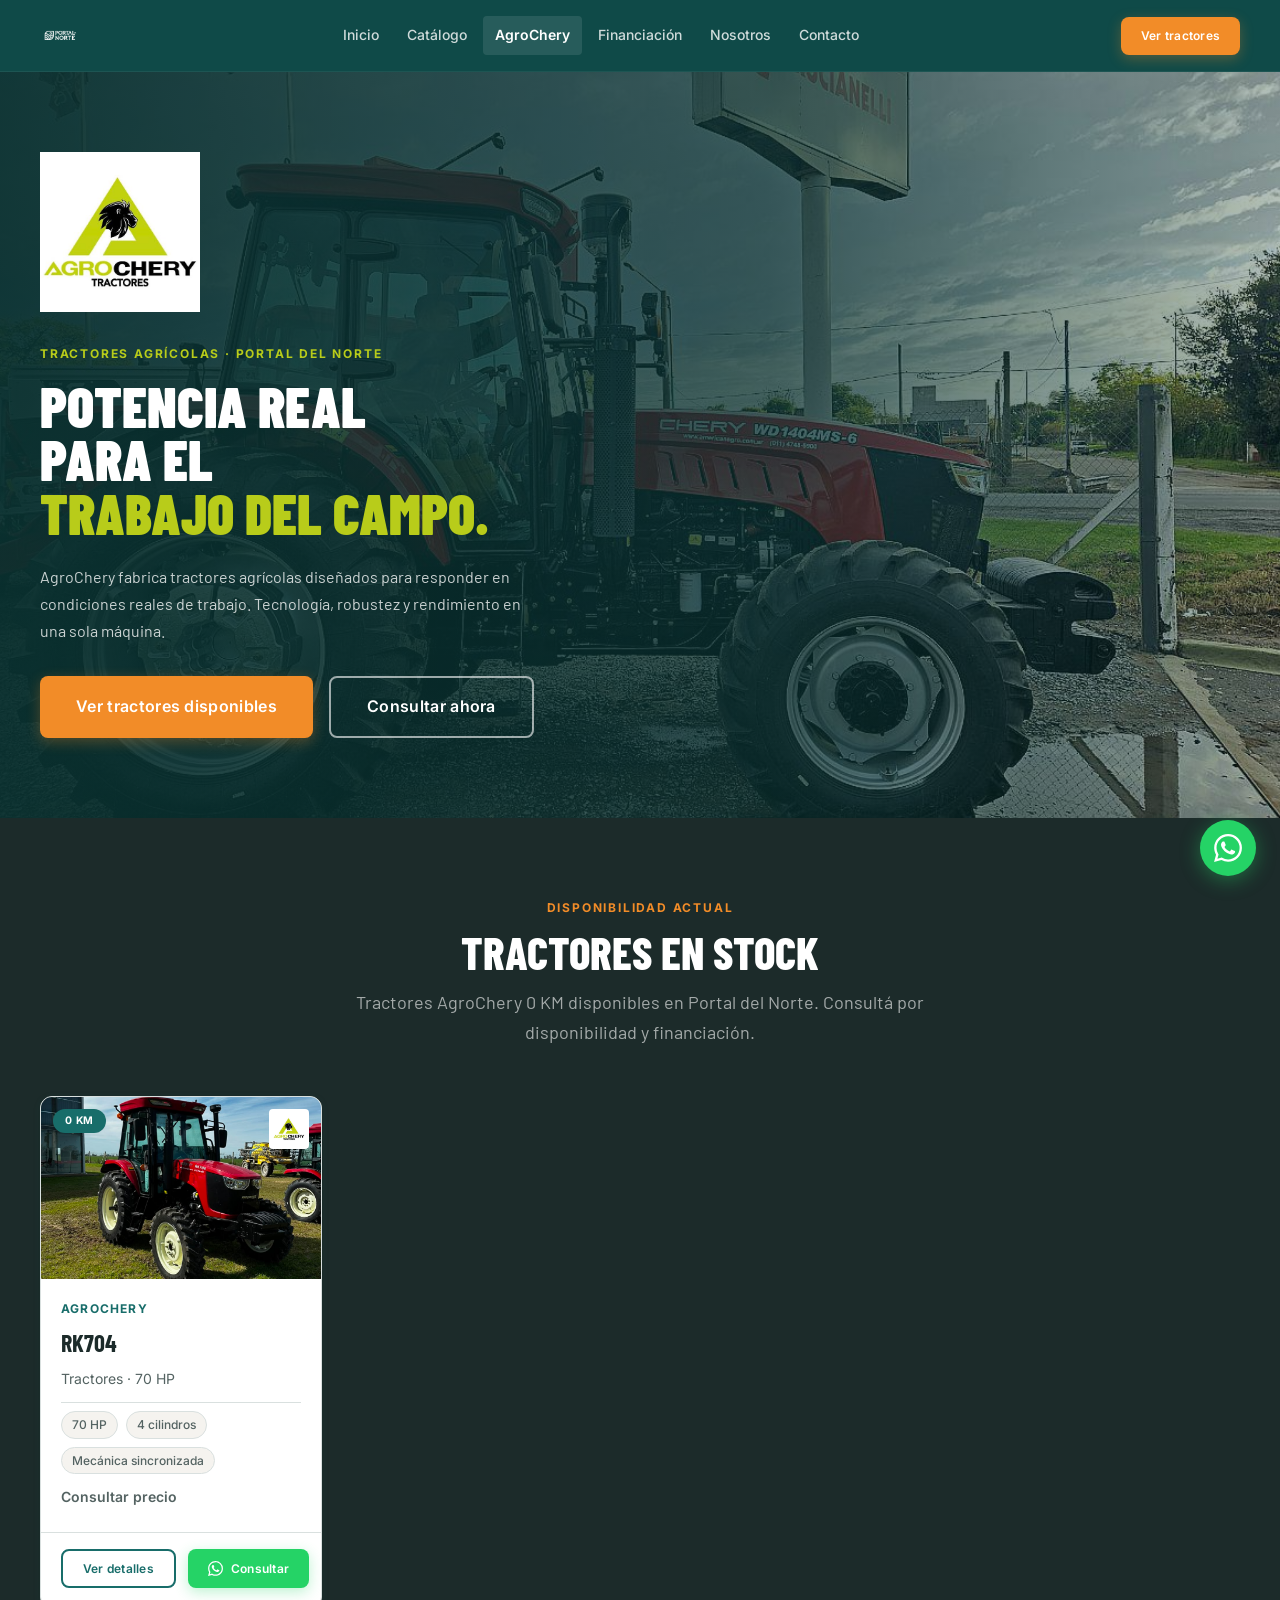
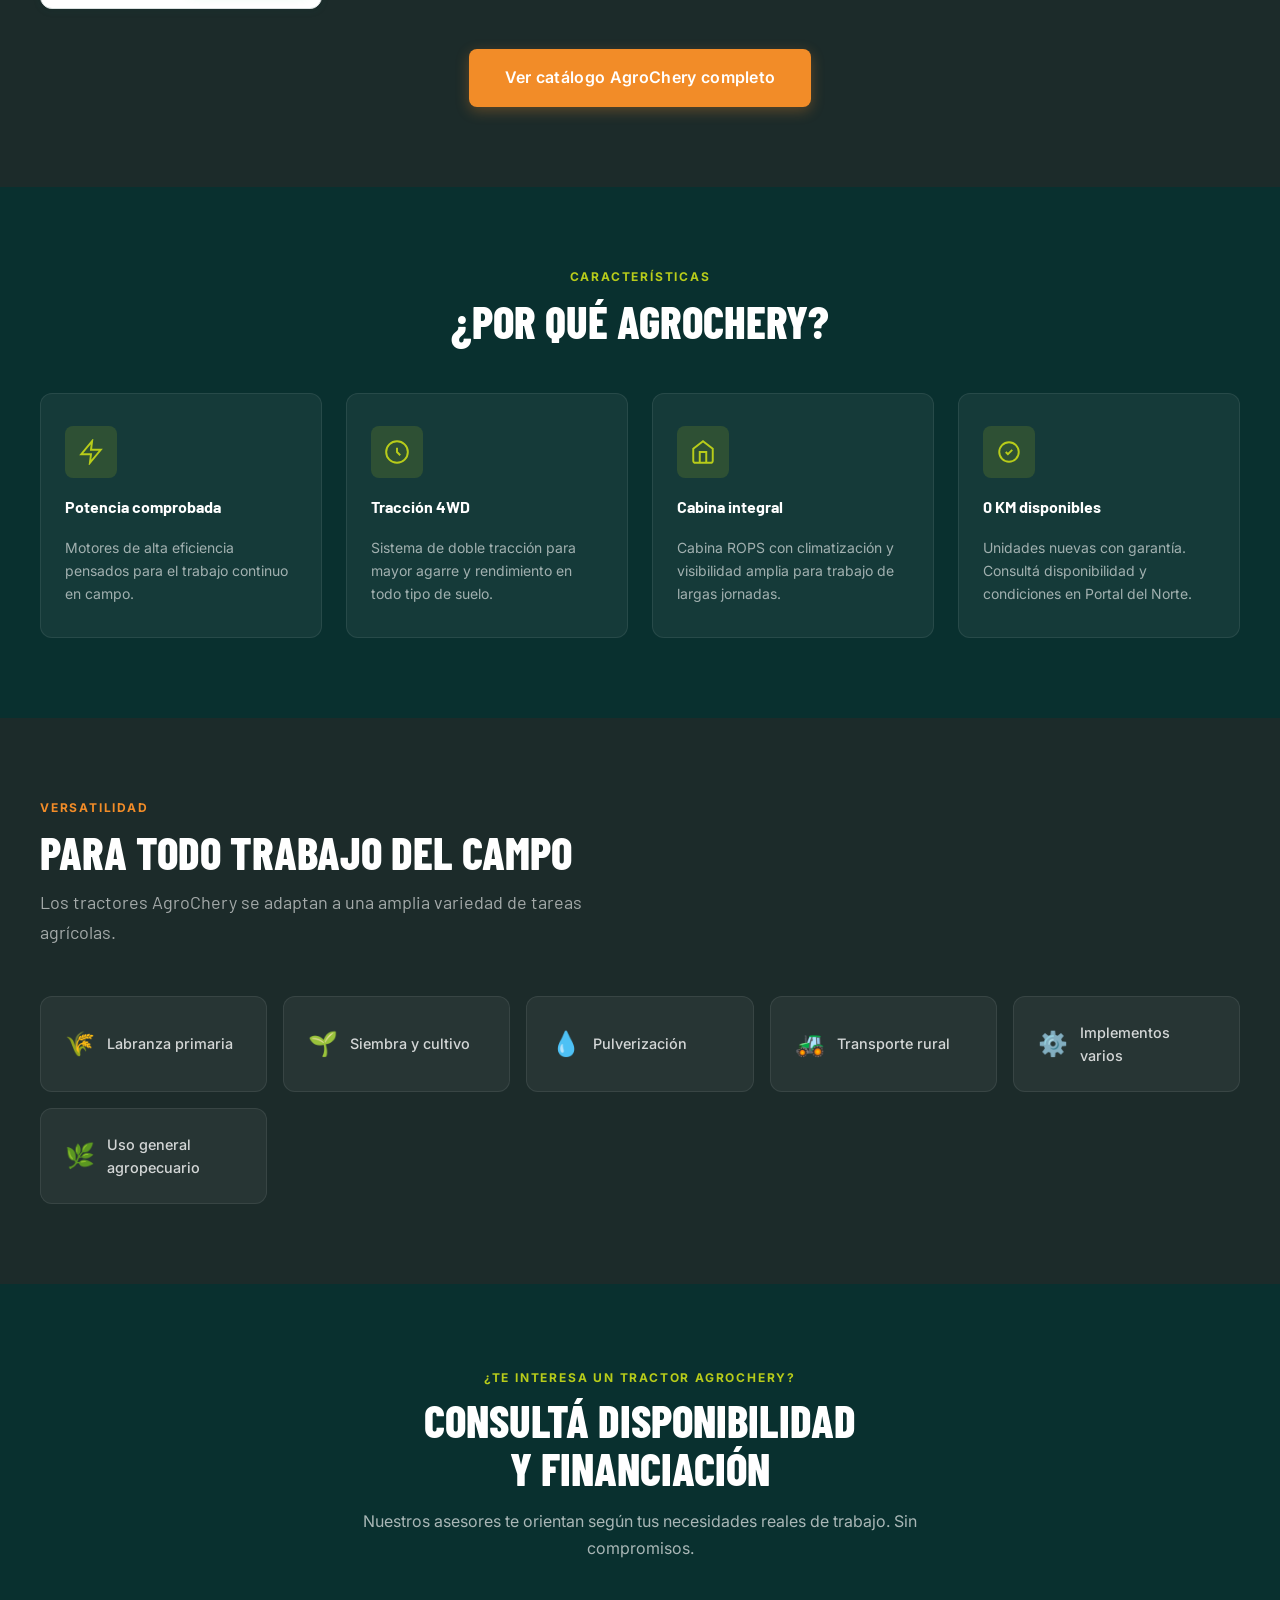
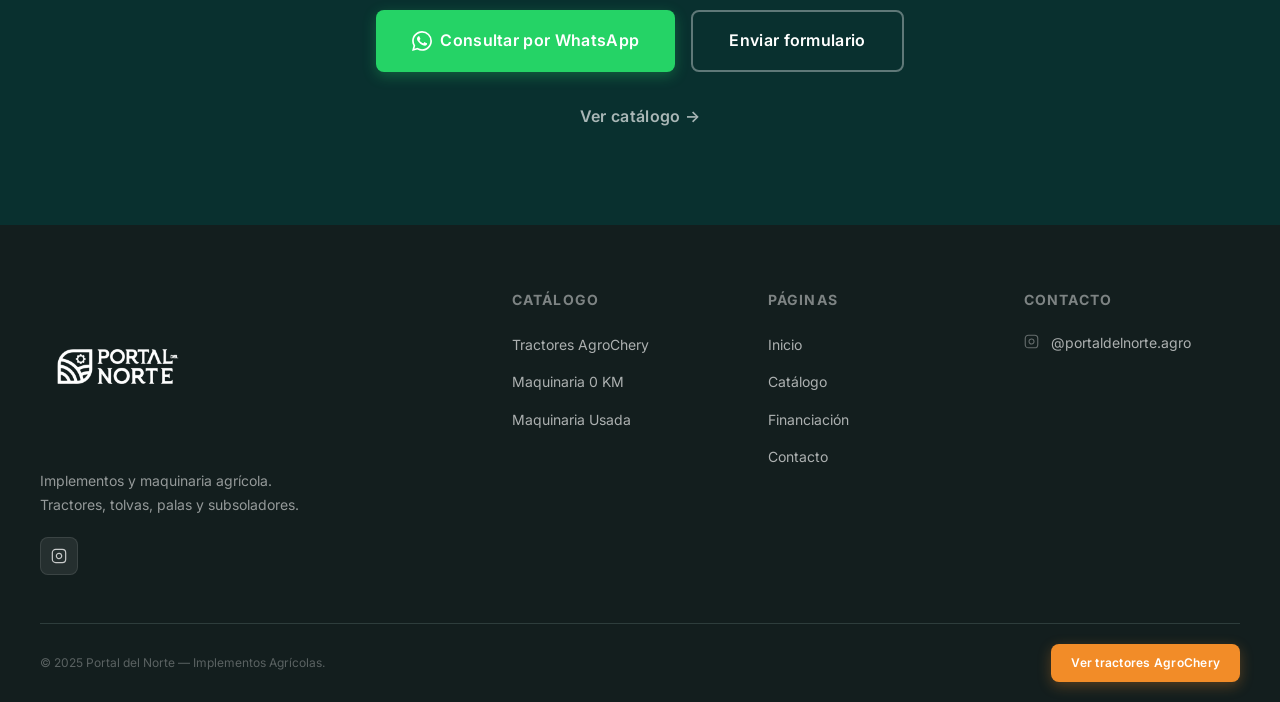
==== agrochery.html @ 193b54ec "feat: Portal del Norte - sitio web completo v1.0 - 7 páginas HTML: index, catálogo, producto, agroch" ====
﻿<!DOCTYPE html>
<html lang="es-AR">
<head>
  <meta charset="UTF-8" />
  <meta name="viewport" content="width=device-width, initial-scale=1.0" />
  <title>AgroChery Tractores — Portal del Norte</title>
  <meta name="description" content="Tractores AgroChery disponibles en Portal del Norte. Modelos 0 KM con tracción 4WD, cabina integral y potencia para todo trabajo agrícola. Consultá hoy." />
  <meta name="keywords" content="tractores AgroChery, AgroChery RK704, tractores agrícolas 0km, tractores Argentina, Portal del Norte" />
  <link rel="icon" type="image/png" href="assets/img/logo/logo.png" />
  <link rel="stylesheet" href="assets/css/main.css" />
  <link rel="preconnect" href="https://fonts.googleapis.com" />
  <link rel="preconnect" href="https://fonts.gstatic.com" crossorigin />
</head>
<body>

  <!-- HEADER -->
  <header class="header" id="header">
    <div class="container header__inner">
      <a href="index.html" class="header__logo" aria-label="Portal del Norte - Inicio">
        <img src="assets/img/logo/logo.png" alt="Portal del Norte" />
      </a>
      <nav class="header__nav" aria-label="Navegación principal">
        <a href="index.html" class="nav__link" data-page="index.html">Inicio</a>
        <a href="catalogo.html" class="nav__link" data-page="catalogo.html">Catálogo</a>
        <a href="agrochery.html" class="nav__link nav__link--chery active" data-page="agrochery.html">AgroChery</a>
        <a href="financiacion.html" class="nav__link" data-page="financiacion.html">Financiación</a>
        <a href="nosotros.html" class="nav__link" data-page="nosotros.html">Nosotros</a>
        <a href="contacto.html" class="nav__link" data-page="contacto.html">Contacto</a>
      </nav>
      <div class="header__actions">
        <a href="catalogo.html?brand=agrochery" class="btn btn--primary btn--sm" onclick="trackEvent('click_chery_header_cta', {})">Ver tractores</a>
      </div>
      <button class="header__hamburger" id="hamburger" aria-label="Abrir menú">
        <span class="hamburger__line"></span>
        <span class="hamburger__line"></span>
        <span class="hamburger__line"></span>
      </button>
    </div>
  </header>

  <nav class="mobile-nav" id="mobile-nav">
    <a href="index.html" class="nav__link">Inicio</a>
    <a href="catalogo.html" class="nav__link">Catálogo</a>
    <a href="agrochery.html" class="nav__link nav__link--chery">AgroChery</a>
    <a href="financiacion.html" class="nav__link">Financiación</a>
    <a href="nosotros.html" class="nav__link">Nosotros</a>
    <a href="contacto.html" class="nav__link">Contacto</a>
    <div class="mobile-nav__cta">
      <a href="catalogo.html?brand=agrochery" class="btn btn--primary btn--full">Ver tractores AgroChery</a>
    </div>
  </nav>

  <!-- ============================================================
       HERO AGROCHERY
       ============================================================ -->
  <section class="agrochery-page">
    <div class="agrochery-hero">
      <div class="agrochery-hero__bg">
        <img src="assets/img/banner/banner-chery.jpg" alt="Tractor AgroChery en trabajo de campo" />
      </div>
      <div class="agrochery-hero__overlay"></div>

      <div class="container">
        <div class="agrochery-hero__content fade-in">
          <img
            src="assets/img/marcas/agrochery.jpeg"
            alt="AgroChery Tractores"
            style="width:160px; margin-bottom:2rem;"
          />
          <div class="chery-section__label">Tractores Agrícolas · Portal del Norte</div>
          <h1 class="chery-section__title">
            Potencia real<br/>
            para el<br/>
            <span>trabajo del campo.</span>
          </h1>
          <p class="chery-section__desc">
            AgroChery fabrica tractores agrícolas diseñados para responder en condiciones reales de trabajo. Tecnología, robustez y rendimiento en una sola máquina.
          </p>
          <div style="display:flex; gap:1rem; flex-wrap:wrap;">
            <a href="catalogo.html?brand=agrochery" class="btn btn--primary btn--lg" onclick="trackEvent('click_chery_hero_catalog', {})">
              Ver tractores disponibles
            </a>
            <a href="#chery-contact" class="btn btn--secondary btn--lg">
              Consultar ahora
            </a>
          </div>
        </div>
      </div>
    </div>

    <!-- ============================================================
         MODELOS DISPONIBLES
         ============================================================ -->
    <div class="agrochery-models section">
      <div class="container">
        <div class="section-head section-head--center fade-in">
          <span class="section-label" style="color:var(--color-accent);">Disponibilidad actual</span>
          <h2 class="section-title section-title--light">Tractores en stock</h2>
          <p class="section-subtitle" style="color:rgba(255,255,255,0.6); margin-left:auto; margin-right:auto;">
            Tractores AgroChery 0 KM disponibles en Portal del Norte. Consultá por disponibilidad y financiación.
          </p>
        </div>

        <div class="products__grid" id="chery-products-grid" style="margin-top:3rem;">
          <!-- Renderizado por JS -->
        </div>

        <div style="text-align:center; margin-top:2.5rem;" class="fade-in">
          <a href="catalogo.html?brand=agrochery" class="btn btn--primary btn--lg" onclick="trackEvent('click_chery_all', {})">
            Ver catálogo AgroChery completo
          </a>
        </div>
      </div>
    </div>

    <!-- ============================================================
         POR QUÉ AGROCHERY
         ============================================================ -->
    <div class="section" style="background-color: var(--color-primary-deeper); color: var(--color-white);">
      <div class="container">
        <div class="section-head section-head--center fade-in">
          <span class="section-label" style="color:var(--color-chery);">Características</span>
          <h2 class="section-title section-title--light">¿Por qué AgroChery?</h2>
        </div>

        <div style="display:grid; grid-template-columns: repeat(auto-fit, minmax(240px,1fr)); gap:1.5rem; margin-top:3rem;">

          <div class="value__item fade-in" style="background:rgba(255,255,255,0.05); border-color:rgba(255,255,255,0.08);">
            <div class="value__icon" style="background:rgba(184,204,26,0.15);">
              <svg width="26" height="26" viewBox="0 0 24 24" fill="none" stroke="var(--color-chery)" stroke-width="1.8"><path d="M13 2L3 14h9l-1 8 10-12h-9l1-8z"/></svg>
            </div>
            <div class="value__title" style="color:var(--color-white);">Potencia comprobada</div>
            <p class="value__desc" style="color:rgba(255,255,255,0.6);">Motores de alta eficiencia pensados para el trabajo continuo en campo.</p>
          </div>

          <div class="value__item fade-in fade-in-delay-1" style="background:rgba(255,255,255,0.05); border-color:rgba(255,255,255,0.08);">
            <div class="value__icon" style="background:rgba(184,204,26,0.15);">
              <svg width="26" height="26" viewBox="0 0 24 24" fill="none" stroke="var(--color-chery)" stroke-width="1.8"><circle cx="12" cy="12" r="10"/><path d="M12 8v4l3 3"/></svg>
            </div>
            <div class="value__title" style="color:var(--color-white);">Tracción 4WD</div>
            <p class="value__desc" style="color:rgba(255,255,255,0.6);">Sistema de doble tracción para mayor agarre y rendimiento en todo tipo de suelo.</p>
          </div>

          <div class="value__item fade-in fade-in-delay-2" style="background:rgba(255,255,255,0.05); border-color:rgba(255,255,255,0.08);">
            <div class="value__icon" style="background:rgba(184,204,26,0.15);">
              <svg width="26" height="26" viewBox="0 0 24 24" fill="none" stroke="var(--color-chery)" stroke-width="1.8"><path d="M3 9l9-7 9 7v11a2 2 0 01-2 2H5a2 2 0 01-2-2z"/><polyline points="9 22 9 12 15 12 15 22"/></svg>
            </div>
            <div class="value__title" style="color:var(--color-white);">Cabina integral</div>
            <p class="value__desc" style="color:rgba(255,255,255,0.6);">Cabina ROPS con climatización y visibilidad amplia para trabajo de largas jornadas.</p>
          </div>

          <div class="value__item fade-in fade-in-delay-3" style="background:rgba(255,255,255,0.05); border-color:rgba(255,255,255,0.08);">
            <div class="value__icon" style="background:rgba(184,204,26,0.15);">
              <svg width="26" height="26" viewBox="0 0 24 24" fill="none" stroke="var(--color-chery)" stroke-width="1.8"><path d="M9 12l2 2 4-4m6 2a9 9 0 11-18 0 9 9 0 0118 0z"/></svg>
            </div>
            <div class="value__title" style="color:var(--color-white);">0 KM disponibles</div>
            <p class="value__desc" style="color:rgba(255,255,255,0.6);">Unidades nuevas con garantía. Consultá disponibilidad y condiciones en Portal del Norte.</p>
          </div>

        </div>
      </div>
    </div>

    <!-- ============================================================
         APLICACIONES
         ============================================================ -->
    <div class="section" style="background-color: var(--color-surface-mid); color:var(--color-white);">
      <div class="container">
        <div class="section-head fade-in">
          <span class="section-label" style="color:var(--color-accent);">Versatilidad</span>
          <h2 class="section-title section-title--light">Para todo trabajo del campo</h2>
          <p class="section-subtitle" style="color:rgba(255,255,255,0.6);">
            Los tractores AgroChery se adaptan a una amplia variedad de tareas agrícolas.
          </p>
        </div>

        <div style="display:grid; grid-template-columns: repeat(auto-fit, minmax(200px,1fr)); gap:1rem; margin-top:3rem;" class="fade-in fade-in-delay-1">
          <div style="padding:1.5rem; background:rgba(255,255,255,0.05); border:1px solid rgba(255,255,255,0.08); border-radius:var(--radius-lg); display:flex; align-items:center; gap:.75rem;">
            <span style="font-size:1.5rem;">🌾</span>
            <span style="font-size:.9rem; color:rgba(255,255,255,0.8); font-weight:500;">Labranza primaria</span>
          </div>
          <div style="padding:1.5rem; background:rgba(255,255,255,0.05); border:1px solid rgba(255,255,255,0.08); border-radius:var(--radius-lg); display:flex; align-items:center; gap:.75rem;">
            <span style="font-size:1.5rem;">🌱</span>
            <span style="font-size:.9rem; color:rgba(255,255,255,0.8); font-weight:500;">Siembra y cultivo</span>
          </div>
          <div style="padding:1.5rem; background:rgba(255,255,255,0.05); border:1px solid rgba(255,255,255,0.08); border-radius:var(--radius-lg); display:flex; align-items:center; gap:.75rem;">
            <span style="font-size:1.5rem;">💧</span>
            <span style="font-size:.9rem; color:rgba(255,255,255,0.8); font-weight:500;">Pulverización</span>
          </div>
          <div style="padding:1.5rem; background:rgba(255,255,255,0.05); border:1px solid rgba(255,255,255,0.08); border-radius:var(--radius-lg); display:flex; align-items:center; gap:.75rem;">
            <span style="font-size:1.5rem;">🚜</span>
            <span style="font-size:.9rem; color:rgba(255,255,255,0.8); font-weight:500;">Transporte rural</span>
          </div>
          <div style="padding:1.5rem; background:rgba(255,255,255,0.05); border:1px solid rgba(255,255,255,0.08); border-radius:var(--radius-lg); display:flex; align-items:center; gap:.75rem;">
            <span style="font-size:1.5rem;">⚙️</span>
            <span style="font-size:.9rem; color:rgba(255,255,255,0.8); font-weight:500;">Implementos varios</span>
          </div>
          <div style="padding:1.5rem; background:rgba(255,255,255,0.05); border:1px solid rgba(255,255,255,0.08); border-radius:var(--radius-lg); display:flex; align-items:center; gap:.75rem;">
            <span style="font-size:1.5rem;">🌿</span>
            <span style="font-size:.9rem; color:rgba(255,255,255,0.8); font-weight:500;">Uso general agropecuario</span>
          </div>
        </div>
      </div>
    </div>

    <!-- ============================================================
         CTA FINAL + FORMULARIO
         ============================================================ -->
    <div class="agrochery-cta-section" id="chery-contact">
      <div class="container" style="max-width:700px;">
        <div class="fade-in" style="margin-bottom:3rem;">
          <span class="section-label" style="color:var(--color-chery);">¿Te interesa un tractor AgroChery?</span>
          <h2 class="section-title section-title--light" style="margin-top:.5rem;">
            Consultá disponibilidad<br/>y financiación
          </h2>
          <p style="font-size:1rem; color:rgba(255,255,255,0.65); margin-top:1rem; line-height:1.7;">
            Nuestros asesores te orientan según tus necesidades reales de trabajo. Sin compromisos.
          </p>
        </div>

        <div class="fade-in fade-in-delay-1" style="display:flex; gap:1rem; justify-content:center; flex-wrap:wrap;">
          <a href="#" id="chery-wa-btn" target="_blank" rel="noopener" class="btn btn--whatsapp btn--lg" onclick="trackEvent('click_chery_wa', {})">
            <svg width="20" height="20" viewBox="0 0 24 24" fill="currentColor"><path d="M17.472 14.382c-.297-.149-1.758-.867-2.03-.967-.273-.099-.471-.148-.67.15-.197.297-.767.966-.94 1.164-.173.199-.347.223-.644.075-.297-.15-1.255-.463-2.39-1.475-.883-.788-1.48-1.761-1.653-2.059-.173-.297-.018-.458.13-.606.134-.133.298-.347.446-.52.149-.174.198-.298.298-.497.099-.198.05-.371-.025-.52-.075-.149-.669-1.612-.916-2.207-.242-.579-.487-.5-.669-.51-.173-.008-.371-.01-.57-.01-.198 0-.52.074-.792.372-.272.297-1.04 1.016-1.04 2.479 0 1.462 1.065 2.875 1.213 3.074.149.198 2.096 3.2 5.077 4.487.709.306 1.262.489 1.694.625.712.227 1.36.195 1.871.118.571-.085 1.758-.719 2.006-1.413.248-.694.248-1.289.173-1.413-.074-.124-.272-.198-.57-.347m-5.421 7.403h-.004a9.87 9.87 0 01-5.031-1.378l-.361-.214-3.741.982.998-3.648-.235-.374a9.86 9.86 0 01-1.51-5.26c.001-5.45 4.436-9.884 9.888-9.884 2.64 0 5.122 1.03 6.988 2.898a9.825 9.825 0 012.893 6.994c-.003 5.45-4.437 9.884-9.885 9.884m8.413-18.297A11.815 11.815 0 0012.05 0C5.495 0 .16 5.335.157 11.892c0 2.096.547 4.142 1.588 5.945L.057 24l6.305-1.654a11.882 11.882 0 005.683 1.448h.005c6.554 0 11.89-5.335 11.893-11.893a11.821 11.821 0 00-3.48-8.413z"/></svg>
            Consultar por WhatsApp
          </a>
          <a href="contacto.html?brand=AgroChery" class="btn btn--outline btn--lg" style="border-color:rgba(255,255,255,0.35); color:var(--color-white);" onclick="trackEvent('click_chery_form', {})">
            Enviar formulario
          </a>
          <a href="catalogo.html?brand=agrochery" class="btn btn--ghost btn--lg" style="color:rgba(255,255,255,0.65);" onclick="trackEvent('click_chery_catalog2', {})">
            Ver catálogo →
          </a>
        </div>
      </div>
    </div>

  </section><!-- /agrochery-page -->

  <!-- FOOTER -->
  <footer class="footer">
    <div class="container">
      <div class="footer__grid">
        <div class="footer__brand">
          <img src="assets/img/logo/logo.png" alt="Portal del Norte" class="footer__logo" />
          <p class="footer__desc">Implementos y maquinaria agrícola. Tractores, tolvas, palas y subsoladores.</p>
          <div class="footer__social">
            <a href="https://www.instagram.com/portaldelnorte.agro/" target="_blank" rel="noopener" class="social-btn" aria-label="Instagram">
              <svg width="16" height="16" viewBox="0 0 24 24" fill="none" stroke="currentColor" stroke-width="1.8"><rect x="2" y="2" width="20" height="20" rx="5"/><path d="M16 11.37A4 4 0 1112.63 8 4 4 0 0116 11.37z"/><line x1="17.5" y1="6.5" x2="17.51" y2="6.5"/></svg>
            </a>
          </div>
        </div>
        <div>
          <p class="footer__col-title">Catálogo</p>
          <ul class="footer__links">
            <li><a href="catalogo.html?brand=agrochery" class="footer__link">Tractores AgroChery</a></li>
            <li><a href="catalogo.html?condition=0km" class="footer__link">Maquinaria 0 KM</a></li>
            <li><a href="catalogo.html?condition=usado" class="footer__link">Maquinaria Usada</a></li>
          </ul>
        </div>
        <div>
          <p class="footer__col-title">Páginas</p>
          <ul class="footer__links">
            <li><a href="index.html" class="footer__link">Inicio</a></li>
            <li><a href="catalogo.html" class="footer__link">Catálogo</a></li>
            <li><a href="financiacion.html" class="footer__link">Financiación</a></li>
            <li><a href="contacto.html" class="footer__link">Contacto</a></li>
          </ul>
        </div>
        <div>
          <p class="footer__col-title">Contacto</p>
          <div class="footer__contact-item">
            <svg viewBox="0 0 24 24" fill="none" stroke="currentColor" stroke-width="1.8"><rect x="2" y="2" width="20" height="20" rx="5"/><path d="M16 11.37A4 4 0 1112.63 8 4 4 0 0116 11.37z"/><line x1="17.5" y1="6.5" x2="17.51" y2="6.5"/></svg>
            <a href="https://www.instagram.com/portaldelnorte.agro/" target="_blank" class="footer__link">@portaldelnorte.agro</a>
          </div>
        </div>
      </div>
      <div class="footer__bottom">
        <p class="footer__copy">© 2025 Portal del Norte — Implementos Agrícolas.</p>
        <a href="catalogo.html?brand=agrochery" class="btn btn--primary btn--sm">Ver tractores AgroChery</a>
      </div>
    </div>
  </footer>

  <a href="#" class="whatsapp-float" id="whatsapp-float" aria-label="Consultar por WhatsApp" target="_blank" rel="noopener">
    <svg viewBox="0 0 24 24" fill="currentColor"><path d="M17.472 14.382c-.297-.149-1.758-.867-2.03-.967-.273-.099-.471-.148-.67.15-.197.297-.767.966-.94 1.164-.173.199-.347.223-.644.075-.297-.15-1.255-.463-2.39-1.475-.883-.788-1.48-1.761-1.653-2.059-.173-.297-.018-.458.13-.606.134-.133.298-.347.446-.52.149-.174.198-.298.298-.497.099-.198.05-.371-.025-.52-.075-.149-.669-1.612-.916-2.207-.242-.579-.487-.5-.669-.51-.173-.008-.371-.01-.57-.01-.198 0-.52.074-.792.372-.272.297-1.04 1.016-1.04 2.479 0 1.462 1.065 2.875 1.213 3.074.149.198 2.096 3.2 5.077 4.487.709.306 1.262.489 1.694.625.712.227 1.36.195 1.871.118.571-.085 1.758-.719 2.006-1.413.248-.694.248-1.289.173-1.413-.074-.124-.272-.198-.57-.347m-5.421 7.403h-.004a9.87 9.87 0 01-5.031-1.378l-.361-.214-3.741.982.998-3.648-.235-.374a9.86 9.86 0 01-1.51-5.26c.001-5.45 4.436-9.884 9.888-9.884 2.64 0 5.122 1.03 6.988 2.898a9.825 9.825 0 012.893 6.994c-.003 5.45-4.437 9.884-9.885 9.884m8.413-18.297A11.815 11.815 0 0012.05 0C5.495 0 .16 5.335.157 11.892c0 2.096.547 4.142 1.588 5.945L.057 24l6.305-1.654a11.882 11.882 0 005.683 1.448h.005c6.554 0 11.89-5.335 11.893-11.893a11.821 11.821 0 00-3.48-8.413z"/></svg>
  </a>

  <script src="assets/js/data.js"></script>
  <script src="assets/js/main.js"></script>
  <script>
    // Render AgroChery products
    const cheryGrid = document.getElementById('chery-products-grid');
    if (cheryGrid) {
      const cheryProducts = filterProducts({ brand: 'agrochery' });
      cheryGrid.innerHTML = cheryProducts.length
        ? cheryProducts.map(p => renderProductCard(p)).join('')
        : '<p style="color:rgba(255,255,255,0.5); text-align:center; grid-column:1/-1;">Consultá disponibilidad de tractores AgroChery directamente.</p>';
    }

    const waMsg = 'Hola, visité la web de Portal del Norte y quiero consultar por los tractores AgroChery.';
    document.getElementById('chery-wa-btn').href = getWhatsAppUrl(waMsg);
    document.getElementById('whatsapp-float').href = getWhatsAppUrl(waMsg);
  </script>
</body>
</html>
---- assets/css/main.css ----
/* ============================================================
   PORTAL DEL NORTE — Sistema de Diseño Principal
   Implementos Agrícolas
   ============================================================ */

/* Google Fonts */
@import url('https://fonts.googleapis.com/css2?family=Barlow+Condensed:wght@400;600;700;800;900&family=Barlow:wght@400;500;600;700&family=Inter:wght@300;400;500;600;700&display=swap');

/* ============================================================
   CSS VARIABLES — SISTEMA DE COLOR
   ============================================================ */
:root {
  /* Colores principales */
  --color-primary: #186D6A;
  --color-primary-dark: #0F4A48;
  --color-primary-deeper: #09302F;
  --color-primary-light: #22948F;
  --color-primary-muted: #D4ECEA;

  /* Acento naranja agrícola */
  --color-accent: #F28C28;
  --color-accent-dark: #D4750F;
  --color-accent-light: #FFA84D;
  --color-accent-muted: #FEF0DC;

  /* Fondos */
  --color-background: #F5F3EF;
  --color-background-alt: #ECEAE5;
  --color-surface: #FFFFFF;
  --color-surface-dark: #131E1E;
  --color-surface-mid: #1C2B2A;

  /* Texto */
  --color-text: #1C2B2A;
  --color-text-secondary: #546362;
  --color-text-muted: #8A9E9D;
  --color-text-light: #FFFFFF;

  /* Bordes */
  --color-border: #D9E0DF;
  --color-border-dark: #2E3D3C;

  /* Utilidades */
  --color-white: #FFFFFF;
  --color-black: #0A0F0F;
  --color-overlay: rgba(9, 48, 47, 0.72);
  --color-overlay-light: rgba(9, 48, 47, 0.45);

  /* AgroChery accent */
  --color-chery: #B8CC1A;
  --color-chery-dark: #8E9E10;

  /* Tipografía */
  --font-display: 'Barlow Condensed', sans-serif;
  --font-body: 'Barlow', sans-serif;
  --font-ui: 'Inter', sans-serif;

  /* Tamaños de fuente */
  --text-xs: 0.75rem;
  --text-sm: 0.875rem;
  --text-base: 1rem;
  --text-md: 1.125rem;
  --text-lg: 1.25rem;
  --text-xl: 1.5rem;
  --text-2xl: 2rem;
  --text-3xl: 2.5rem;
  --text-4xl: 3.25rem;
  --text-5xl: 4.5rem;
  --text-6xl: 6rem;

  /* Espaciado */
  --space-1: 0.25rem;
  --space-2: 0.5rem;
  --space-3: 0.75rem;
  --space-4: 1rem;
  --space-5: 1.25rem;
  --space-6: 1.5rem;
  --space-8: 2rem;
  --space-10: 2.5rem;
  --space-12: 3rem;
  --space-16: 4rem;
  --space-20: 5rem;
  --space-24: 6rem;
  --space-32: 8rem;

  /* Radio de borde */
  --radius-sm: 4px;
  --radius-md: 8px;
  --radius-lg: 12px;
  --radius-xl: 20px;
  --radius-full: 9999px;

  /* Sombras */
  --shadow-sm: 0 1px 3px rgba(0,0,0,0.08), 0 1px 2px rgba(0,0,0,0.06);
  --shadow-md: 0 4px 12px rgba(0,0,0,0.10), 0 2px 6px rgba(0,0,0,0.06);
  --shadow-lg: 0 12px 30px rgba(0,0,0,0.12), 0 4px 10px rgba(0,0,0,0.08);
  --shadow-xl: 0 24px 60px rgba(0,0,0,0.16);
  --shadow-card: 0 2px 8px rgba(24,109,106,0.08), 0 1px 3px rgba(0,0,0,0.06);
  --shadow-card-hover: 0 8px 28px rgba(24,109,106,0.16), 0 4px 12px rgba(0,0,0,0.10);

  /* Transiciones */
  --transition-fast: 0.15s ease;
  --transition-base: 0.25s ease;
  --transition-slow: 0.4s ease;

  /* Header height */
  --header-height: 72px;

  /* Container */
  --container-max: 1280px;
  --container-pad: clamp(1rem, 4vw, 2.5rem);
}

/* ============================================================
   RESET Y BASE
   ============================================================ */
*, *::before, *::after {
  box-sizing: border-box;
  margin: 0;
  padding: 0;
}

html {
  scroll-behavior: smooth;
  font-size: 16px;
  -webkit-text-size-adjust: 100%;
}

body {
  font-family: var(--font-ui);
  font-size: var(--text-base);
  color: var(--color-text);
  background-color: var(--color-background);
  line-height: 1.6;
  -webkit-font-smoothing: antialiased;
  -moz-osx-font-smoothing: grayscale;
  overflow-x: hidden;
}

img {
  max-width: 100%;
  height: auto;
  display: block;
}

a {
  color: inherit;
  text-decoration: none;
}

button {
  cursor: pointer;
  border: none;
  background: none;
  font-family: inherit;
}

ul, ol {
  list-style: none;
}

input, textarea, select {
  font-family: inherit;
  font-size: inherit;
}

/* ============================================================
   LAYOUT — CONTAINER
   ============================================================ */
.container {
  width: 100%;
  max-width: var(--container-max);
  margin-left: auto;
  margin-right: auto;
  padding-left: var(--container-pad);
  padding-right: var(--container-pad);
}

.section {
  padding-top: var(--space-20);
  padding-bottom: var(--space-20);
}

.section--sm {
  padding-top: var(--space-12);
  padding-bottom: var(--space-12);
}

.section--lg {
  padding-top: var(--space-32);
  padding-bottom: var(--space-32);
}

/* ============================================================
   TIPOGRAFÍA
   ============================================================ */
.display-hero {
  font-family: var(--font-display);
  font-size: clamp(2.8rem, 7vw, var(--text-6xl));
  font-weight: 900;
  line-height: 0.95;
  letter-spacing: -0.02em;
  text-transform: uppercase;
}

.display-xl {
  font-family: var(--font-display);
  font-size: clamp(2.2rem, 5vw, var(--text-5xl));
  font-weight: 800;
  line-height: 1.0;
  text-transform: uppercase;
  letter-spacing: -0.01em;
}

.display-lg {
  font-family: var(--font-display);
  font-size: clamp(1.8rem, 4vw, var(--text-4xl));
  font-weight: 700;
  line-height: 1.1;
  text-transform: uppercase;
}

.display-md {
  font-family: var(--font-display);
  font-size: clamp(1.4rem, 3vw, var(--text-3xl));
  font-weight: 700;
  line-height: 1.15;
  text-transform: uppercase;
}

h1, .h1 { font-family: var(--font-display); font-weight: 800; }
h2, .h2 { font-family: var(--font-display); font-weight: 700; font-size: var(--text-3xl); }
h3, .h3 { font-family: var(--font-body); font-weight: 600; font-size: var(--text-xl); }
h4, .h4 { font-family: var(--font-body); font-weight: 600; font-size: var(--text-lg); }

.section-label {
  font-family: var(--font-ui);
  font-size: var(--text-xs);
  font-weight: 700;
  letter-spacing: 0.15em;
  text-transform: uppercase;
  color: var(--color-accent);
}

.section-title {
  font-family: var(--font-display);
  font-size: clamp(1.8rem, 4vw, 2.8rem);
  font-weight: 800;
  text-transform: uppercase;
  color: var(--color-text);
  line-height: 1.05;
}

.section-title--light {
  color: var(--color-white);
}

.section-subtitle {
  font-family: var(--font-body);
  font-size: var(--text-md);
  color: var(--color-text-secondary);
  max-width: 580px;
  line-height: 1.65;
}

/* ============================================================
   BOTONES
   ============================================================ */
.btn {
  display: inline-flex;
  align-items: center;
  justify-content: center;
  gap: var(--space-2);
  padding: 0.75rem 1.75rem;
  border-radius: var(--radius-md);
  font-family: var(--font-ui);
  font-size: var(--text-sm);
  font-weight: 600;
  letter-spacing: 0.02em;
  transition: all var(--transition-base);
  white-space: nowrap;
  min-height: 48px;
}

.btn--primary {
  background-color: var(--color-accent);
  color: var(--color-white);
  box-shadow: 0 4px 14px rgba(242, 140, 40, 0.3);
}
.btn--primary:hover {
  background-color: var(--color-accent-dark);
  transform: translateY(-1px);
  box-shadow: 0 6px 20px rgba(242, 140, 40, 0.4);
}
.btn--primary:active { transform: translateY(0); }

.btn--secondary {
  background-color: transparent;
  color: var(--color-white);
  border: 2px solid rgba(255,255,255,0.6);
}
.btn--secondary:hover {
  background-color: rgba(255,255,255,0.1);
  border-color: var(--color-white);
}

.btn--outline {
  background-color: transparent;
  color: var(--color-primary);
  border: 2px solid var(--color-primary);
}
.btn--outline:hover {
  background-color: var(--color-primary);
  color: var(--color-white);
}

.btn--ghost {
  background-color: transparent;
  color: var(--color-accent);
  padding-left: 0;
  padding-right: 0;
}
.btn--ghost:hover { color: var(--color-accent-dark); gap: var(--space-3); }

.btn--dark {
  background-color: var(--color-surface-dark);
  color: var(--color-white);
}
.btn--dark:hover { background-color: var(--color-primary-dark); }

.btn--lg {
  padding: 1rem 2.25rem;
  font-size: var(--text-base);
  min-height: 56px;
}

.btn--sm {
  padding: 0.5rem 1.25rem;
  font-size: var(--text-xs);
  min-height: 38px;
}

.btn--full { width: 100%; }

/* WhatsApp Button */
.btn--whatsapp {
  background-color: #25D366;
  color: var(--color-white);
  box-shadow: 0 4px 14px rgba(37, 211, 102, 0.3);
}
.btn--whatsapp:hover {
  background-color: #1DB954;
  transform: translateY(-1px);
  box-shadow: 0 6px 20px rgba(37, 211, 102, 0.4);
}

/* ============================================================
   HEADER
   ============================================================ */
.header {
  position: fixed;
  top: 0;
  left: 0;
  right: 0;
  z-index: 1000;
  height: var(--header-height);
  background-color: var(--color-primary-dark);
  border-bottom: 1px solid rgba(255,255,255,0.06);
  transition: background-color var(--transition-base), box-shadow var(--transition-base);
}

.header.scrolled {
  background-color: var(--color-primary-deeper);
  box-shadow: 0 4px 24px rgba(0,0,0,0.25);
}

.header__inner {
  display: flex;
  align-items: center;
  justify-content: space-between;
  height: 100%;
}

.header__logo {
  display: flex;
  align-items: center;
  flex-shrink: 0;
}

.header__logo img {
  height: 42px;
  width: auto;
  filter: brightness(0) invert(1);
}

.header__nav {
  display: flex;
  align-items: center;
  gap: var(--space-1);
}

.nav__link {
  font-family: var(--font-ui);
  font-size: var(--text-sm);
  font-weight: 500;
  color: rgba(255,255,255,0.80);
  padding: var(--space-2) var(--space-3);
  border-radius: var(--radius-sm);
  transition: color var(--transition-fast), background-color var(--transition-fast);
  white-space: nowrap;
}

.nav__link:hover {
  color: var(--color-white);
  background-color: rgba(255,255,255,0.08);
}

.nav__link.active {
  color: var(--color-white);
  background-color: rgba(255,255,255,0.10);
}

.nav__link--chery {
  color: var(--color-chery);
  font-weight: 600;
}
.nav__link--chery:hover { color: var(--color-chery-dark); background-color: rgba(184,204,26,0.1); }

.header__actions {
  display: flex;
  align-items: center;
  gap: var(--space-3);
}

/* Hamburger */
.header__hamburger {
  display: none;
  flex-direction: column;
  gap: 5px;
  padding: var(--space-2);
  cursor: pointer;
}

.hamburger__line {
  width: 24px;
  height: 2px;
  background-color: var(--color-white);
  border-radius: 2px;
  transition: all var(--transition-base);
}

/* Mobile Nav */
.mobile-nav {
  display: none;
  position: fixed;
  top: var(--header-height);
  left: 0;
  right: 0;
  bottom: 0;
  background-color: var(--color-primary-deeper);
  z-index: 999;
  padding: var(--space-8) var(--container-pad);
  flex-direction: column;
  gap: var(--space-2);
  overflow-y: auto;
}

.mobile-nav.open {
  display: flex;
  animation: slideDown 0.25s ease;
}

@keyframes slideDown {
  from { opacity: 0; transform: translateY(-10px); }
  to { opacity: 1; transform: translateY(0); }
}

.mobile-nav .nav__link {
  font-size: var(--text-base);
  padding: var(--space-4) var(--space-4);
  border-bottom: 1px solid var(--color-border-dark);
  border-radius: 0;
  display: block;
}

.mobile-nav__cta {
  margin-top: var(--space-6);
}

/* ============================================================
   HERO
   ============================================================ */
.hero {
  position: relative;
  width: 100%;
  min-height: 100svh;
  display: flex;
  align-items: center;
  overflow: hidden;
  background-color: var(--color-primary-deeper);
}

.hero__video-wrap {
  position: absolute;
  inset: 0;
  z-index: 0;
}

.hero__video {
  width: 100%;
  height: 100%;
  object-fit: cover;
  object-position: center;
}

.hero__fallback {
  width: 100%;
  height: 100%;
  object-fit: cover;
  object-position: center;
}

.hero__overlay {
  position: absolute;
  inset: 0;
  background: linear-gradient(
    105deg,
    rgba(9,48,47,0.85) 0%,
    rgba(15,74,72,0.70) 50%,
    rgba(9,48,47,0.40) 100%
  );
  z-index: 1;
}

.hero__content {
  position: relative;
  z-index: 2;
  padding-top: calc(var(--header-height) + var(--space-16));
  padding-bottom: var(--space-20);
  max-width: 720px;
}

.hero__tag {
  display: inline-flex;
  align-items: center;
  gap: var(--space-2);
  padding: var(--space-2) var(--space-4);
  background-color: rgba(242, 140, 40, 0.18);
  border: 1px solid rgba(242, 140, 40, 0.35);
  border-radius: var(--radius-full);
  margin-bottom: var(--space-6);
}

.hero__tag span {
  font-family: var(--font-ui);
  font-size: var(--text-xs);
  font-weight: 700;
  letter-spacing: 0.12em;
  text-transform: uppercase;
  color: var(--color-accent-light);
}

.hero__title {
  font-family: var(--font-display);
  font-size: clamp(3rem, 8vw, 6.5rem);
  font-weight: 900;
  text-transform: uppercase;
  line-height: 0.92;
  letter-spacing: -0.02em;
  color: var(--color-white);
  margin-bottom: var(--space-6);
}

.hero__title span {
  color: var(--color-accent);
  display: block;
}

.hero__subtitle {
  font-family: var(--font-body);
  font-size: clamp(1rem, 2vw, 1.2rem);
  color: rgba(255,255,255,0.82);
  max-width: 520px;
  line-height: 1.65;
  margin-bottom: var(--space-10);
}

.hero__cta-group {
  display: flex;
  flex-wrap: wrap;
  gap: var(--space-4);
  align-items: center;
}

.hero__scroll {
  position: absolute;
  bottom: var(--space-8);
  left: 50%;
  transform: translateX(-50%);
  z-index: 2;
  display: flex;
  flex-direction: column;
  align-items: center;
  gap: var(--space-2);
  color: rgba(255,255,255,0.5);
  font-size: var(--text-xs);
  letter-spacing: 0.1em;
  animation: bounce 2s infinite;
}

.hero__scroll-dot {
  width: 1px;
  height: 40px;
  background: linear-gradient(to bottom, rgba(255,255,255,0), rgba(255,255,255,0.4));
}

@keyframes bounce {
  0%, 100% { transform: translateX(-50%) translateY(0); }
  50% { transform: translateX(-50%) translateY(6px); }
}

/* ============================================================
   SECCIÓN PROPUESTA DE VALOR
   ============================================================ */
.value {
  background-color: var(--color-surface);
  border-bottom: 1px solid var(--color-border);
}

.value__grid {
  display: grid;
  grid-template-columns: repeat(auto-fit, minmax(220px, 1fr));
  gap: var(--space-8);
  margin-top: var(--space-12);
}

.value__item {
  display: flex;
  flex-direction: column;
  gap: var(--space-4);
  padding: var(--space-8) var(--space-6);
  border-radius: var(--radius-lg);
  background-color: var(--color-background);
  border: 1px solid var(--color-border);
  transition: all var(--transition-base);
}

.value__item:hover {
  transform: translateY(-4px);
  box-shadow: var(--shadow-card-hover);
  border-color: var(--color-primary-muted);
}

.value__icon {
  width: 52px;
  height: 52px;
  background-color: var(--color-primary-muted);
  border-radius: var(--radius-md);
  display: flex;
  align-items: center;
  justify-content: center;
  flex-shrink: 0;
}

.value__icon svg {
  width: 26px;
  height: 26px;
  color: var(--color-primary);
}

.value__title {
  font-family: var(--font-body);
  font-weight: 700;
  font-size: var(--text-base);
  color: var(--color-text);
}

.value__desc {
  font-size: var(--text-sm);
  color: var(--color-text-secondary);
  line-height: 1.65;
}

/* ============================================================
   SECCIÓN HEADER COMÚN (TÍTULOS DE SECCIÓN)
   ============================================================ */
.section-head {
  display: flex;
  flex-direction: column;
  gap: var(--space-3);
  margin-bottom: var(--space-12);
}

.section-head--center {
  align-items: center;
  text-align: center;
}

.section-head--center .section-subtitle {
  margin-left: auto;
  margin-right: auto;
}

/* ============================================================
   PRODUCTOS DESTACADOS
   ============================================================ */
.products {
  background-color: var(--color-background);
}

.products__grid {
  display: grid;
  grid-template-columns: repeat(auto-fill, minmax(280px, 1fr));
  gap: var(--space-6);
}

/* ============================================================
   TARJETA DE PRODUCTO
   ============================================================ */
.product-card {
  background-color: var(--color-surface);
  border-radius: var(--radius-lg);
  overflow: hidden;
  box-shadow: var(--shadow-card);
  border: 1px solid var(--color-border);
  transition: all var(--transition-base);
  display: flex;
  flex-direction: column;
}

.product-card:hover {
  transform: translateY(-5px);
  box-shadow: var(--shadow-card-hover);
  border-color: var(--color-primary-light);
}

.product-card__image-wrap {
  position: relative;
  padding-top: 65%;
  overflow: hidden;
  background-color: var(--color-background-alt);
}

.product-card__image {
  position: absolute;
  inset: 0;
  width: 100%;
  height: 100%;
  object-fit: cover;
  transition: transform var(--transition-slow);
}

.product-card:hover .product-card__image {
  transform: scale(1.04);
}

.product-card__badge {
  position: absolute;
  top: var(--space-3);
  left: var(--space-3);
  padding: var(--space-1) var(--space-3);
  border-radius: var(--radius-full);
  font-family: var(--font-ui);
  font-size: 0.65rem;
  font-weight: 700;
  letter-spacing: 0.08em;
  text-transform: uppercase;
}

.product-card__badge--0km {
  background-color: var(--color-primary);
  color: var(--color-white);
}

.product-card__badge--usado {
  background-color: var(--color-surface-mid);
  color: rgba(255,255,255,0.85);
}

.product-card__brand-logo {
  position: absolute;
  top: var(--space-3);
  right: var(--space-3);
  width: 40px;
  height: 40px;
  object-fit: contain;
  background-color: var(--color-white);
  border-radius: var(--radius-sm);
  padding: 4px;
}

.product-card__body {
  padding: var(--space-5) var(--space-5) var(--space-6);
  display: flex;
  flex-direction: column;
  gap: var(--space-3);
  flex: 1;
}

.product-card__brand {
  font-size: var(--text-xs);
  font-weight: 700;
  letter-spacing: 0.1em;
  text-transform: uppercase;
  color: var(--color-primary);
}

.product-card__model {
  font-family: var(--font-display);
  font-size: var(--text-xl);
  font-weight: 700;
  text-transform: uppercase;
  color: var(--color-text);
  line-height: 1.1;
}

.product-card__category {
  font-size: var(--text-sm);
  color: var(--color-text-secondary);
}

.product-card__specs {
  display: flex;
  flex-wrap: wrap;
  gap: var(--space-2);
  padding-top: var(--space-2);
  border-top: 1px solid var(--color-border);
}

.spec-chip {
  display: inline-flex;
  align-items: center;
  gap: var(--space-1);
  padding: 3px 10px;
  background-color: var(--color-background);
  border: 1px solid var(--color-border);
  border-radius: var(--radius-full);
  font-size: var(--text-xs);
  color: var(--color-text-secondary);
  font-weight: 500;
}

.product-card__price {
  font-family: var(--font-body);
  font-weight: 700;
  font-size: var(--text-lg);
  color: var(--color-text);
}

.product-card__price--consultar {
  font-size: var(--text-sm);
  font-weight: 600;
  color: var(--color-text-secondary);
}

.product-card__footer {
  padding: var(--space-4) var(--space-5) var(--space-5);
  border-top: 1px solid var(--color-border);
  display: flex;
  gap: var(--space-3);
}

/* ============================================================
   SECCIÓN MARCAS
   ============================================================ */
.brands {
  background-color: var(--color-surface);
  border-top: 1px solid var(--color-border);
  border-bottom: 1px solid var(--color-border);
}

.brands__grid {
  display: grid;
  grid-template-columns: repeat(auto-fit, minmax(160px, 1fr));
  gap: var(--space-6);
  align-items: center;
}

.brand-card {
  display: flex;
  flex-direction: column;
  align-items: center;
  justify-content: center;
  gap: var(--space-3);
  padding: var(--space-6) var(--space-5);
  background-color: var(--color-background);
  border: 1px solid var(--color-border);
  border-radius: var(--radius-lg);
  cursor: pointer;
  transition: all var(--transition-base);
  text-align: center;
  text-decoration: none;
  color: inherit;
  min-height: 120px;
}

.brand-card:hover {
  transform: translateY(-4px);
  box-shadow: var(--shadow-card-hover);
  border-color: var(--color-primary);
  background-color: var(--color-surface);
}

.brand-card__logo {
  width: 100%;
  max-width: 120px;
  height: 56px;
  object-fit: contain;
}

.brand-card__name {
  font-size: var(--text-xs);
  font-weight: 700;
  letter-spacing: 0.1em;
  text-transform: uppercase;
  color: var(--color-text-secondary);
}

/* ============================================================
   SECCIÓN AGRO CHERY
   ============================================================ */
.chery-section {
  position: relative;
  overflow: hidden;
  background-color: var(--color-surface-dark);
  color: var(--color-white);
}

.chery-section__bg {
  position: absolute;
  inset: 0;
  z-index: 0;
}

.chery-section__bg img {
  width: 100%;
  height: 100%;
  object-fit: cover;
  object-position: center right;
  opacity: 0.25;
}

.chery-section__overlay {
  position: absolute;
  inset: 0;
  background: linear-gradient(
    100deg,
    rgba(9,48,47,0.98) 0%,
    rgba(9,48,47,0.90) 45%,
    rgba(9,48,47,0.50) 100%
  );
  z-index: 1;
}

.chery-section__content {
  position: relative;
  z-index: 2;
  display: grid;
  grid-template-columns: 1fr 1fr;
  gap: var(--space-16);
  align-items: center;
}

.chery-section__logo {
  width: 180px;
  height: auto;
  margin-bottom: var(--space-8);
  filter: none;
}

.chery-section__label {
  font-family: var(--font-ui);
  font-size: var(--text-xs);
  font-weight: 700;
  letter-spacing: 0.15em;
  text-transform: uppercase;
  color: var(--color-chery);
  margin-bottom: var(--space-4);
}

.chery-section__title {
  font-family: var(--font-display);
  font-size: clamp(2rem, 5vw, 3.5rem);
  font-weight: 900;
  text-transform: uppercase;
  line-height: 0.95;
  margin-bottom: var(--space-6);
  color: var(--color-white);
}

.chery-section__title span {
  color: var(--color-chery);
}

.chery-section__desc {
  font-family: var(--font-body);
  font-size: var(--text-base);
  color: rgba(255,255,255,0.78);
  line-height: 1.7;
  margin-bottom: var(--space-8);
  max-width: 500px;
}

.chery-features {
  display: grid;
  grid-template-columns: 1fr 1fr;
  gap: var(--space-4) var(--space-6);
  margin-bottom: var(--space-10);
}

.chery-feature {
  display: flex;
  align-items: flex-start;
  gap: var(--space-3);
}

.chery-feature__dot {
  width: 8px;
  height: 8px;
  border-radius: 50%;
  background-color: var(--color-chery);
  margin-top: 6px;
  flex-shrink: 0;
}

.chery-feature__text {
  font-size: var(--text-sm);
  color: rgba(255,255,255,0.80);
  line-height: 1.5;
}

.chery-section__image {
  position: relative;
}

.chery-section__image img {
  width: 100%;
  height: 520px;
  object-fit: cover;
  border-radius: var(--radius-xl);
  box-shadow: var(--shadow-xl);
}

.chery-section__image-badge {
  position: absolute;
  bottom: var(--space-6);
  left: var(--space-6);
  background: rgba(9,48,47,0.90);
  backdrop-filter: blur(8px);
  border: 1px solid rgba(255,255,255,0.12);
  border-radius: var(--radius-lg);
  padding: var(--space-4) var(--space-5);
}

.chery-badge__model {
  font-family: var(--font-display);
  font-size: var(--text-xl);
  font-weight: 700;
  text-transform: uppercase;
  color: var(--color-white);
}

.chery-badge__sub {
  font-size: var(--text-xs);
  color: rgba(255,255,255,0.55);
  margin-top: 2px;
}

/* ============================================================
   SECCIÓN FINANCIACIÓN
   ============================================================ */
.financing {
  background-color: var(--color-primary);
  color: var(--color-white);
  position: relative;
  overflow: hidden;
}

.financing::before {
  content: '';
  position: absolute;
  top: -50%;
  right: -10%;
  width: 600px;
  height: 600px;
  background: radial-gradient(circle, rgba(255,255,255,0.04) 0%, transparent 70%);
  pointer-events: none;
}

.financing__inner {
  display: grid;
  grid-template-columns: 1fr auto;
  gap: var(--space-16);
  align-items: center;
}

.financing__label {
  font-size: var(--text-xs);
  font-weight: 700;
  letter-spacing: 0.15em;
  text-transform: uppercase;
  color: rgba(255,255,255,0.6);
  margin-bottom: var(--space-4);
}

.financing__title {
  font-family: var(--font-display);
  font-size: clamp(1.8rem, 4vw, 2.8rem);
  font-weight: 800;
  text-transform: uppercase;
  line-height: 1.05;
  margin-bottom: var(--space-5);
}

.financing__desc {
  font-family: var(--font-body);
  font-size: var(--text-base);
  color: rgba(255,255,255,0.82);
  line-height: 1.7;
  margin-bottom: var(--space-3);
}

.financing__detail {
  font-size: var(--text-sm);
  color: rgba(255,255,255,0.65);
  font-style: italic;
  margin-bottom: var(--space-8);
}

.financing__cards {
  display: flex;
  flex-direction: column;
  gap: var(--space-4);
  min-width: 280px;
}

.financing__card {
  background-color: rgba(255,255,255,0.08);
  border: 1px solid rgba(255,255,255,0.15);
  border-radius: var(--radius-lg);
  padding: var(--space-5);
  display: flex;
  align-items: center;
  gap: var(--space-4);
}

.financing__card-icon {
  width: 44px;
  height: 44px;
  background-color: rgba(255,255,255,0.12);
  border-radius: var(--radius-md);
  display: flex;
  align-items: center;
  justify-content: center;
  flex-shrink: 0;
}

.financing__card-icon svg {
  width: 22px;
  height: 22px;
  color: var(--color-white);
}

.financing__card-text strong {
  display: block;
  font-weight: 600;
  font-size: var(--text-sm);
  color: var(--color-white);
  margin-bottom: 2px;
}

.financing__card-text span {
  font-size: var(--text-xs);
  color: rgba(255,255,255,0.60);
}

/* ============================================================
   SECCIÓN CONTACTO / CTA FINAL HOME
   ============================================================ */
.contact-cta {
  background-color: var(--color-background);
}

.contact-cta__inner {
  display: grid;
  grid-template-columns: 1fr 1fr;
  gap: var(--space-16);
  align-items: start;
}

.contact-cta__info {
  display: flex;
  flex-direction: column;
  gap: var(--space-6);
}

.contact-detail {
  display: flex;
  align-items: flex-start;
  gap: var(--space-4);
}

.contact-detail__icon {
  width: 44px;
  height: 44px;
  background-color: var(--color-primary-muted);
  border-radius: var(--radius-md);
  display: flex;
  align-items: center;
  justify-content: center;
  flex-shrink: 0;
}

.contact-detail__icon svg {
  width: 20px;
  height: 20px;
  color: var(--color-primary);
}

.contact-detail__label {
  font-size: var(--text-xs);
  font-weight: 600;
  text-transform: uppercase;
  letter-spacing: 0.08em;
  color: var(--color-text-secondary);
  margin-bottom: 2px;
}

.contact-detail__value {
  font-size: var(--text-base);
  font-weight: 600;
  color: var(--color-text);
}

.contact-detail__value a:hover {
  color: var(--color-primary);
}

/* ============================================================
   FORMULARIO DE CONSULTA
   ============================================================ */
.lead-form {
  background-color: var(--color-surface);
  border-radius: var(--radius-xl);
  padding: var(--space-8);
  box-shadow: var(--shadow-lg);
  border: 1px solid var(--color-border);
}

.lead-form__title {
  font-family: var(--font-display);
  font-size: var(--text-2xl);
  font-weight: 700;
  text-transform: uppercase;
  color: var(--color-text);
  margin-bottom: var(--space-2);
}

.lead-form__subtitle {
  font-size: var(--text-sm);
  color: var(--color-text-secondary);
  margin-bottom: var(--space-6);
}

.form-grid {
  display: grid;
  grid-template-columns: 1fr 1fr;
  gap: var(--space-4);
}

.form-grid--full {
  grid-column: 1 / -1;
}

.form-field {
  display: flex;
  flex-direction: column;
  gap: var(--space-2);
}

.form-field--full {
  grid-column: 1 / -1;
}

.form-label {
  font-size: var(--text-sm);
  font-weight: 600;
  color: var(--color-text);
}

.form-label span {
  color: var(--color-accent);
}

.form-input,
.form-select,
.form-textarea {
  width: 100%;
  padding: 0.75rem 1rem;
  border: 1.5px solid var(--color-border);
  border-radius: var(--radius-md);
  font-size: var(--text-sm);
  color: var(--color-text);
  background-color: var(--color-surface);
  transition: border-color var(--transition-fast), box-shadow var(--transition-fast);
  outline: none;
  -webkit-appearance: none;
}

.form-input:focus,
.form-select:focus,
.form-textarea:focus {
  border-color: var(--color-primary);
  box-shadow: 0 0 0 3px rgba(24,109,106,0.10);
}

.form-input::placeholder,
.form-textarea::placeholder {
  color: var(--color-text-muted);
}

.form-textarea {
  resize: vertical;
  min-height: 110px;
}

.form-select {
  background-image: url("data:image/svg+xml,%3Csvg xmlns='http://www.w3.org/2000/svg' viewBox='0 0 24 24' fill='none' stroke='%23546362' stroke-width='2'%3E%3Cpolyline points='6 9 12 15 18 9'%3E%3C/polyline%3E%3C/svg%3E");
  background-repeat: no-repeat;
  background-position: right 12px center;
  background-size: 16px;
  padding-right: 2.5rem;
  cursor: pointer;
}

.form-success {
  display: none;
  flex-direction: column;
  align-items: center;
  justify-content: center;
  gap: var(--space-4);
  text-align: center;
  padding: var(--space-12) var(--space-8);
}

.form-success.visible {
  display: flex;
}

.form-success__icon {
  width: 64px;
  height: 64px;
  background-color: var(--color-primary-muted);
  border-radius: 50%;
  display: flex;
  align-items: center;
  justify-content: center;
}

.form-success__icon svg {
  width: 32px;
  height: 32px;
  color: var(--color-primary);
}

/* ============================================================
   FOOTER
   ============================================================ */
.footer {
  background-color: var(--color-surface-dark);
  color: var(--color-white);
  padding-top: var(--space-16);
  padding-bottom: 0;
}

.footer__grid {
  display: grid;
  grid-template-columns: 2fr 1fr 1fr 1fr;
  gap: var(--space-10);
  padding-bottom: var(--space-12);
  border-bottom: 1px solid var(--color-border-dark);
}

.footer__brand {
  display: flex;
  flex-direction: column;
  gap: var(--space-5);
}

.footer__logo {
  width: 160px;
  filter: brightness(0) invert(1);
}

.footer__desc {
  font-size: var(--text-sm);
  color: rgba(255,255,255,0.55);
  line-height: 1.7;
  max-width: 300px;
}

.footer__social {
  display: flex;
  gap: var(--space-3);
}

.social-btn {
  width: 38px;
  height: 38px;
  background-color: rgba(255,255,255,0.08);
  border: 1px solid rgba(255,255,255,0.10);
  border-radius: var(--radius-md);
  display: flex;
  align-items: center;
  justify-content: center;
  transition: all var(--transition-fast);
}

.social-btn:hover {
  background-color: var(--color-accent);
  border-color: var(--color-accent);
}

.social-btn svg {
  width: 16px;
  height: 16px;
  color: rgba(255,255,255,0.75);
}

.footer__col-title {
  font-family: var(--font-ui);
  font-size: var(--text-sm);
  font-weight: 700;
  letter-spacing: 0.08em;
  text-transform: uppercase;
  color: rgba(255,255,255,0.45);
  margin-bottom: var(--space-5);
}

.footer__links {
  display: flex;
  flex-direction: column;
  gap: var(--space-3);
}

.footer__link {
  font-size: var(--text-sm);
  color: rgba(255,255,255,0.65);
  transition: color var(--transition-fast);
}

.footer__link:hover {
  color: var(--color-accent);
}

.footer__contact-item {
  display: flex;
  align-items: flex-start;
  gap: var(--space-3);
  font-size: var(--text-sm);
  color: rgba(255,255,255,0.65);
  margin-bottom: var(--space-3);
}

.footer__contact-item svg {
  width: 15px;
  height: 15px;
  flex-shrink: 0;
  margin-top: 2px;
  color: rgba(255,255,255,0.35);
}

.footer__bottom {
  padding: var(--space-5) 0;
  display: flex;
  align-items: center;
  justify-content: space-between;
  gap: var(--space-4);
}

.footer__copy {
  font-size: var(--text-xs);
  color: rgba(255,255,255,0.30);
}

/* ============================================================
   CATÁLOGO — PÁGINA INDEPENDIENTE
   ============================================================ */
.catalog-page {
  padding-top: calc(var(--header-height) + var(--space-8));
  min-height: 100vh;
  background-color: var(--color-background);
}

.catalog-page__header {
  background-color: var(--color-primary-dark);
  color: var(--color-white);
  padding: var(--space-12) 0 var(--space-10);
}

.catalog-page__subtitle {
  font-size: var(--text-base);
  color: rgba(255,255,255,0.65);
  margin-top: var(--space-2);
}

/* Tabs 0KM / Usado */
.condition-tabs {
  display: flex;
  gap: var(--space-2);
  margin-top: var(--space-8);
}

.condition-tab {
  padding: var(--space-3) var(--space-6);
  border-radius: var(--radius-full);
  font-size: var(--text-sm);
  font-weight: 700;
  letter-spacing: 0.05em;
  text-transform: uppercase;
  cursor: pointer;
  transition: all var(--transition-base);
  border: 2px solid rgba(255,255,255,0.25);
  color: rgba(255,255,255,0.65);
  background-color: transparent;
}

.condition-tab.active {
  background-color: var(--color-accent);
  border-color: var(--color-accent);
  color: var(--color-white);
  box-shadow: 0 4px 14px rgba(242, 140, 40, 0.35);
}

.condition-tab:hover:not(.active) {
  border-color: rgba(255,255,255,0.50);
  color: var(--color-white);
}

/* Filtros */
.catalog-filters {
  padding: var(--space-6) 0;
  background-color: var(--color-surface);
  border-bottom: 1px solid var(--color-border);
  position: sticky;
  top: var(--header-height);
  z-index: 100;
}

.catalog-filters__inner {
  display: flex;
  align-items: center;
  gap: var(--space-4);
  flex-wrap: wrap;
}

.filter-group {
  display: flex;
  align-items: center;
  gap: var(--space-3);
}

.filter-label {
  font-size: var(--text-xs);
  font-weight: 700;
  text-transform: uppercase;
  letter-spacing: 0.08em;
  color: var(--color-text-secondary);
  white-space: nowrap;
}

.filter-chips {
  display: flex;
  gap: var(--space-2);
  flex-wrap: wrap;
}

.filter-chip {
  padding: var(--space-2) var(--space-4);
  border-radius: var(--radius-full);
  font-size: var(--text-xs);
  font-weight: 600;
  cursor: pointer;
  transition: all var(--transition-fast);
  border: 1.5px solid var(--color-border);
  color: var(--color-text-secondary);
  background-color: var(--color-surface);
}

.filter-chip:hover {
  border-color: var(--color-primary);
  color: var(--color-primary);
}

.filter-chip.active {
  background-color: var(--color-primary);
  border-color: var(--color-primary);
  color: var(--color-white);
}

.filter-divider {
  width: 1px;
  height: 20px;
  background-color: var(--color-border);
}

/* Catálogo body */
.catalog-body {
  padding: var(--space-10) 0 var(--space-20);
}

.catalog-count {
  font-size: var(--text-sm);
  color: var(--color-text-secondary);
  margin-bottom: var(--space-6);
}

.catalog-count strong {
  color: var(--color-text);
}

.catalog-grid {
  display: grid;
  grid-template-columns: repeat(auto-fill, minmax(280px, 1fr));
  gap: var(--space-6);
}

/* Empty state */
.catalog-empty {
  display: none;
  flex-direction: column;
  align-items: center;
  justify-content: center;
  gap: var(--space-6);
  text-align: center;
  padding: var(--space-20) var(--space-8);
}

.catalog-empty.visible {
  display: flex;
}

.catalog-empty__icon {
  width: 80px;
  height: 80px;
  background-color: var(--color-background-alt);
  border-radius: 50%;
  display: flex;
  align-items: center;
  justify-content: center;
}

.catalog-empty__icon svg {
  width: 36px;
  height: 36px;
  color: var(--color-text-muted);
}

.catalog-empty__title {
  font-family: var(--font-display);
  font-size: var(--text-2xl);
  font-weight: 700;
  text-transform: uppercase;
  color: var(--color-text);
}

.catalog-empty__desc {
  font-size: var(--text-sm);
  color: var(--color-text-secondary);
  max-width: 360px;
}

/* ============================================================
   DETALLE DE PRODUCTO
   ============================================================ */
.product-detail {
  padding-top: calc(var(--header-height) + var(--space-8));
  min-height: 100vh;
  background-color: var(--color-background);
}

.breadcrumb {
  display: flex;
  align-items: center;
  gap: var(--space-2);
  margin-bottom: var(--space-8);
}

.breadcrumb__item {
  font-size: var(--text-sm);
  color: var(--color-text-secondary);
}

.breadcrumb__item a:hover { color: var(--color-primary); }

.breadcrumb__sep {
  color: var(--color-text-muted);
  font-size: var(--text-xs);
}

.breadcrumb__item.active {
  color: var(--color-text);
  font-weight: 600;
}

.product-detail__grid {
  display: grid;
  grid-template-columns: 1fr 1fr;
  gap: var(--space-16);
  align-items: start;
  padding-bottom: var(--space-20);
}

.product-gallery {
  display: flex;
  flex-direction: column;
  gap: var(--space-4);
  position: sticky;
  top: calc(var(--header-height) + var(--space-8));
}

.product-gallery__main {
  width: 100%;
  padding-top: 70%;
  position: relative;
  border-radius: var(--radius-xl);
  overflow: hidden;
  background-color: var(--color-background-alt);
}

.product-gallery__main img {
  position: absolute;
  inset: 0;
  width: 100%;
  height: 100%;
  object-fit: cover;
}

.product-info {
  display: flex;
  flex-direction: column;
  gap: var(--space-6);
}

.product-info__brand-row {
  display: flex;
  align-items: center;
  gap: var(--space-4);
}

.product-info__brand-logo {
  height: 40px;
  width: auto;
  object-fit: contain;
}

.product-info__brand-name {
  font-size: var(--text-sm);
  font-weight: 700;
  text-transform: uppercase;
  letter-spacing: 0.1em;
  color: var(--color-primary);
}

.product-info__name {
  font-family: var(--font-display);
  font-size: clamp(2rem, 4vw, 3rem);
  font-weight: 900;
  text-transform: uppercase;
  line-height: 1.0;
  color: var(--color-text);
}

.product-info__category {
  font-size: var(--text-base);
  color: var(--color-text-secondary);
}

.product-specs-table {
  background-color: var(--color-surface);
  border-radius: var(--radius-lg);
  border: 1px solid var(--color-border);
  overflow: hidden;
}

.spec-row {
  display: flex;
  border-bottom: 1px solid var(--color-border);
}

.spec-row:last-child {
  border-bottom: none;
}

.spec-row__key {
  flex: 0 0 40%;
  padding: var(--space-4) var(--space-5);
  background-color: var(--color-background);
  font-size: var(--text-sm);
  font-weight: 600;
  color: var(--color-text-secondary);
  border-right: 1px solid var(--color-border);
}

.spec-row__val {
  flex: 1;
  padding: var(--space-4) var(--space-5);
  font-size: var(--text-sm);
  color: var(--color-text);
}

.product-applications {
  display: flex;
  flex-wrap: wrap;
  gap: var(--space-2);
}

.app-tag {
  display: inline-flex;
  align-items: center;
  gap: var(--space-2);
  padding: var(--space-2) var(--space-4);
  background-color: var(--color-primary-muted);
  border-radius: var(--radius-full);
  font-size: var(--text-sm);
  color: var(--color-primary);
  font-weight: 500;
}

/* Sticky mobile CTA */
.mobile-cta-bar {
  display: none;
  position: fixed;
  bottom: 0;
  left: 0;
  right: 0;
  z-index: 500;
  padding: var(--space-4) var(--container-pad);
  background-color: var(--color-surface);
  border-top: 1px solid var(--color-border);
  box-shadow: 0 -4px 16px rgba(0,0,0,0.10);
  gap: var(--space-3);
}

/* ============================================================
   STICKY WHATSAPP BUTTON (FLOTANTE)
   ============================================================ */
.whatsapp-float {
  position: fixed;
  bottom: var(--space-6);
  right: var(--space-6);
  z-index: 900;
  width: 56px;
  height: 56px;
  background-color: #25D366;
  border-radius: 50%;
  display: flex;
  align-items: center;
  justify-content: center;
  box-shadow: 0 4px 20px rgba(37, 211, 102, 0.4);
  transition: all var(--transition-base);
  animation: waPulse 2.5s infinite;
}

.whatsapp-float:hover {
  transform: scale(1.1);
  box-shadow: 0 6px 28px rgba(37, 211, 102, 0.55);
}

.whatsapp-float svg {
  width: 28px;
  height: 28px;
  color: white;
}

@keyframes waPulse {
  0%, 100% { box-shadow: 0 4px 20px rgba(37, 211, 102, 0.4); }
  50% { box-shadow: 0 4px 28px rgba(37, 211, 102, 0.65); }
}

/* ============================================================
   PÁGINA FINANCIACIÓN COMPLETA
   ============================================================ */
.financing-page {
  padding-top: calc(var(--header-height) + var(--space-12));
  min-height: 100vh;
}

.financing-hero {
  background-color: var(--color-primary-dark);
  color: var(--color-white);
  padding: var(--space-16) 0;
  text-align: center;
}

.financing-options {
  padding: var(--space-20) 0;
  background-color: var(--color-background);
}

.financing-options__grid {
  display: grid;
  grid-template-columns: repeat(auto-fit, minmax(280px, 1fr));
  gap: var(--space-6);
  margin-top: var(--space-12);
}

.financing-option-card {
  background-color: var(--color-surface);
  border-radius: var(--radius-xl);
  padding: var(--space-8);
  border: 1px solid var(--color-border);
  box-shadow: var(--shadow-card);
  display: flex;
  flex-direction: column;
  gap: var(--space-5);
  transition: all var(--transition-base);
}

.financing-option-card:hover {
  transform: translateY(-4px);
  box-shadow: var(--shadow-card-hover);
  border-color: var(--color-primary-muted);
}

.financing-option-card__icon {
  width: 56px;
  height: 56px;
  background: linear-gradient(135deg, var(--color-primary-muted), rgba(24,109,106,0.05));
  border-radius: var(--radius-lg);
  display: flex;
  align-items: center;
  justify-content: center;
}

.financing-option-card__icon svg {
  width: 28px;
  height: 28px;
  color: var(--color-primary);
}

.financing-option-card__title {
  font-family: var(--font-display);
  font-size: var(--text-xl);
  font-weight: 700;
  text-transform: uppercase;
  color: var(--color-text);
}

.financing-option-card__desc {
  font-size: var(--text-sm);
  color: var(--color-text-secondary);
  line-height: 1.7;
}

/* ============================================================
   PÁGINA NOSOTROS
   ============================================================ */
.about-page {
  padding-top: calc(var(--header-height) + var(--space-12));
  min-height: 100vh;
}

.about-hero {
  background-color: var(--color-primary-dark);
  color: var(--color-white);
  padding: var(--space-16) 0;
}

.about-content {
  padding: var(--space-20) 0;
  background-color: var(--color-background);
}

.about-grid {
  display: grid;
  grid-template-columns: 1fr 1fr;
  gap: var(--space-16);
  align-items: center;
  margin-bottom: var(--space-20);
}

.about-text p {
  font-size: var(--text-base);
  color: var(--color-text-secondary);
  line-height: 1.8;
  margin-bottom: var(--space-4);
}

.about-values {
  display: grid;
  grid-template-columns: 1fr 1fr;
  gap: var(--space-4);
}

.about-value-item {
  background-color: var(--color-surface);
  border: 1px solid var(--color-border);
  border-radius: var(--radius-lg);
  padding: var(--space-5) var(--space-5);
  display: flex;
  align-items: flex-start;
  gap: var(--space-3);
}

.about-value-dot {
  width: 8px;
  height: 8px;
  background-color: var(--color-accent);
  border-radius: 50%;
  margin-top: 6px;
  flex-shrink: 0;
}

.about-value-text {
  font-size: var(--text-sm);
  color: var(--color-text-secondary);
  line-height: 1.55;
}

.about-value-text strong {
  display: block;
  color: var(--color-text);
  margin-bottom: 2px;
}

/* ============================================================
   PÁGINA CONTACTO
   ============================================================ */
.contact-page {
  padding-top: calc(var(--header-height) + var(--space-12));
  min-height: 100vh;
  background-color: var(--color-background);
}

.contact-page__header {
  background-color: var(--color-primary-dark);
  color: var(--color-white);
  padding: var(--space-16) 0;
  margin-bottom: var(--space-16);
}

.contact-page__grid {
  display: grid;
  grid-template-columns: 1fr 1fr;
  gap: var(--space-16);
  align-items: start;
  padding-bottom: var(--space-20);
}

/* ============================================================
   PÁGINA AGRO CHERY
   ============================================================ */
.agrochery-page {
  padding-top: var(--header-height);
  min-height: 100vh;
  background-color: var(--color-surface-dark);
  color: var(--color-white);
}

.agrochery-hero {
  position: relative;
  min-height: 70vh;
  display: flex;
  align-items: center;
  overflow: hidden;
}

.agrochery-hero__bg {
  position: absolute;
  inset: 0;
}

.agrochery-hero__bg img {
  width: 100%;
  height: 100%;
  object-fit: cover;
  object-position: center;
}

.agrochery-hero__overlay {
  position: absolute;
  inset: 0;
  background: linear-gradient(
    90deg,
    rgba(9,48,47,0.95) 0%,
    rgba(9,48,47,0.75) 60%,
    rgba(9,48,47,0.30) 100%
  );
}

.agrochery-hero__content {
  position: relative;
  z-index: 2;
  padding: var(--space-20) 0;
}

.agrochery-models {
  padding: var(--space-20) 0;
  background-color: var(--color-surface-mid);
}

.agrochery-cta-section {
  padding: var(--space-20) 0;
  background-color: var(--color-primary-deeper);
  text-align: center;
}

/* ============================================================
   UTILIDADES
   ============================================================ */
.text-accent { color: var(--color-accent); }
.text-primary { color: var(--color-primary); }
.text-white { color: var(--color-white); }
.text-muted { color: var(--color-text-secondary); }

.bg-primary { background-color: var(--color-primary); }
.bg-primary-dark { background-color: var(--color-primary-dark); }
.bg-surface { background-color: var(--color-surface); }
.bg-dark { background-color: var(--color-surface-dark); }

.mt-auto { margin-top: auto; }
.hidden { display: none !important; }

/* Fade-in on scroll */
.fade-in {
  opacity: 0;
  transform: translateY(24px);
  transition: opacity 0.6s ease, transform 0.6s ease;
}

.fade-in.visible {
  opacity: 1;
  transform: translateY(0);
}

.fade-in-delay-1 { transition-delay: 0.1s; }
.fade-in-delay-2 { transition-delay: 0.2s; }
.fade-in-delay-3 { transition-delay: 0.3s; }
.fade-in-delay-4 { transition-delay: 0.4s; }

/* ============================================================
   RESPONSIVE — TABLET
   ============================================================ */
@media (max-width: 1024px) {
  .header__nav { display: none; }
  .header__hamburger { display: flex; }
  .header__actions .btn { display: none; }

  .chery-section__content {
    grid-template-columns: 1fr;
  }
  .chery-section__image {
    display: none;
  }

  .financing__inner {
    grid-template-columns: 1fr;
  }

  .footer__grid {
    grid-template-columns: 1fr 1fr;
    gap: var(--space-8);
  }

  .contact-cta__inner,
  .about-grid,
  .contact-page__grid {
    grid-template-columns: 1fr;
  }

  .product-detail__grid {
    grid-template-columns: 1fr;
  }

  .product-gallery {
    position: static;
  }

  .catalog-filters__inner {
    gap: var(--space-3);
  }
}

/* ============================================================
   RESPONSIVE — MOBILE
   ============================================================ */
@media (max-width: 768px) {
  :root {
    --header-height: 64px;
  }

  .section {
    padding-top: var(--space-12);
    padding-bottom: var(--space-12);
  }

  .section--lg {
    padding-top: var(--space-16);
    padding-bottom: var(--space-16);
  }

  .hero__title {
    font-size: clamp(2.5rem, 12vw, 4rem);
  }

  .hero__cta-group {
    flex-direction: column;
    align-items: flex-start;
  }

  .hero__cta-group .btn {
    width: 100%;
    justify-content: center;
  }

  .products__grid,
  .catalog-grid {
    grid-template-columns: 1fr;
  }

  .brands__grid {
    grid-template-columns: repeat(2, 1fr);
  }

  .footer__grid {
    grid-template-columns: 1fr;
  }

  .form-grid {
    grid-template-columns: 1fr;
  }

  .form-field--full {
    grid-column: 1;
  }

  .condition-tabs {
    flex-wrap: wrap;
  }

  .catalog-filters {
    position: static;
  }

  .catalog-filters__inner {
    flex-direction: column;
    align-items: flex-start;
  }

  .mobile-cta-bar {
    display: flex;
  }

  .whatsapp-float {
    bottom: calc(var(--space-6) + 76px);
  }

  .chery-features {
    grid-template-columns: 1fr;
  }

  .about-values,
  .about-grid {
    grid-template-columns: 1fr;
  }

  .footer__bottom {
    flex-direction: column;
    align-items: center;
    text-align: center;
  }

  .agrochery-hero {
    min-height: 60vh;
  }

  .financing__cards {
    min-width: unset;
  }
}

@media (max-width: 480px) {
  .brands__grid {
    grid-template-columns: repeat(2, 1fr);
  }

  .chery-section__image img {
    height: 300px;
  }
}
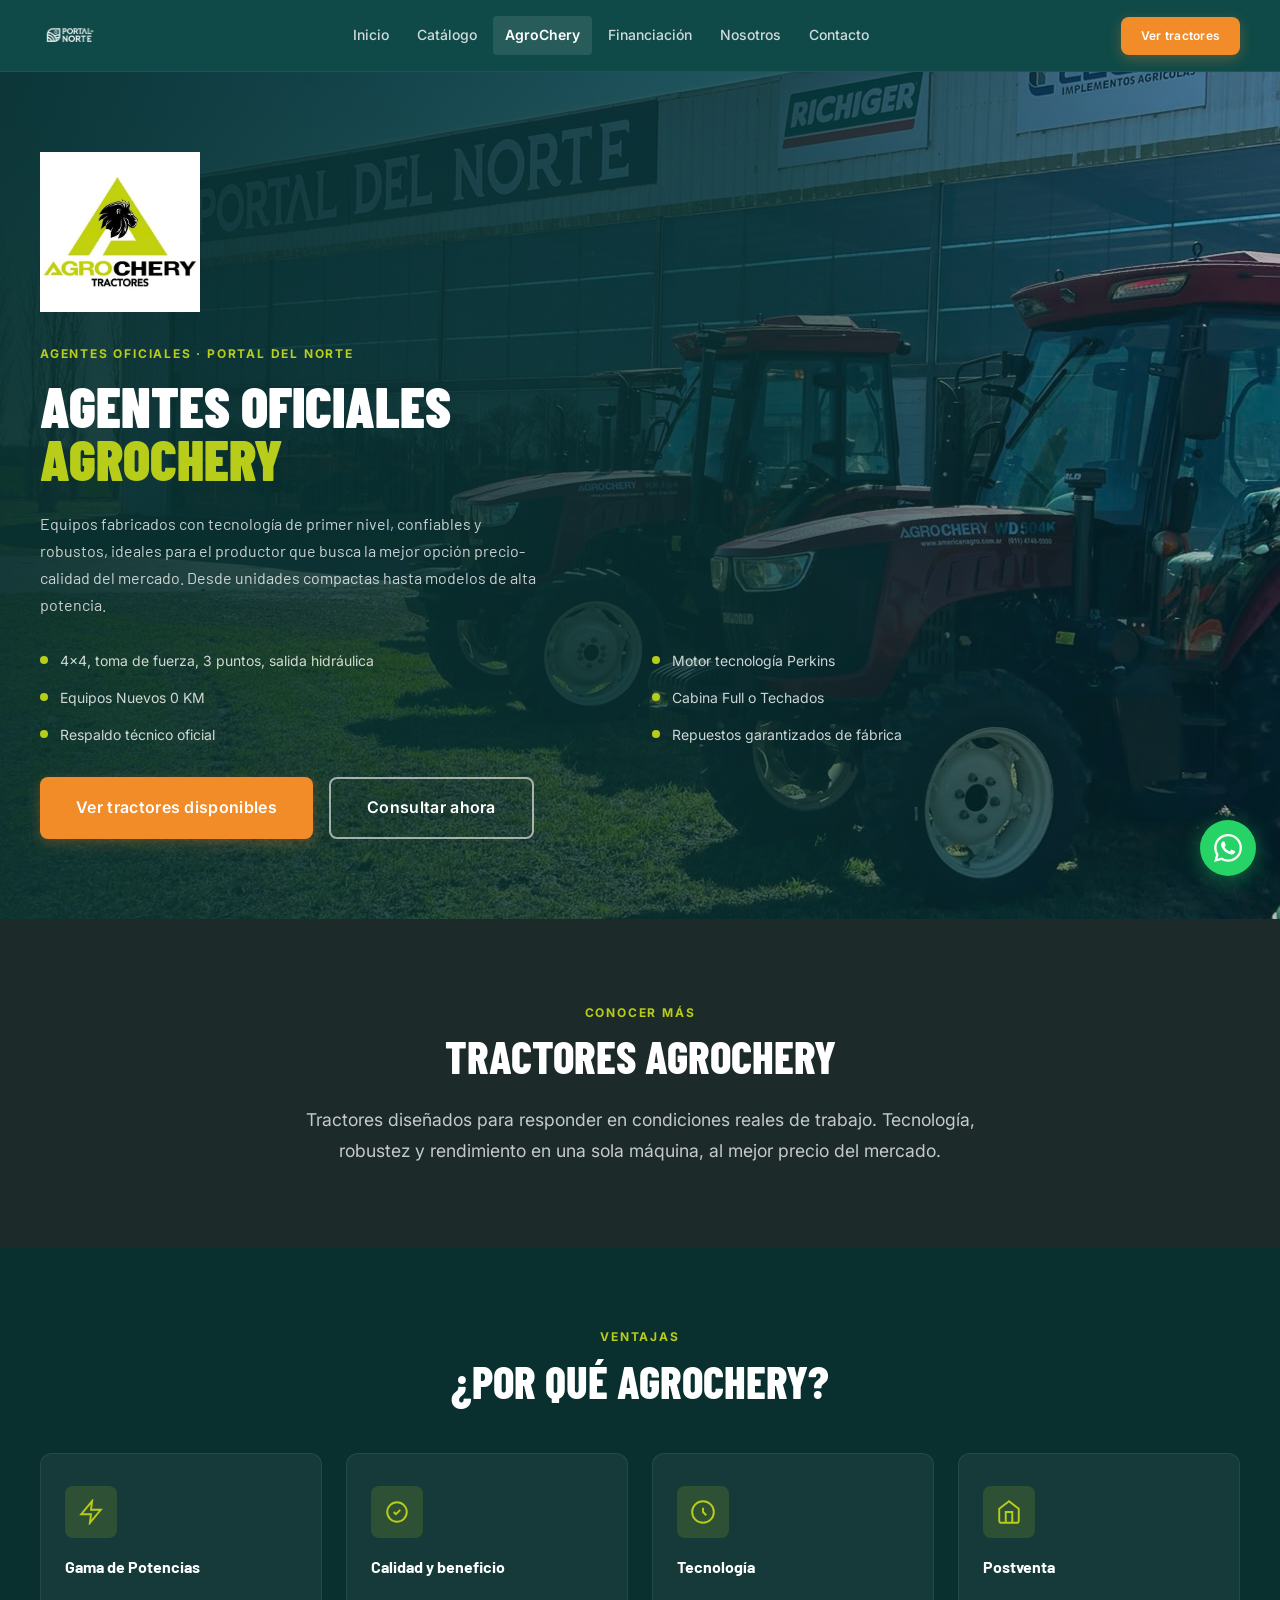
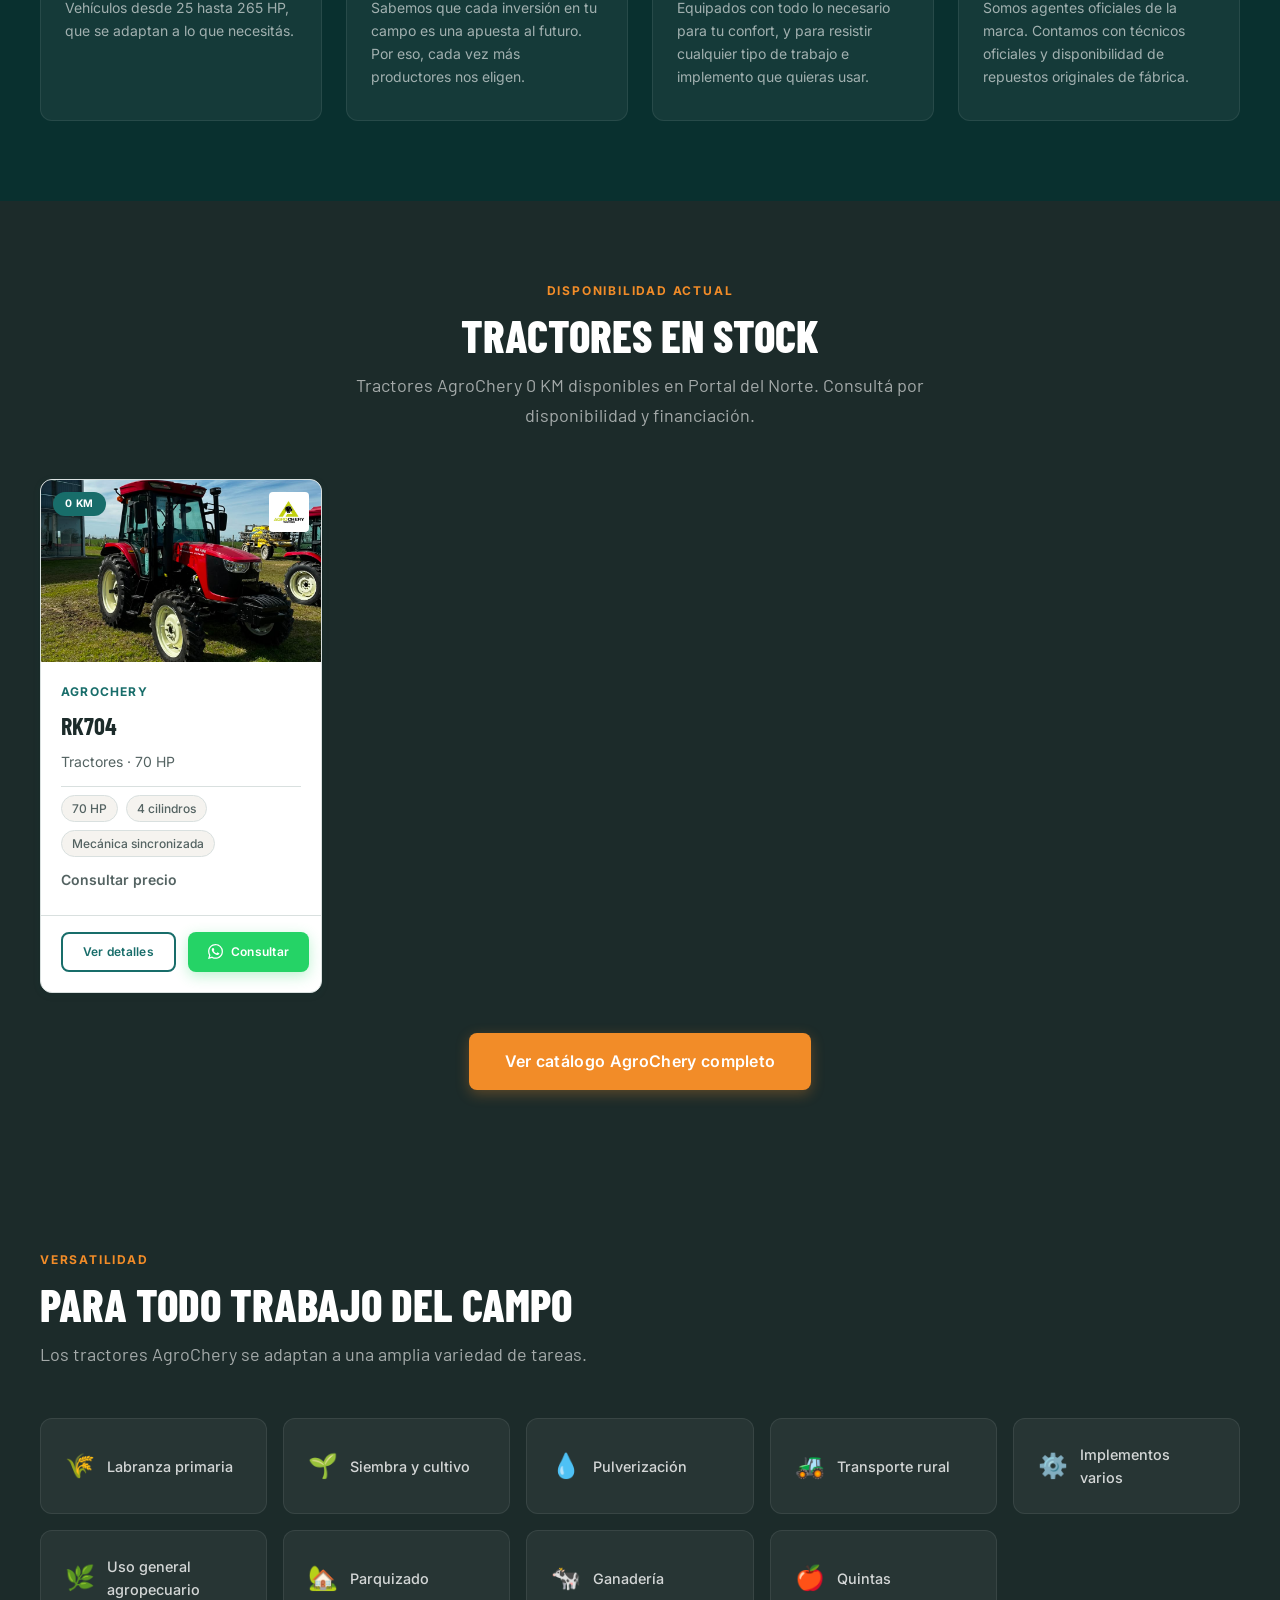
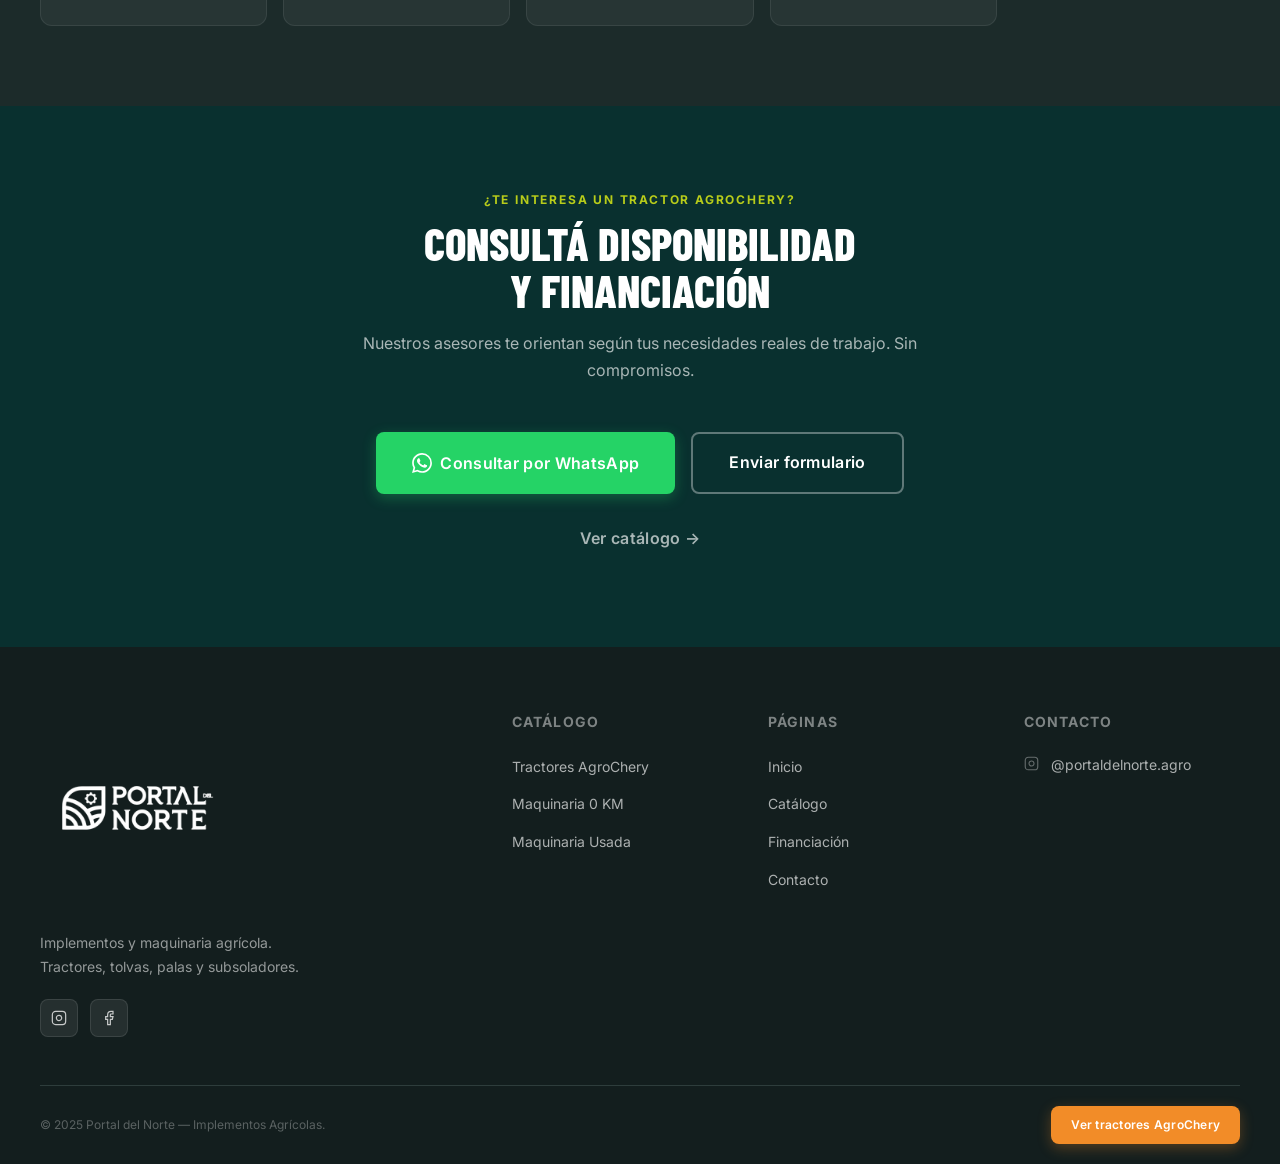
==== commit 942d8240: "feat: actualización mayor v2.0 - Logo agrandado (62px header, 200px footer) - Banner AgroChery actua" ====
--- a/agrochery.html
+++ b/agrochery.html
@@ -1,11 +1,10 @@
-﻿<!DOCTYPE html>
+<!DOCTYPE html>
 <html lang="es-AR">
 <head>
   <meta charset="UTF-8" />
   <meta name="viewport" content="width=device-width, initial-scale=1.0" />
-  <title>AgroChery Tractores — Portal del Norte</title>
-  <meta name="description" content="Tractores AgroChery disponibles en Portal del Norte. Modelos 0 KM con tracción 4WD, cabina integral y potencia para todo trabajo agrícola. Consultá hoy." />
-  <meta name="keywords" content="tractores AgroChery, AgroChery RK704, tractores agrícolas 0km, tractores Argentina, Portal del Norte" />
+  <title>AgroChery Tractores — Agentes Oficiales | Portal del Norte</title>
+  <meta name="description" content="Agentes oficiales AgroChery. Tractores agrícolas 0 KM desde 25 a 265 HP. Motor Perkins, 4x4, cabina full. Sunchales y Franck, Santa Fe. Portal del Norte." />
   <link rel="icon" type="image/png" href="assets/img/logo/logo.png" />
   <link rel="stylesheet" href="assets/css/main.css" />
   <link rel="preconnect" href="https://fonts.googleapis.com" />
@@ -28,7 +27,7 @@
         <a href="contacto.html" class="nav__link" data-page="contacto.html">Contacto</a>
       </nav>
       <div class="header__actions">
-        <a href="catalogo.html?brand=agrochery" class="btn btn--primary btn--sm" onclick="trackEvent('click_chery_header_cta', {})">Ver tractores</a>
+        <a href="catalogo.html?brand=agrochery" class="btn btn--primary btn--sm">Ver tractores</a>
       </div>
       <button class="header__hamburger" id="hamburger" aria-label="Abrir menú">
         <span class="hamburger__line"></span>
@@ -50,34 +49,37 @@
     </div>
   </nav>
 
-  <!-- ============================================================
-       HERO AGROCHERY
-       ============================================================ -->
+  <!-- HERO AGROCHERY -->
   <section class="agrochery-page">
     <div class="agrochery-hero">
       <div class="agrochery-hero__bg">
-        <img src="assets/img/banner/banner-chery.jpg" alt="Tractor AgroChery en trabajo de campo" />
+        <img src="assets/img/banner/banner-chery2.jpeg" alt="Tractores AgroChery en Portal del Norte - Sunchales" />
       </div>
       <div class="agrochery-hero__overlay"></div>
 
       <div class="container">
         <div class="agrochery-hero__content fade-in">
-          <img
-            src="assets/img/marcas/agrochery.jpeg"
-            alt="AgroChery Tractores"
-            style="width:160px; margin-bottom:2rem;"
-          />
-          <div class="chery-section__label">Tractores Agrícolas · Portal del Norte</div>
+          <img src="assets/img/marcas/agrochery.jpeg" alt="AgroChery Tractores" style="width:160px; margin-bottom:2rem;" />
+          <div class="chery-section__label">Agentes Oficiales · Portal del Norte</div>
           <h1 class="chery-section__title">
-            Potencia real<br/>
-            para el<br/>
-            <span>trabajo del campo.</span>
+            Agentes oficiales<br/>
+            <span>AgroChery</span>
           </h1>
           <p class="chery-section__desc">
-            AgroChery fabrica tractores agrícolas diseñados para responder en condiciones reales de trabajo. Tecnología, robustez y rendimiento en una sola máquina.
+            Equipos fabricados con tecnología de primer nivel, confiables y robustos, ideales para el productor que busca la mejor opción precio-calidad del mercado. Desde unidades compactas hasta modelos de alta potencia.
           </p>
+
+          <div class="chery-features" style="margin-bottom:2rem;">
+            <div class="chery-feature"><div class="chery-feature__dot"></div><span class="chery-feature__text">4x4, toma de fuerza, 3 puntos, salida hidráulica</span></div>
+            <div class="chery-feature"><div class="chery-feature__dot"></div><span class="chery-feature__text">Motor tecnología Perkins</span></div>
+            <div class="chery-feature"><div class="chery-feature__dot"></div><span class="chery-feature__text">Equipos Nuevos 0 KM</span></div>
+            <div class="chery-feature"><div class="chery-feature__dot"></div><span class="chery-feature__text">Cabina Full o Techados</span></div>
+            <div class="chery-feature"><div class="chery-feature__dot"></div><span class="chery-feature__text">Respaldo técnico oficial</span></div>
+            <div class="chery-feature"><div class="chery-feature__dot"></div><span class="chery-feature__text">Repuestos garantizados de fábrica</span></div>
+          </div>
+
           <div style="display:flex; gap:1rem; flex-wrap:wrap;">
-            <a href="catalogo.html?brand=agrochery" class="btn btn--primary btn--lg" onclick="trackEvent('click_chery_hero_catalog', {})">
+            <a href="catalogo.html?brand=agrochery" class="btn btn--primary btn--lg">
               Ver tractores disponibles
             </a>
             <a href="#chery-contact" class="btn btn--secondary btn--lg">
@@ -88,9 +90,61 @@
       </div>
     </div>
 
-    <!-- ============================================================
-         MODELOS DISPONIBLES
-         ============================================================ -->
+    <!-- DESCRIPCIÓN -->
+    <div class="section" style="background-color: var(--color-surface-mid); color:var(--color-white);">
+      <div class="container" style="max-width:900px; text-align:center;">
+        <div class="fade-in">
+          <span class="section-label" style="color:var(--color-chery);">Conocer más</span>
+          <h2 class="section-title section-title--light" style="margin-top:.5rem;">Tractores AgroChery</h2>
+          <p style="color:rgba(255,255,255,0.75); font-size:1.1rem; line-height:1.8; margin-top:1.5rem; max-width:700px; margin-left:auto; margin-right:auto;">
+            Tractores diseñados para responder en condiciones reales de trabajo. Tecnología, robustez y rendimiento en una sola máquina, al mejor precio del mercado.
+          </p>
+        </div>
+      </div>
+    </div>
+
+    <!-- POR QUÉ AGROCHERY -->
+    <div class="section" style="background-color: var(--color-primary-deeper); color: var(--color-white);">
+      <div class="container">
+        <div class="section-head section-head--center fade-in">
+          <span class="section-label" style="color:var(--color-chery);">Ventajas</span>
+          <h2 class="section-title section-title--light">¿Por qué AgroChery?</h2>
+        </div>
+
+        <div style="display:grid; grid-template-columns: repeat(auto-fit, minmax(240px,1fr)); gap:1.5rem; margin-top:3rem;">
+          <div class="value__item fade-in" style="background:rgba(255,255,255,0.05); border-color:rgba(255,255,255,0.08);">
+            <div class="value__icon" style="background:rgba(184,204,26,0.15);">
+              <svg width="26" height="26" viewBox="0 0 24 24" fill="none" stroke="var(--color-chery)" stroke-width="1.8"><path d="M13 2L3 14h9l-1 8 10-12h-9l1-8z"/></svg>
+            </div>
+            <div class="value__title" style="color:var(--color-white);">Gama de Potencias</div>
+            <p class="value__desc" style="color:rgba(255,255,255,0.6);">Vehículos desde 25 hasta 265 HP, que se adaptan a lo que necesitás.</p>
+          </div>
+          <div class="value__item fade-in fade-in-delay-1" style="background:rgba(255,255,255,0.05); border-color:rgba(255,255,255,0.08);">
+            <div class="value__icon" style="background:rgba(184,204,26,0.15);">
+              <svg width="26" height="26" viewBox="0 0 24 24" fill="none" stroke="var(--color-chery)" stroke-width="1.8"><path d="M9 12l2 2 4-4m6 2a9 9 0 11-18 0 9 9 0 0118 0z"/></svg>
+            </div>
+            <div class="value__title" style="color:var(--color-white);">Calidad y beneficio</div>
+            <p class="value__desc" style="color:rgba(255,255,255,0.6);">Sabemos que cada inversión en tu campo es una apuesta al futuro. Por eso, cada vez más productores nos eligen.</p>
+          </div>
+          <div class="value__item fade-in fade-in-delay-2" style="background:rgba(255,255,255,0.05); border-color:rgba(255,255,255,0.08);">
+            <div class="value__icon" style="background:rgba(184,204,26,0.15);">
+              <svg width="26" height="26" viewBox="0 0 24 24" fill="none" stroke="var(--color-chery)" stroke-width="1.8"><circle cx="12" cy="12" r="10"/><path d="M12 8v4l3 3"/></svg>
+            </div>
+            <div class="value__title" style="color:var(--color-white);">Tecnología</div>
+            <p class="value__desc" style="color:rgba(255,255,255,0.6);">Equipados con todo lo necesario para tu confort, y para resistir cualquier tipo de trabajo e implemento que quieras usar.</p>
+          </div>
+          <div class="value__item fade-in fade-in-delay-3" style="background:rgba(255,255,255,0.05); border-color:rgba(255,255,255,0.08);">
+            <div class="value__icon" style="background:rgba(184,204,26,0.15);">
+              <svg width="26" height="26" viewBox="0 0 24 24" fill="none" stroke="var(--color-chery)" stroke-width="1.8"><path d="M3 9l9-7 9 7v11a2 2 0 01-2 2H5a2 2 0 01-2-2z"/><polyline points="9 22 9 12 15 12 15 22"/></svg>
+            </div>
+            <div class="value__title" style="color:var(--color-white);">Postventa</div>
+            <p class="value__desc" style="color:rgba(255,255,255,0.6);">Somos agentes oficiales de la marca. Contamos con técnicos oficiales y disponibilidad de repuestos originales de fábrica.</p>
+          </div>
+        </div>
+      </div>
+    </div>
+
+    <!-- MODELOS DISPONIBLES -->
     <div class="agrochery-models section">
       <div class="container">
         <div class="section-head section-head--center fade-in">
@@ -100,140 +154,74 @@
             Tractores AgroChery 0 KM disponibles en Portal del Norte. Consultá por disponibilidad y financiación.
           </p>
         </div>
-
-        <div class="products__grid" id="chery-products-grid" style="margin-top:3rem;">
-          <!-- Renderizado por JS -->
-        </div>
-
+        <div class="products__grid" id="chery-products-grid" style="margin-top:3rem;"></div>
         <div style="text-align:center; margin-top:2.5rem;" class="fade-in">
-          <a href="catalogo.html?brand=agrochery" class="btn btn--primary btn--lg" onclick="trackEvent('click_chery_all', {})">
-            Ver catálogo AgroChery completo
-          </a>
-        </div>
-      </div>
-    </div>
-
-    <!-- ============================================================
-         POR QUÉ AGROCHERY
-         ============================================================ -->
-    <div class="section" style="background-color: var(--color-primary-deeper); color: var(--color-white);">
-      <div class="container">
-        <div class="section-head section-head--center fade-in">
-          <span class="section-label" style="color:var(--color-chery);">Características</span>
-          <h2 class="section-title section-title--light">¿Por qué AgroChery?</h2>
-        </div>
-
-        <div style="display:grid; grid-template-columns: repeat(auto-fit, minmax(240px,1fr)); gap:1.5rem; margin-top:3rem;">
-
-          <div class="value__item fade-in" style="background:rgba(255,255,255,0.05); border-color:rgba(255,255,255,0.08);">
-            <div class="value__icon" style="background:rgba(184,204,26,0.15);">
-              <svg width="26" height="26" viewBox="0 0 24 24" fill="none" stroke="var(--color-chery)" stroke-width="1.8"><path d="M13 2L3 14h9l-1 8 10-12h-9l1-8z"/></svg>
-            </div>
-            <div class="value__title" style="color:var(--color-white);">Potencia comprobada</div>
-            <p class="value__desc" style="color:rgba(255,255,255,0.6);">Motores de alta eficiencia pensados para el trabajo continuo en campo.</p>
-          </div>
-
-          <div class="value__item fade-in fade-in-delay-1" style="background:rgba(255,255,255,0.05); border-color:rgba(255,255,255,0.08);">
-            <div class="value__icon" style="background:rgba(184,204,26,0.15);">
-              <svg width="26" height="26" viewBox="0 0 24 24" fill="none" stroke="var(--color-chery)" stroke-width="1.8"><circle cx="12" cy="12" r="10"/><path d="M12 8v4l3 3"/></svg>
-            </div>
-            <div class="value__title" style="color:var(--color-white);">Tracción 4WD</div>
-            <p class="value__desc" style="color:rgba(255,255,255,0.6);">Sistema de doble tracción para mayor agarre y rendimiento en todo tipo de suelo.</p>
-          </div>
-
-          <div class="value__item fade-in fade-in-delay-2" style="background:rgba(255,255,255,0.05); border-color:rgba(255,255,255,0.08);">
-            <div class="value__icon" style="background:rgba(184,204,26,0.15);">
-              <svg width="26" height="26" viewBox="0 0 24 24" fill="none" stroke="var(--color-chery)" stroke-width="1.8"><path d="M3 9l9-7 9 7v11a2 2 0 01-2 2H5a2 2 0 01-2-2z"/><polyline points="9 22 9 12 15 12 15 22"/></svg>
-            </div>
-            <div class="value__title" style="color:var(--color-white);">Cabina integral</div>
-            <p class="value__desc" style="color:rgba(255,255,255,0.6);">Cabina ROPS con climatización y visibilidad amplia para trabajo de largas jornadas.</p>
-          </div>
-
-          <div class="value__item fade-in fade-in-delay-3" style="background:rgba(255,255,255,0.05); border-color:rgba(255,255,255,0.08);">
-            <div class="value__icon" style="background:rgba(184,204,26,0.15);">
-              <svg width="26" height="26" viewBox="0 0 24 24" fill="none" stroke="var(--color-chery)" stroke-width="1.8"><path d="M9 12l2 2 4-4m6 2a9 9 0 11-18 0 9 9 0 0118 0z"/></svg>
-            </div>
-            <div class="value__title" style="color:var(--color-white);">0 KM disponibles</div>
-            <p class="value__desc" style="color:rgba(255,255,255,0.6);">Unidades nuevas con garantía. Consultá disponibilidad y condiciones en Portal del Norte.</p>
-          </div>
-
-        </div>
-      </div>
-    </div>
-
-    <!-- ============================================================
-         APLICACIONES
-         ============================================================ -->
+          <a href="catalogo.html?brand=agrochery" class="btn btn--primary btn--lg">Ver catálogo AgroChery completo</a>
+        </div>
+      </div>
+    </div>
+
+    <!-- APLICACIONES -->
     <div class="section" style="background-color: var(--color-surface-mid); color:var(--color-white);">
       <div class="container">
         <div class="section-head fade-in">
           <span class="section-label" style="color:var(--color-accent);">Versatilidad</span>
           <h2 class="section-title section-title--light">Para todo trabajo del campo</h2>
           <p class="section-subtitle" style="color:rgba(255,255,255,0.6);">
-            Los tractores AgroChery se adaptan a una amplia variedad de tareas agrícolas.
+            Los tractores AgroChery se adaptan a una amplia variedad de tareas.
           </p>
         </div>
-
         <div style="display:grid; grid-template-columns: repeat(auto-fit, minmax(200px,1fr)); gap:1rem; margin-top:3rem;" class="fade-in fade-in-delay-1">
           <div style="padding:1.5rem; background:rgba(255,255,255,0.05); border:1px solid rgba(255,255,255,0.08); border-radius:var(--radius-lg); display:flex; align-items:center; gap:.75rem;">
-            <span style="font-size:1.5rem;">🌾</span>
-            <span style="font-size:.9rem; color:rgba(255,255,255,0.8); font-weight:500;">Labranza primaria</span>
-          </div>
-          <div style="padding:1.5rem; background:rgba(255,255,255,0.05); border:1px solid rgba(255,255,255,0.08); border-radius:var(--radius-lg); display:flex; align-items:center; gap:.75rem;">
-            <span style="font-size:1.5rem;">🌱</span>
-            <span style="font-size:.9rem; color:rgba(255,255,255,0.8); font-weight:500;">Siembra y cultivo</span>
-          </div>
-          <div style="padding:1.5rem; background:rgba(255,255,255,0.05); border:1px solid rgba(255,255,255,0.08); border-radius:var(--radius-lg); display:flex; align-items:center; gap:.75rem;">
-            <span style="font-size:1.5rem;">💧</span>
-            <span style="font-size:.9rem; color:rgba(255,255,255,0.8); font-weight:500;">Pulverización</span>
-          </div>
-          <div style="padding:1.5rem; background:rgba(255,255,255,0.05); border:1px solid rgba(255,255,255,0.08); border-radius:var(--radius-lg); display:flex; align-items:center; gap:.75rem;">
-            <span style="font-size:1.5rem;">🚜</span>
-            <span style="font-size:.9rem; color:rgba(255,255,255,0.8); font-weight:500;">Transporte rural</span>
-          </div>
-          <div style="padding:1.5rem; background:rgba(255,255,255,0.05); border:1px solid rgba(255,255,255,0.08); border-radius:var(--radius-lg); display:flex; align-items:center; gap:.75rem;">
-            <span style="font-size:1.5rem;">⚙️</span>
-            <span style="font-size:.9rem; color:rgba(255,255,255,0.8); font-weight:500;">Implementos varios</span>
-          </div>
-          <div style="padding:1.5rem; background:rgba(255,255,255,0.05); border:1px solid rgba(255,255,255,0.08); border-radius:var(--radius-lg); display:flex; align-items:center; gap:.75rem;">
-            <span style="font-size:1.5rem;">🌿</span>
-            <span style="font-size:.9rem; color:rgba(255,255,255,0.8); font-weight:500;">Uso general agropecuario</span>
-          </div>
-        </div>
-      </div>
-    </div>
-
-    <!-- ============================================================
-         CTA FINAL + FORMULARIO
-         ============================================================ -->
+            <span style="font-size:1.5rem;">🌾</span><span style="font-size:.9rem; color:rgba(255,255,255,0.8); font-weight:500;">Labranza primaria</span>
+          </div>
+          <div style="padding:1.5rem; background:rgba(255,255,255,0.05); border:1px solid rgba(255,255,255,0.08); border-radius:var(--radius-lg); display:flex; align-items:center; gap:.75rem;">
+            <span style="font-size:1.5rem;">🌱</span><span style="font-size:.9rem; color:rgba(255,255,255,0.8); font-weight:500;">Siembra y cultivo</span>
+          </div>
+          <div style="padding:1.5rem; background:rgba(255,255,255,0.05); border:1px solid rgba(255,255,255,0.08); border-radius:var(--radius-lg); display:flex; align-items:center; gap:.75rem;">
+            <span style="font-size:1.5rem;">💧</span><span style="font-size:.9rem; color:rgba(255,255,255,0.8); font-weight:500;">Pulverización</span>
+          </div>
+          <div style="padding:1.5rem; background:rgba(255,255,255,0.05); border:1px solid rgba(255,255,255,0.08); border-radius:var(--radius-lg); display:flex; align-items:center; gap:.75rem;">
+            <span style="font-size:1.5rem;">🚜</span><span style="font-size:.9rem; color:rgba(255,255,255,0.8); font-weight:500;">Transporte rural</span>
+          </div>
+          <div style="padding:1.5rem; background:rgba(255,255,255,0.05); border:1px solid rgba(255,255,255,0.08); border-radius:var(--radius-lg); display:flex; align-items:center; gap:.75rem;">
+            <span style="font-size:1.5rem;">⚙️</span><span style="font-size:.9rem; color:rgba(255,255,255,0.8); font-weight:500;">Implementos varios</span>
+          </div>
+          <div style="padding:1.5rem; background:rgba(255,255,255,0.05); border:1px solid rgba(255,255,255,0.08); border-radius:var(--radius-lg); display:flex; align-items:center; gap:.75rem;">
+            <span style="font-size:1.5rem;">🌿</span><span style="font-size:.9rem; color:rgba(255,255,255,0.8); font-weight:500;">Uso general agropecuario</span>
+          </div>
+          <div style="padding:1.5rem; background:rgba(255,255,255,0.05); border:1px solid rgba(255,255,255,0.08); border-radius:var(--radius-lg); display:flex; align-items:center; gap:.75rem;">
+            <span style="font-size:1.5rem;">🏡</span><span style="font-size:.9rem; color:rgba(255,255,255,0.8); font-weight:500;">Parquizado</span>
+          </div>
+          <div style="padding:1.5rem; background:rgba(255,255,255,0.05); border:1px solid rgba(255,255,255,0.08); border-radius:var(--radius-lg); display:flex; align-items:center; gap:.75rem;">
+            <span style="font-size:1.5rem;">🐄</span><span style="font-size:.9rem; color:rgba(255,255,255,0.8); font-weight:500;">Ganadería</span>
+          </div>
+          <div style="padding:1.5rem; background:rgba(255,255,255,0.05); border:1px solid rgba(255,255,255,0.08); border-radius:var(--radius-lg); display:flex; align-items:center; gap:.75rem;">
+            <span style="font-size:1.5rem;">🍎</span><span style="font-size:.9rem; color:rgba(255,255,255,0.8); font-weight:500;">Quintas</span>
+          </div>
+        </div>
+      </div>
+    </div>
+
+    <!-- CTA FINAL -->
     <div class="agrochery-cta-section" id="chery-contact">
       <div class="container" style="max-width:700px;">
         <div class="fade-in" style="margin-bottom:3rem;">
           <span class="section-label" style="color:var(--color-chery);">¿Te interesa un tractor AgroChery?</span>
-          <h2 class="section-title section-title--light" style="margin-top:.5rem;">
-            Consultá disponibilidad<br/>y financiación
-          </h2>
-          <p style="font-size:1rem; color:rgba(255,255,255,0.65); margin-top:1rem; line-height:1.7;">
-            Nuestros asesores te orientan según tus necesidades reales de trabajo. Sin compromisos.
-          </p>
-        </div>
-
+          <h2 class="section-title section-title--light" style="margin-top:.5rem;">Consultá disponibilidad<br/>y financiación</h2>
+          <p style="font-size:1rem; color:rgba(255,255,255,0.65); margin-top:1rem; line-height:1.7;">Nuestros asesores te orientan según tus necesidades reales de trabajo. Sin compromisos.</p>
+        </div>
         <div class="fade-in fade-in-delay-1" style="display:flex; gap:1rem; justify-content:center; flex-wrap:wrap;">
-          <a href="#" id="chery-wa-btn" target="_blank" rel="noopener" class="btn btn--whatsapp btn--lg" onclick="trackEvent('click_chery_wa', {})">
+          <button onclick="openWaModal()" class="btn btn--whatsapp btn--lg">
             <svg width="20" height="20" viewBox="0 0 24 24" fill="currentColor"><path d="M17.472 14.382c-.297-.149-1.758-.867-2.03-.967-.273-.099-.471-.148-.67.15-.197.297-.767.966-.94 1.164-.173.199-.347.223-.644.075-.297-.15-1.255-.463-2.39-1.475-.883-.788-1.48-1.761-1.653-2.059-.173-.297-.018-.458.13-.606.134-.133.298-.347.446-.52.149-.174.198-.298.298-.497.099-.198.05-.371-.025-.52-.075-.149-.669-1.612-.916-2.207-.242-.579-.487-.5-.669-.51-.173-.008-.371-.01-.57-.01-.198 0-.52.074-.792.372-.272.297-1.04 1.016-1.04 2.479 0 1.462 1.065 2.875 1.213 3.074.149.198 2.096 3.2 5.077 4.487.709.306 1.262.489 1.694.625.712.227 1.36.195 1.871.118.571-.085 1.758-.719 2.006-1.413.248-.694.248-1.289.173-1.413-.074-.124-.272-.198-.57-.347m-5.421 7.403h-.004a9.87 9.87 0 01-5.031-1.378l-.361-.214-3.741.982.998-3.648-.235-.374a9.86 9.86 0 01-1.51-5.26c.001-5.45 4.436-9.884 9.888-9.884 2.64 0 5.122 1.03 6.988 2.898a9.825 9.825 0 012.893 6.994c-.003 5.45-4.437 9.884-9.885 9.884m8.413-18.297A11.815 11.815 0 0012.05 0C5.495 0 .16 5.335.157 11.892c0 2.096.547 4.142 1.588 5.945L.057 24l6.305-1.654a11.882 11.882 0 005.683 1.448h.005c6.554 0 11.89-5.335 11.893-11.893a11.821 11.821 0 00-3.48-8.413z"/></svg>
             Consultar por WhatsApp
-          </a>
-          <a href="contacto.html?brand=AgroChery" class="btn btn--outline btn--lg" style="border-color:rgba(255,255,255,0.35); color:var(--color-white);" onclick="trackEvent('click_chery_form', {})">
-            Enviar formulario
-          </a>
-          <a href="catalogo.html?brand=agrochery" class="btn btn--ghost btn--lg" style="color:rgba(255,255,255,0.65);" onclick="trackEvent('click_chery_catalog2', {})">
-            Ver catálogo →
-          </a>
-        </div>
-      </div>
-    </div>
-
-  </section><!-- /agrochery-page -->
+          </button>
+          <a href="contacto.html?brand=AgroChery" class="btn btn--outline btn--lg" style="border-color:rgba(255,255,255,0.35); color:var(--color-white);">Enviar formulario</a>
+          <a href="catalogo.html?brand=agrochery" class="btn btn--ghost btn--lg" style="color:rgba(255,255,255,0.65);">Ver catálogo →</a>
+        </div>
+      </div>
+    </div>
+  </section>
 
   <!-- FOOTER -->
   <footer class="footer">
@@ -243,9 +231,8 @@
           <img src="assets/img/logo/logo.png" alt="Portal del Norte" class="footer__logo" />
           <p class="footer__desc">Implementos y maquinaria agrícola. Tractores, tolvas, palas y subsoladores.</p>
           <div class="footer__social">
-            <a href="https://www.instagram.com/portaldelnorte.agro/" target="_blank" rel="noopener" class="social-btn" aria-label="Instagram">
-              <svg width="16" height="16" viewBox="0 0 24 24" fill="none" stroke="currentColor" stroke-width="1.8"><rect x="2" y="2" width="20" height="20" rx="5"/><path d="M16 11.37A4 4 0 1112.63 8 4 4 0 0116 11.37z"/><line x1="17.5" y1="6.5" x2="17.51" y2="6.5"/></svg>
-            </a>
+            <a href="https://www.instagram.com/portaldelnorte.agro/" target="_blank" rel="noopener" class="social-btn" aria-label="Instagram"><svg width="16" height="16" viewBox="0 0 24 24" fill="none" stroke="currentColor" stroke-width="1.8"><rect x="2" y="2" width="20" height="20" rx="5"/><path d="M16 11.37A4 4 0 1112.63 8 4 4 0 0116 11.37z"/><line x1="17.5" y1="6.5" x2="17.51" y2="6.5"/></svg></a>
+            <a href="https://www.facebook.com/share/19Gstw5Ut2/?mibextid=wwXIfr" target="_blank" rel="noopener" class="social-btn social-btn--fb" aria-label="Facebook"><svg width="16" height="16" viewBox="0 0 24 24" fill="none" stroke="currentColor" stroke-width="1.8"><path d="M18 2h-3a5 5 0 00-5 5v3H7v4h3v8h4v-8h3l1-4h-4V7a1 1 0 011-1h3z"/></svg></a>
           </div>
         </div>
         <div>
@@ -280,14 +267,35 @@
     </div>
   </footer>
 
-  <a href="#" class="whatsapp-float" id="whatsapp-float" aria-label="Consultar por WhatsApp" target="_blank" rel="noopener">
+  <!-- WhatsApp Modal -->
+  <div class="wa-modal-overlay" id="wa-overlay" onclick="closeWaModal()"></div>
+  <div class="wa-modal" id="wa-modal">
+    <div class="wa-modal__header">
+      <span class="wa-modal__title">Escribinos</span>
+      <button class="wa-modal__close" onclick="closeWaModal()" aria-label="Cerrar">
+        <svg width="18" height="18" viewBox="0 0 24 24" fill="none" stroke="currentColor" stroke-width="2"><line x1="18" y1="6" x2="6" y2="18"/><line x1="6" y1="6" x2="18" y2="18"/></svg>
+      </button>
+    </div>
+    <div class="wa-modal__options">
+      <a href="https://wa.link/t2tt31" target="_blank" rel="noopener" class="wa-modal__option">
+        <div class="wa-modal__option-icon"><svg viewBox="0 0 24 24" fill="currentColor"><path d="M17.472 14.382c-.297-.149-1.758-.867-2.03-.967-.273-.099-.471-.148-.67.15-.197.297-.767.966-.94 1.164-.173.199-.347.223-.644.075-.297-.15-1.255-.463-2.39-1.475-.883-.788-1.48-1.761-1.653-2.059-.173-.297-.018-.458.13-.606.134-.133.298-.347.446-.52.149-.174.198-.298.298-.497.099-.198.05-.371-.025-.52-.075-.149-.669-1.612-.916-2.207-.242-.579-.487-.5-.669-.51-.173-.008-.371-.01-.57-.01-.198 0-.52.074-.792.372-.272.297-1.04 1.016-1.04 2.479 0 1.462 1.065 2.875 1.213 3.074.149.198 2.096 3.2 5.077 4.487.709.306 1.262.489 1.694.625.712.227 1.36.195 1.871.118.571-.085 1.758-.719 2.006-1.413.248-.694.248-1.289.173-1.413-.074-.124-.272-.198-.57-.347m-5.421 7.403h-.004a9.87 9.87 0 01-5.031-1.378l-.361-.214-3.741.982.998-3.648-.235-.374a9.86 9.86 0 01-1.51-5.26c.001-5.45 4.436-9.884 9.888-9.884 2.64 0 5.122 1.03 6.988 2.898a9.825 9.825 0 012.893 6.994c-.003 5.45-4.437 9.884-9.885 9.884m8.413-18.297A11.815 11.815 0 0012.05 0C5.495 0 .16 5.335.157 11.892c0 2.096.547 4.142 1.588 5.945L.057 24l6.305-1.654a11.882 11.882 0 005.683 1.448h.005c6.554 0 11.89-5.335 11.893-11.893a11.821 11.821 0 00-3.48-8.413z"/></svg></div>
+        <div class="wa-modal__option-text"><strong>Sunchales</strong><span>Ruta 34 Km 255 · Santa Fe</span></div>
+      </a>
+      <a href="https://wa.link/2463ko" target="_blank" rel="noopener" class="wa-modal__option">
+        <div class="wa-modal__option-icon"><svg viewBox="0 0 24 24" fill="currentColor"><path d="M17.472 14.382c-.297-.149-1.758-.867-2.03-.967-.273-.099-.471-.148-.67.15-.197.297-.767.966-.94 1.164-.173.199-.347.223-.644.075-.297-.15-1.255-.463-2.39-1.475-.883-.788-1.48-1.761-1.653-2.059-.173-.297-.018-.458.13-.606.134-.133.298-.347.446-.52.149-.174.198-.298.298-.497.099-.198.05-.371-.025-.52-.075-.149-.669-1.612-.916-2.207-.242-.579-.487-.5-.669-.51-.173-.008-.371-.01-.57-.01-.198 0-.52.074-.792.372-.272.297-1.04 1.016-1.04 2.479 0 1.462 1.065 2.875 1.213 3.074.149.198 2.096 3.2 5.077 4.487.709.306 1.262.489 1.694.625.712.227 1.36.195 1.871.118.571-.085 1.758-.719 2.006-1.413.248-.694.248-1.289.173-1.413-.074-.124-.272-.198-.57-.347m-5.421 7.403h-.004a9.87 9.87 0 01-5.031-1.378l-.361-.214-3.741.982.998-3.648-.235-.374a9.86 9.86 0 01-1.51-5.26c.001-5.45 4.436-9.884 9.888-9.884 2.64 0 5.122 1.03 6.988 2.898a9.825 9.825 0 012.893 6.994c-.003 5.45-4.437 9.884-9.885 9.884m8.413-18.297A11.815 11.815 0 0012.05 0C5.495 0 .16 5.335.157 11.892c0 2.096.547 4.142 1.588 5.945L.057 24l6.305-1.654a11.882 11.882 0 005.683 1.448h.005c6.554 0 11.89-5.335 11.893-11.893a11.821 11.821 0 00-3.48-8.413z"/></svg></div>
+        <div class="wa-modal__option-text"><strong>Franck</strong><span>Autovía 19 Km 20.5 · Santa Fe</span></div>
+      </a>
+    </div>
+  </div>
+
+  <!-- WhatsApp flotante -->
+  <button class="whatsapp-float" id="whatsapp-float" aria-label="Consultar por WhatsApp" onclick="openWaModal()">
     <svg viewBox="0 0 24 24" fill="currentColor"><path d="M17.472 14.382c-.297-.149-1.758-.867-2.03-.967-.273-.099-.471-.148-.67.15-.197.297-.767.966-.94 1.164-.173.199-.347.223-.644.075-.297-.15-1.255-.463-2.39-1.475-.883-.788-1.48-1.761-1.653-2.059-.173-.297-.018-.458.13-.606.134-.133.298-.347.446-.52.149-.174.198-.298.298-.497.099-.198.05-.371-.025-.52-.075-.149-.669-1.612-.916-2.207-.242-.579-.487-.5-.669-.51-.173-.008-.371-.01-.57-.01-.198 0-.52.074-.792.372-.272.297-1.04 1.016-1.04 2.479 0 1.462 1.065 2.875 1.213 3.074.149.198 2.096 3.2 5.077 4.487.709.306 1.262.489 1.694.625.712.227 1.36.195 1.871.118.571-.085 1.758-.719 2.006-1.413.248-.694.248-1.289.173-1.413-.074-.124-.272-.198-.57-.347m-5.421 7.403h-.004a9.87 9.87 0 01-5.031-1.378l-.361-.214-3.741.982.998-3.648-.235-.374a9.86 9.86 0 01-1.51-5.26c.001-5.45 4.436-9.884 9.888-9.884 2.64 0 5.122 1.03 6.988 2.898a9.825 9.825 0 012.893 6.994c-.003 5.45-4.437 9.884-9.885 9.884m8.413-18.297A11.815 11.815 0 0012.05 0C5.495 0 .16 5.335.157 11.892c0 2.096.547 4.142 1.588 5.945L.057 24l6.305-1.654a11.882 11.882 0 005.683 1.448h.005c6.554 0 11.89-5.335 11.893-11.893a11.821 11.821 0 00-3.48-8.413z"/></svg>
-  </a>
+  </button>
 
   <script src="assets/js/data.js"></script>
   <script src="assets/js/main.js"></script>
   <script>
-    // Render AgroChery products
     const cheryGrid = document.getElementById('chery-products-grid');
     if (cheryGrid) {
       const cheryProducts = filterProducts({ brand: 'agrochery' });
@@ -296,9 +304,14 @@
         : '<p style="color:rgba(255,255,255,0.5); text-align:center; grid-column:1/-1;">Consultá disponibilidad de tractores AgroChery directamente.</p>';
     }
 
-    const waMsg = 'Hola, visité la web de Portal del Norte y quiero consultar por los tractores AgroChery.';
-    document.getElementById('chery-wa-btn').href = getWhatsAppUrl(waMsg);
-    document.getElementById('whatsapp-float').href = getWhatsAppUrl(waMsg);
+    function openWaModal() {
+      document.getElementById('wa-modal').classList.add('visible');
+      document.getElementById('wa-overlay').classList.add('visible');
+    }
+    function closeWaModal() {
+      document.getElementById('wa-modal').classList.remove('visible');
+      document.getElementById('wa-overlay').classList.remove('visible');
+    }
   </script>
 </body>
 </html>
--- a/assets/css/main.css
+++ b/assets/css/main.css
@@ -388,7 +388,7 @@
 }
 
 .header__logo img {
-  height: 42px;
+  height: 62px;
   width: auto;
   filter: brightness(0) invert(1);
 }
@@ -1388,7 +1388,7 @@
 }
 
 .footer__logo {
-  width: 160px;
+  width: 200px;
   filter: brightness(0) invert(1);
 }
 
@@ -2140,6 +2140,206 @@
 .fade-in-delay-4 { transition-delay: 0.4s; }
 
 /* ============================================================
+   WHATSAPP SELECTOR MODAL
+   ============================================================ */
+.wa-modal-overlay {
+  position: fixed;
+  inset: 0;
+  background-color: rgba(0,0,0,0.45);
+  z-index: 9998;
+  display: none;
+  backdrop-filter: blur(3px);
+}
+
+.wa-modal-overlay.visible {
+  display: block;
+  animation: fadeIn 0.2s ease;
+}
+
+.wa-modal {
+  position: fixed;
+  bottom: 90px;
+  right: var(--space-6);
+  z-index: 9999;
+  background-color: var(--color-surface);
+  border-radius: var(--radius-xl);
+  box-shadow: var(--shadow-xl);
+  width: 320px;
+  padding: var(--space-6);
+  display: none;
+  border: 1px solid var(--color-border);
+}
+
+.wa-modal.visible {
+  display: block;
+  animation: slideUp 0.25s ease;
+}
+
+@keyframes fadeIn {
+  from { opacity: 0; }
+  to { opacity: 1; }
+}
+
+@keyframes slideUp {
+  from { opacity: 0; transform: translateY(16px); }
+  to { opacity: 1; transform: translateY(0); }
+}
+
+.wa-modal__header {
+  display: flex;
+  align-items: center;
+  justify-content: space-between;
+  margin-bottom: var(--space-5);
+}
+
+.wa-modal__title {
+  font-family: var(--font-display);
+  font-size: var(--text-lg);
+  font-weight: 700;
+  text-transform: uppercase;
+  color: var(--color-text);
+}
+
+.wa-modal__close {
+  width: 32px;
+  height: 32px;
+  border-radius: 50%;
+  display: flex;
+  align-items: center;
+  justify-content: center;
+  cursor: pointer;
+  transition: background-color var(--transition-fast);
+  color: var(--color-text-secondary);
+}
+
+.wa-modal__close:hover {
+  background-color: var(--color-background-alt);
+}
+
+.wa-modal__options {
+  display: flex;
+  flex-direction: column;
+  gap: var(--space-3);
+}
+
+.wa-modal__option {
+  display: flex;
+  align-items: center;
+  gap: var(--space-4);
+  padding: var(--space-4);
+  border-radius: var(--radius-lg);
+  border: 1.5px solid var(--color-border);
+  background-color: var(--color-surface);
+  cursor: pointer;
+  transition: all var(--transition-fast);
+  text-decoration: none;
+  color: inherit;
+}
+
+.wa-modal__option:hover {
+  border-color: #25D366;
+  background-color: rgba(37,211,102,0.05);
+  transform: translateX(4px);
+}
+
+.wa-modal__option-icon {
+  width: 44px;
+  height: 44px;
+  background-color: #25D366;
+  border-radius: var(--radius-md);
+  display: flex;
+  align-items: center;
+  justify-content: center;
+  flex-shrink: 0;
+}
+
+.wa-modal__option-icon svg {
+  width: 22px;
+  height: 22px;
+  color: white;
+}
+
+.wa-modal__option-text strong {
+  display: block;
+  font-size: var(--text-sm);
+  font-weight: 700;
+  color: var(--color-text);
+  margin-bottom: 2px;
+}
+
+.wa-modal__option-text span {
+  font-size: var(--text-xs);
+  color: var(--color-text-secondary);
+}
+
+/* Facebook social button */
+.social-btn--fb:hover {
+  background-color: #1877F2;
+  border-color: #1877F2;
+}
+
+/* Contact map */
+.contact-map {
+  width: 100%;
+  height: 360px;
+  border: 0;
+  border-radius: var(--radius-xl);
+  box-shadow: var(--shadow-md);
+}
+
+.contact-cards {
+  display: grid;
+  grid-template-columns: 1fr 1fr;
+  gap: var(--space-6);
+  margin-top: var(--space-8);
+}
+
+.contact-person {
+  background-color: var(--color-surface);
+  border: 1px solid var(--color-border);
+  border-radius: var(--radius-xl);
+  padding: var(--space-6);
+  display: flex;
+  flex-direction: column;
+  gap: var(--space-3);
+  transition: all var(--transition-base);
+}
+
+.contact-person:hover {
+  transform: translateY(-3px);
+  box-shadow: var(--shadow-card-hover);
+  border-color: var(--color-primary-muted);
+}
+
+.contact-person__name {
+  font-family: var(--font-display);
+  font-size: var(--text-xl);
+  font-weight: 700;
+  text-transform: uppercase;
+  color: var(--color-text);
+}
+
+.contact-person__role {
+  font-size: var(--text-sm);
+  color: var(--color-text-secondary);
+  line-height: 1.5;
+}
+
+.contact-person__phone {
+  font-size: var(--text-base);
+  font-weight: 600;
+  color: var(--color-primary);
+}
+
+.contact-person__location {
+  font-size: var(--text-sm);
+  color: var(--color-text-secondary);
+  display: flex;
+  align-items: flex-start;
+  gap: var(--space-2);
+}
+
+/* ============================================================
    RESPONSIVE — TABLET
    ============================================================ */
 @media (max-width: 1024px) {
@@ -2278,6 +2478,17 @@
   .financing__cards {
     min-width: unset;
   }
+
+  .contact-cards {
+    grid-template-columns: 1fr;
+  }
+
+  .wa-modal {
+    right: var(--space-4);
+    left: var(--space-4);
+    width: auto;
+    bottom: 80px;
+  }
 }
 
 @media (max-width: 480px) {
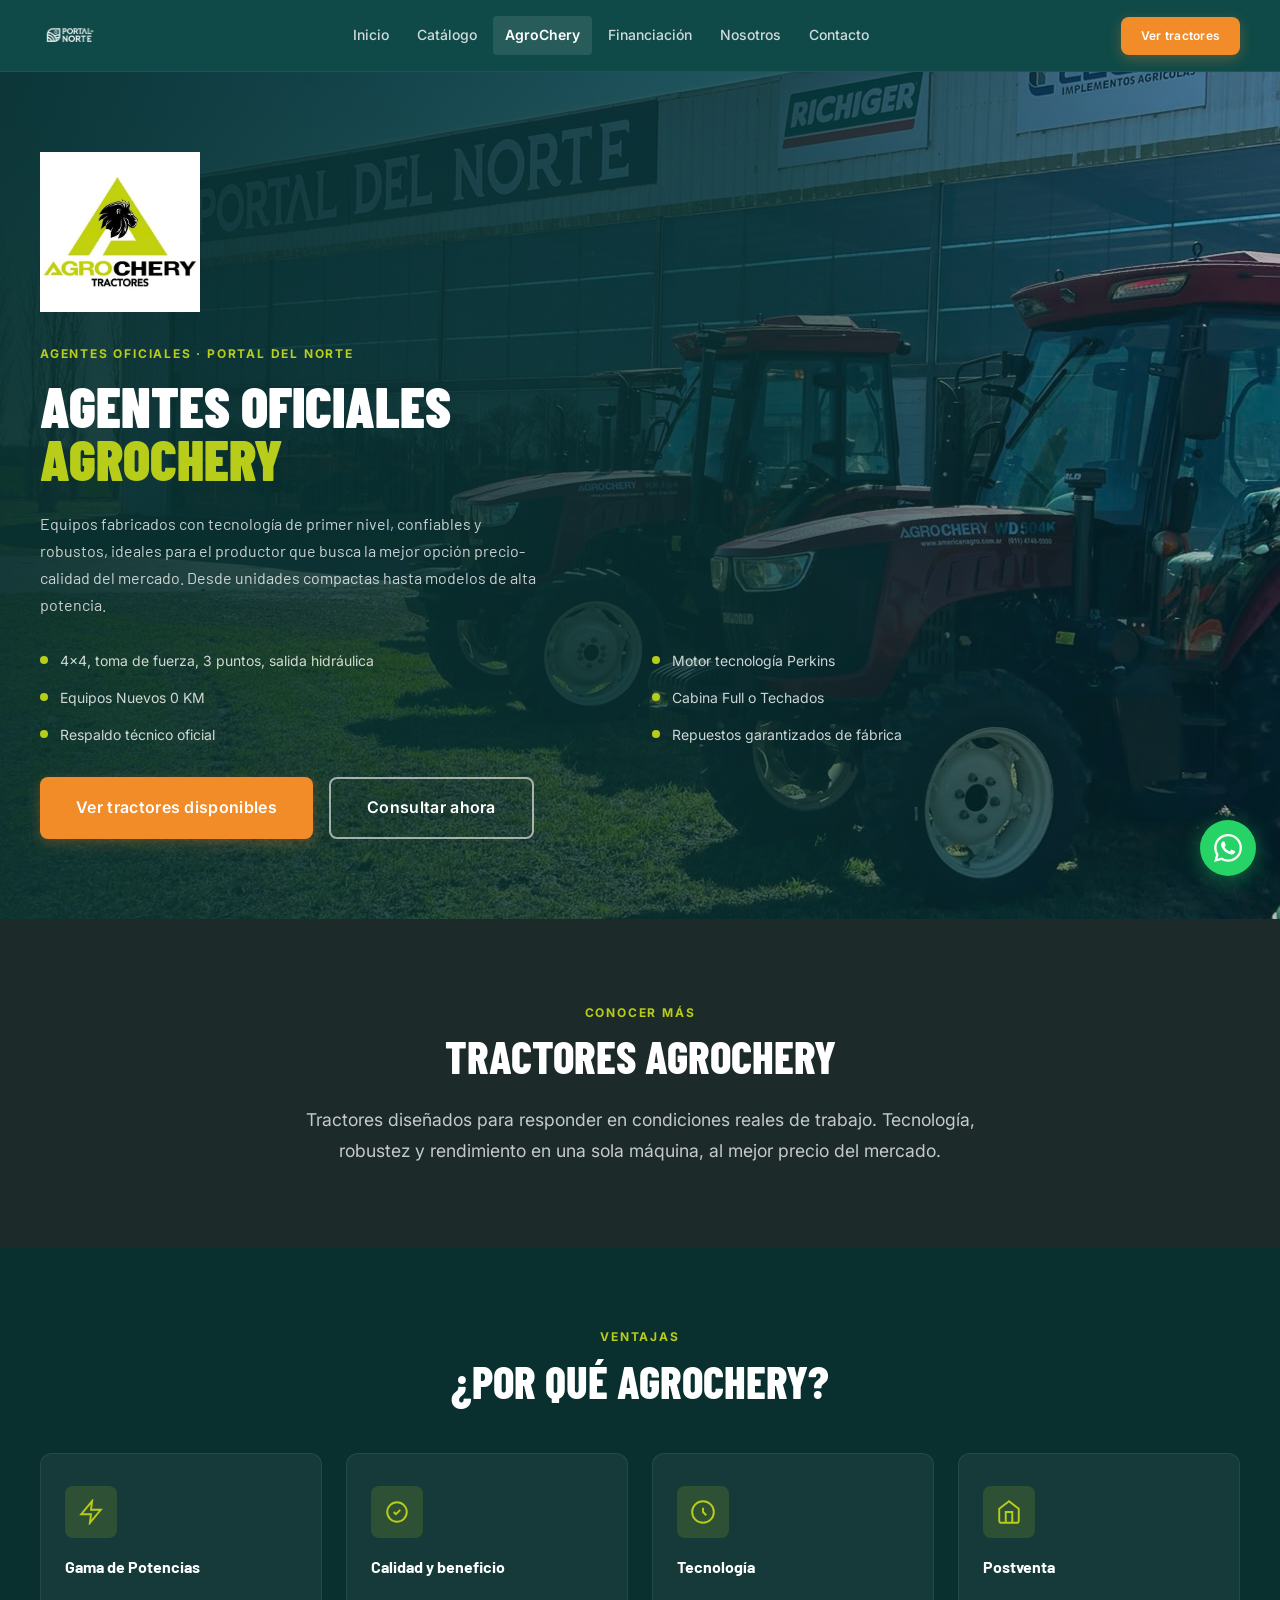
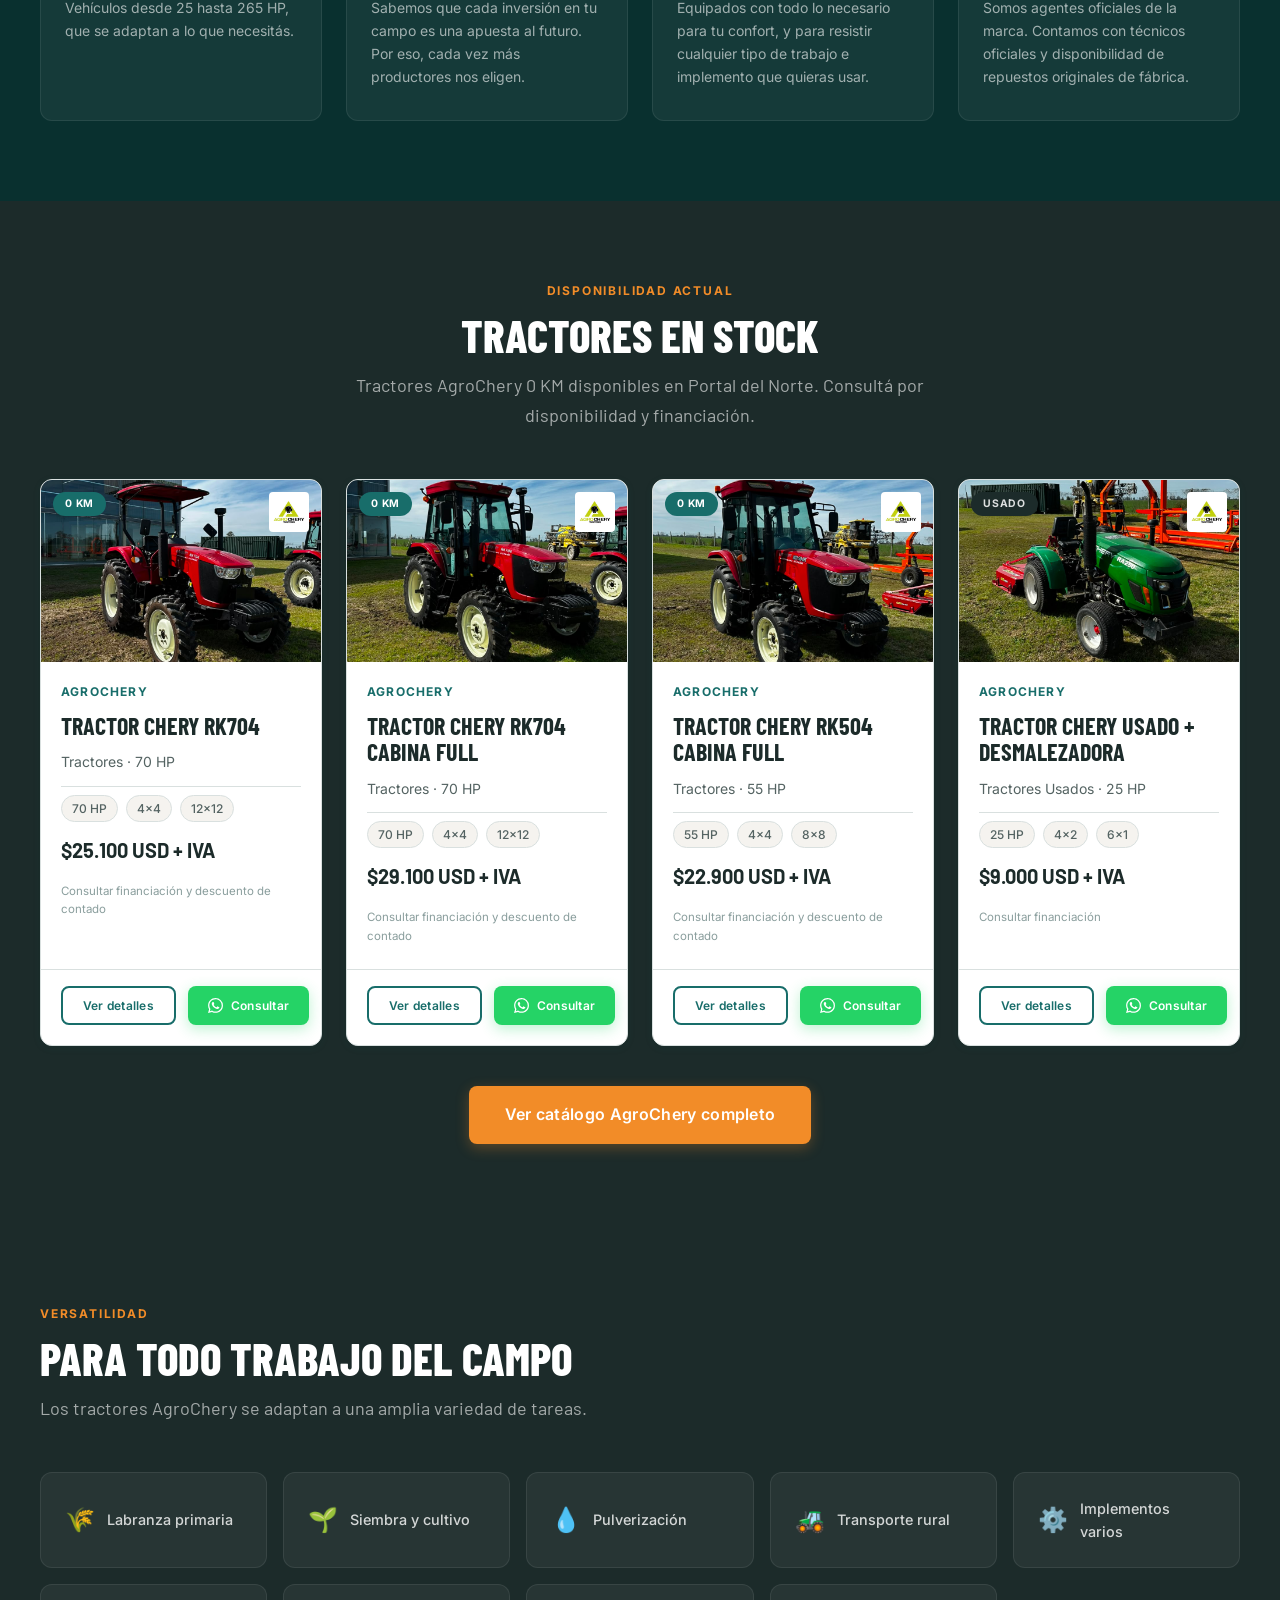
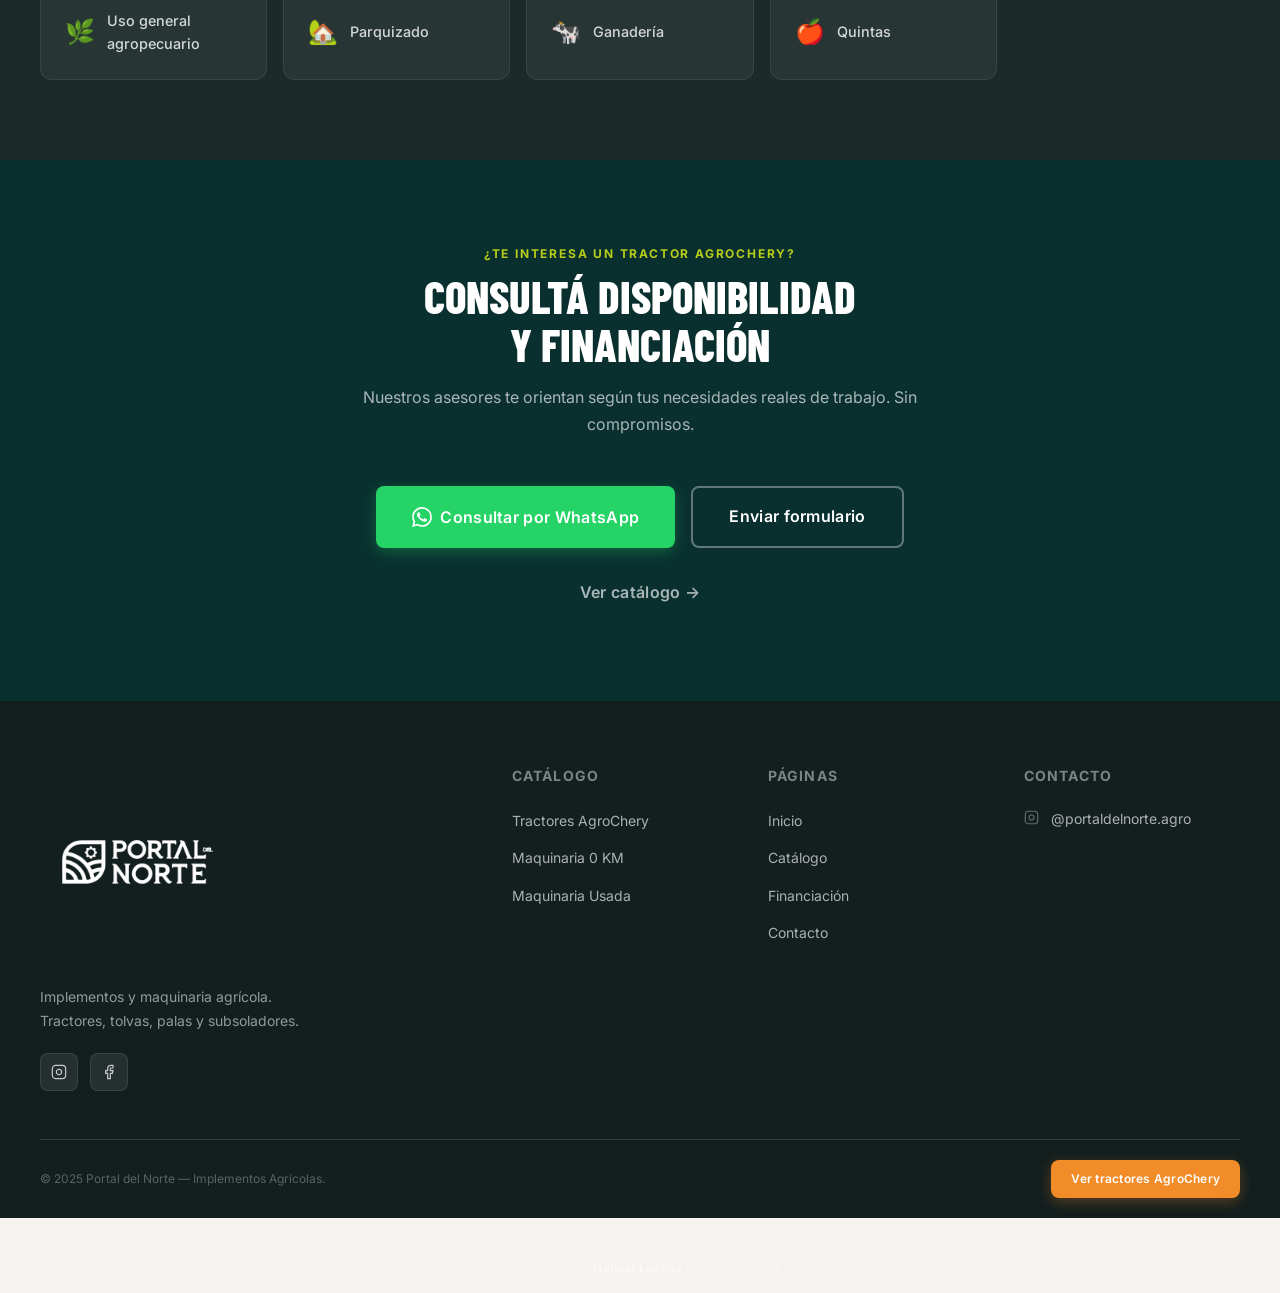
==== commit 866c2cfc: "feat: crédito VantageStack en pie de página - Texto 'Creado por Nahuel Lucena - VantageStack' centra" ====
--- a/agrochery.html
+++ b/agrochery.html
@@ -1,4 +1,4 @@
-<!DOCTYPE html>
+﻿<!DOCTYPE html>
 <html lang="es-AR">
 <head>
   <meta charset="UTF-8" />
@@ -266,6 +266,13 @@
       </div>
     </div>
   </footer>
+    <!-- CRÉDITO DESARROLLADOR -->
+    <div class="dev-credit">
+      <a href="https://www.instagram.com/_mart.os/" target="_blank" rel="noopener" class="dev-credit__ig" aria-label="Instagram de VantageStack">
+        <svg width="15" height="15" viewBox="0 0 24 24" fill="none" stroke="currentColor" stroke-width="1.8"><rect x="2" y="2" width="20" height="20" rx="5"/><path d="M16 11.37A4 4 0 1112.63 8 4 4 0 0116 11.37z"/><line x1="17.5" y1="6.5" x2="17.51" y2="6.5"/></svg>
+      </a>
+      <span>Creado por <strong>Nahuel Lucena</strong> — VantageStack</span>
+    </div>
 
   <!-- WhatsApp Modal -->
   <div class="wa-modal-overlay" id="wa-overlay" onclick="closeWaModal()"></div>
--- a/assets/css/main.css
+++ b/assets/css/main.css
@@ -504,6 +504,7 @@
   position: absolute;
   inset: 0;
   z-index: 0;
+  background-color: var(--color-primary-deeper);
 }
 
 .hero__video {
@@ -1481,6 +1482,40 @@
 .footer__copy {
   font-size: var(--text-xs);
   color: rgba(255,255,255,0.30);
+}
+
+/* ============================================================
+   CRÉDITO DESARROLLADOR
+   ============================================================ */
+.dev-credit {
+  border-top: 1px solid rgba(255,255,255,0.06);
+  margin-top: var(--space-6);
+  padding: var(--space-4) var(--space-6);
+  display: flex;
+  align-items: center;
+  justify-content: center;
+  gap: var(--space-3);
+  font-size: .72rem;
+  color: rgba(255,255,255,0.28);
+  letter-spacing: .04em;
+}
+
+.dev-credit strong {
+  color: rgba(255,255,255,0.55);
+  font-weight: 600;
+  letter-spacing: .03em;
+}
+
+.dev-credit__ig {
+  color: rgba(255,255,255,0.35);
+  display: flex;
+  align-items: center;
+  transition: color var(--transition-fast);
+  text-decoration: none;
+}
+
+.dev-credit__ig:hover {
+  color: #E1306C;
 }
 
 /* ============================================================
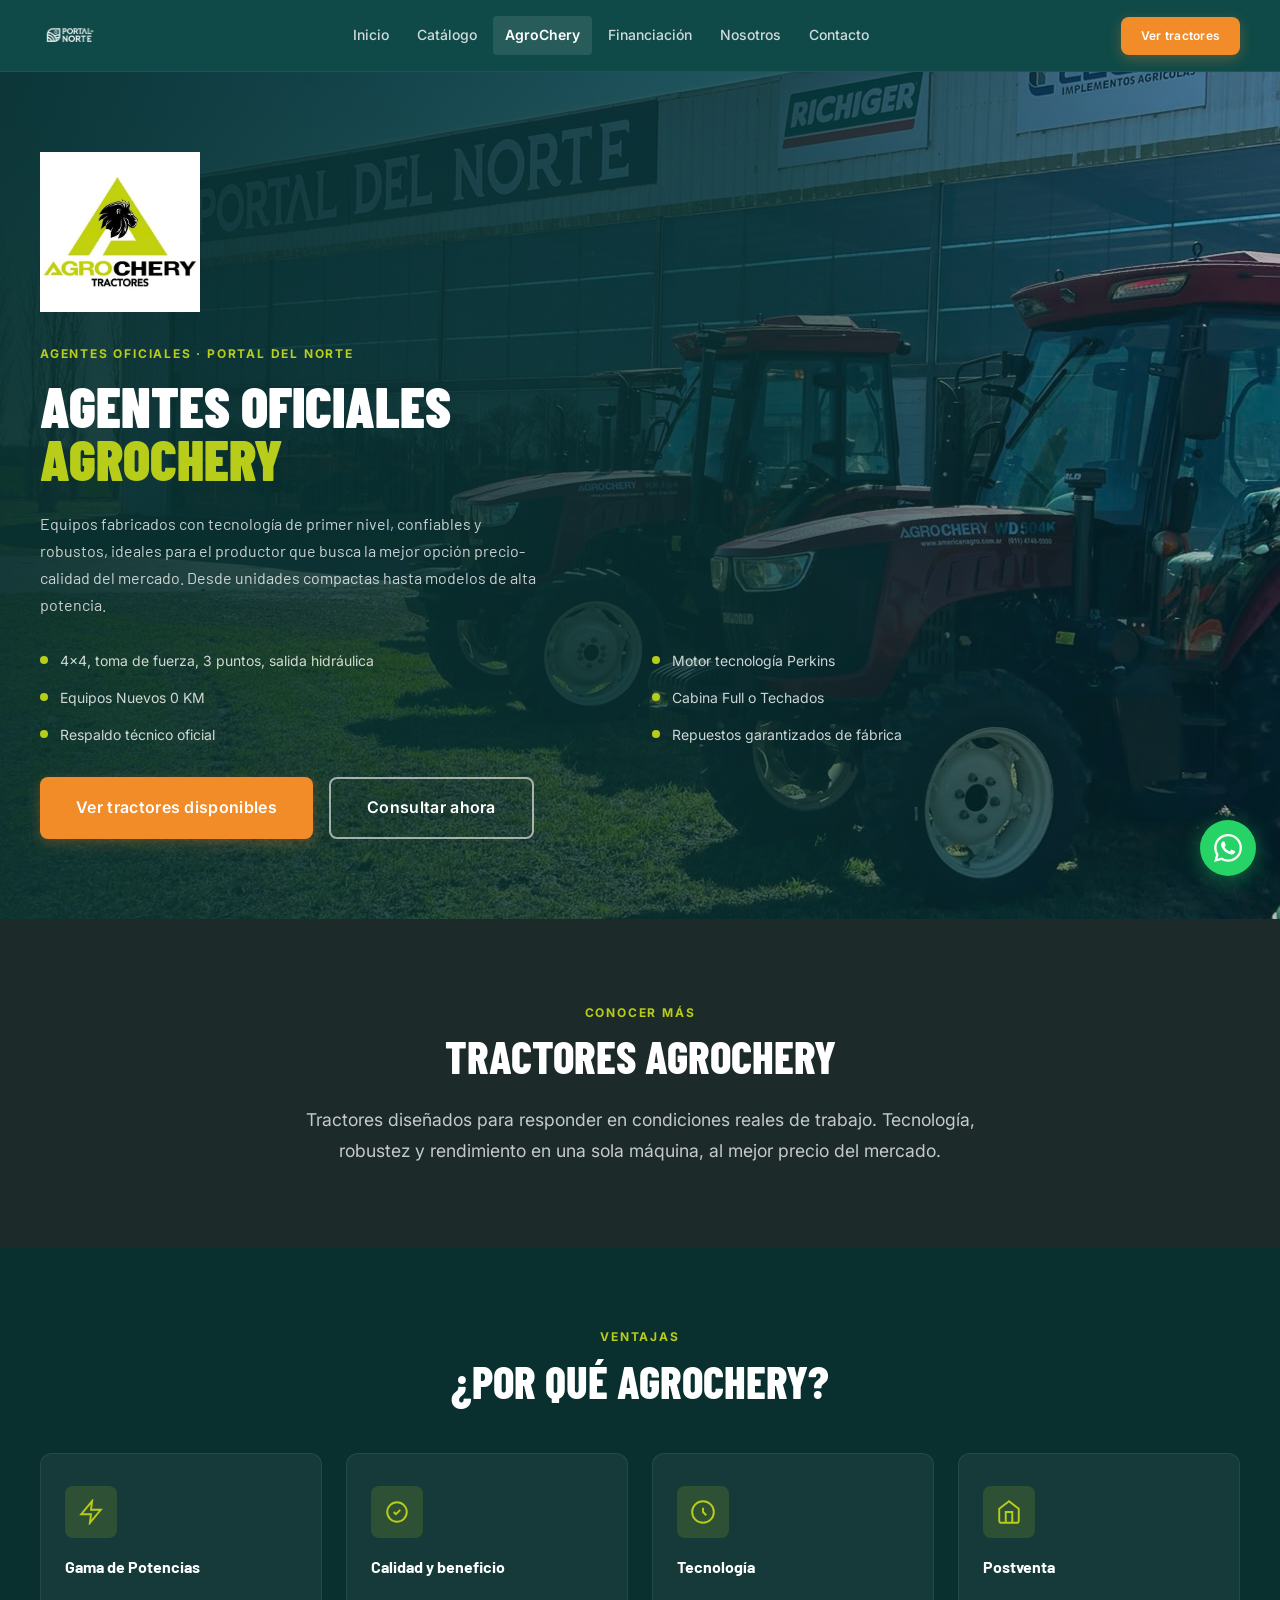
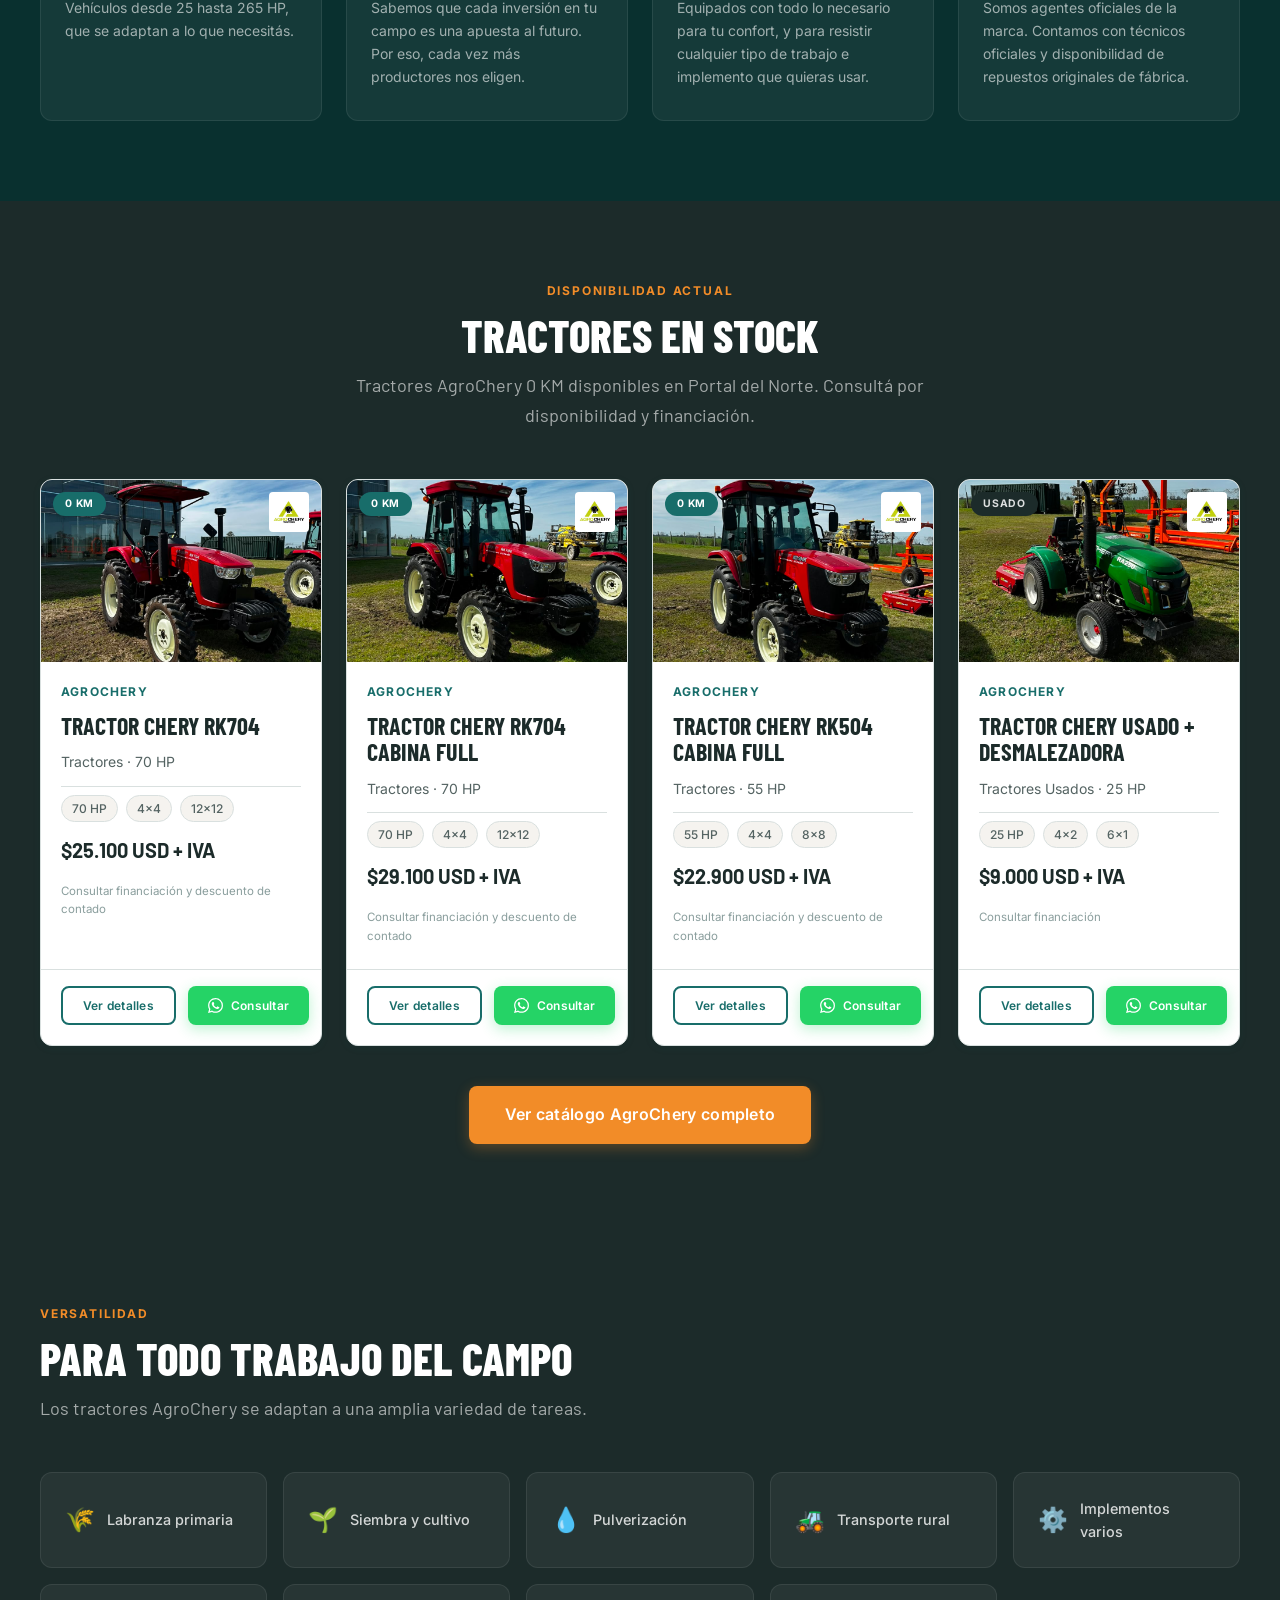
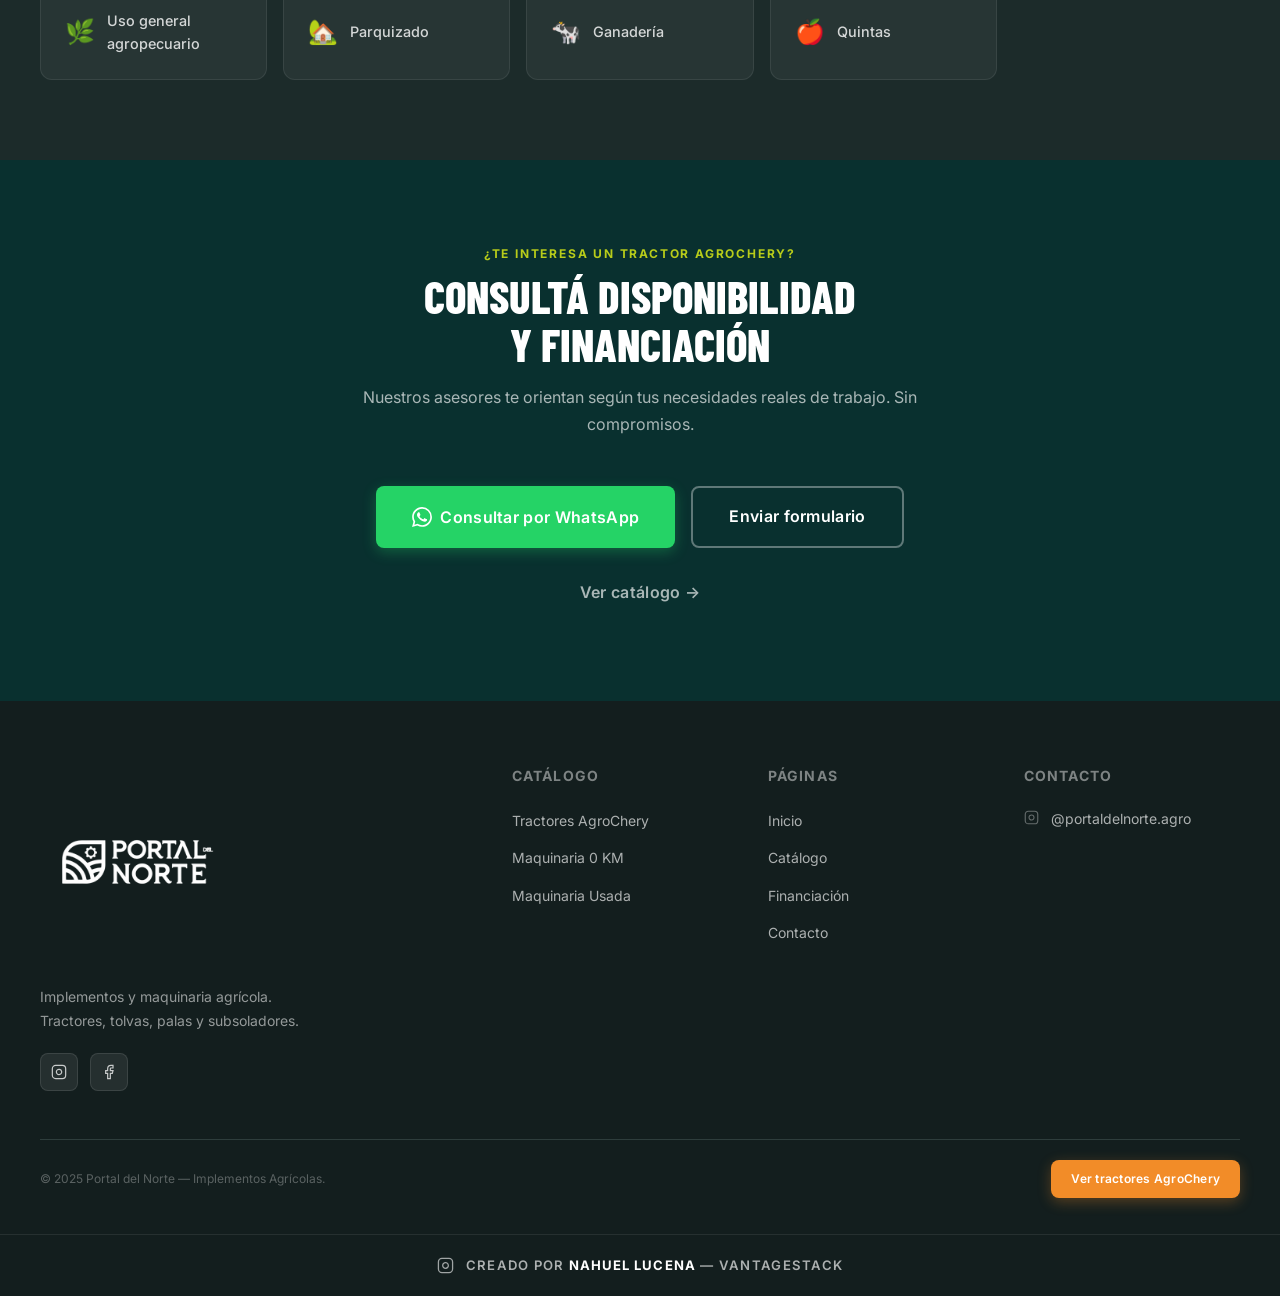
==== commit 09f60bb2: "fix: crédito VantageStack dentro del footer (fondo oscuro) + texto mayor, blanco y en mayúsculas" ====
--- a/agrochery.html
+++ b/agrochery.html
@@ -265,14 +265,15 @@
         <a href="catalogo.html?brand=agrochery" class="btn btn--primary btn--sm">Ver tractores AgroChery</a>
       </div>
     </div>
-  </footer>
-    <!-- CRÉDITO DESARROLLADOR -->
+      <!-- CRÉDITO DESARROLLADOR -->
     <div class="dev-credit">
       <a href="https://www.instagram.com/_mart.os/" target="_blank" rel="noopener" class="dev-credit__ig" aria-label="Instagram de VantageStack">
         <svg width="15" height="15" viewBox="0 0 24 24" fill="none" stroke="currentColor" stroke-width="1.8"><rect x="2" y="2" width="20" height="20" rx="5"/><path d="M16 11.37A4 4 0 1112.63 8 4 4 0 0116 11.37z"/><line x1="17.5" y1="6.5" x2="17.51" y2="6.5"/></svg>
       </a>
       <span>Creado por <strong>Nahuel Lucena</strong> — VantageStack</span>
     </div>
+  </footer>
+
 
   <!-- WhatsApp Modal -->
   <div class="wa-modal-overlay" id="wa-overlay" onclick="closeWaModal()"></div>
--- a/assets/css/main.css
+++ b/assets/css/main.css
@@ -1488,26 +1488,29 @@
    CRÉDITO DESARROLLADOR
    ============================================================ */
 .dev-credit {
-  border-top: 1px solid rgba(255,255,255,0.06);
-  margin-top: var(--space-6);
-  padding: var(--space-4) var(--space-6);
+  border-top: 1px solid rgba(255,255,255,0.08);
+  margin-top: var(--space-4);
+  padding: var(--space-5) var(--space-6);
   display: flex;
   align-items: center;
   justify-content: center;
   gap: var(--space-3);
-  font-size: .72rem;
-  color: rgba(255,255,255,0.28);
-  letter-spacing: .04em;
+  font-size: .82rem;
+  font-weight: 600;
+  letter-spacing: .1em;
+  text-transform: uppercase;
+  color: rgba(255,255,255,0.65);
+  background-color: transparent;
 }
 
 .dev-credit strong {
-  color: rgba(255,255,255,0.55);
-  font-weight: 600;
-  letter-spacing: .03em;
+  color: #ffffff;
+  font-weight: 700;
+  letter-spacing: .08em;
 }
 
 .dev-credit__ig {
-  color: rgba(255,255,255,0.35);
+  color: rgba(255,255,255,0.6);
   display: flex;
   align-items: center;
   transition: color var(--transition-fast);
@@ -1516,6 +1519,11 @@
 
 .dev-credit__ig:hover {
   color: #E1306C;
+}
+
+.dev-credit__ig svg {
+  width: 17px;
+  height: 17px;
 }
 
 /* ============================================================
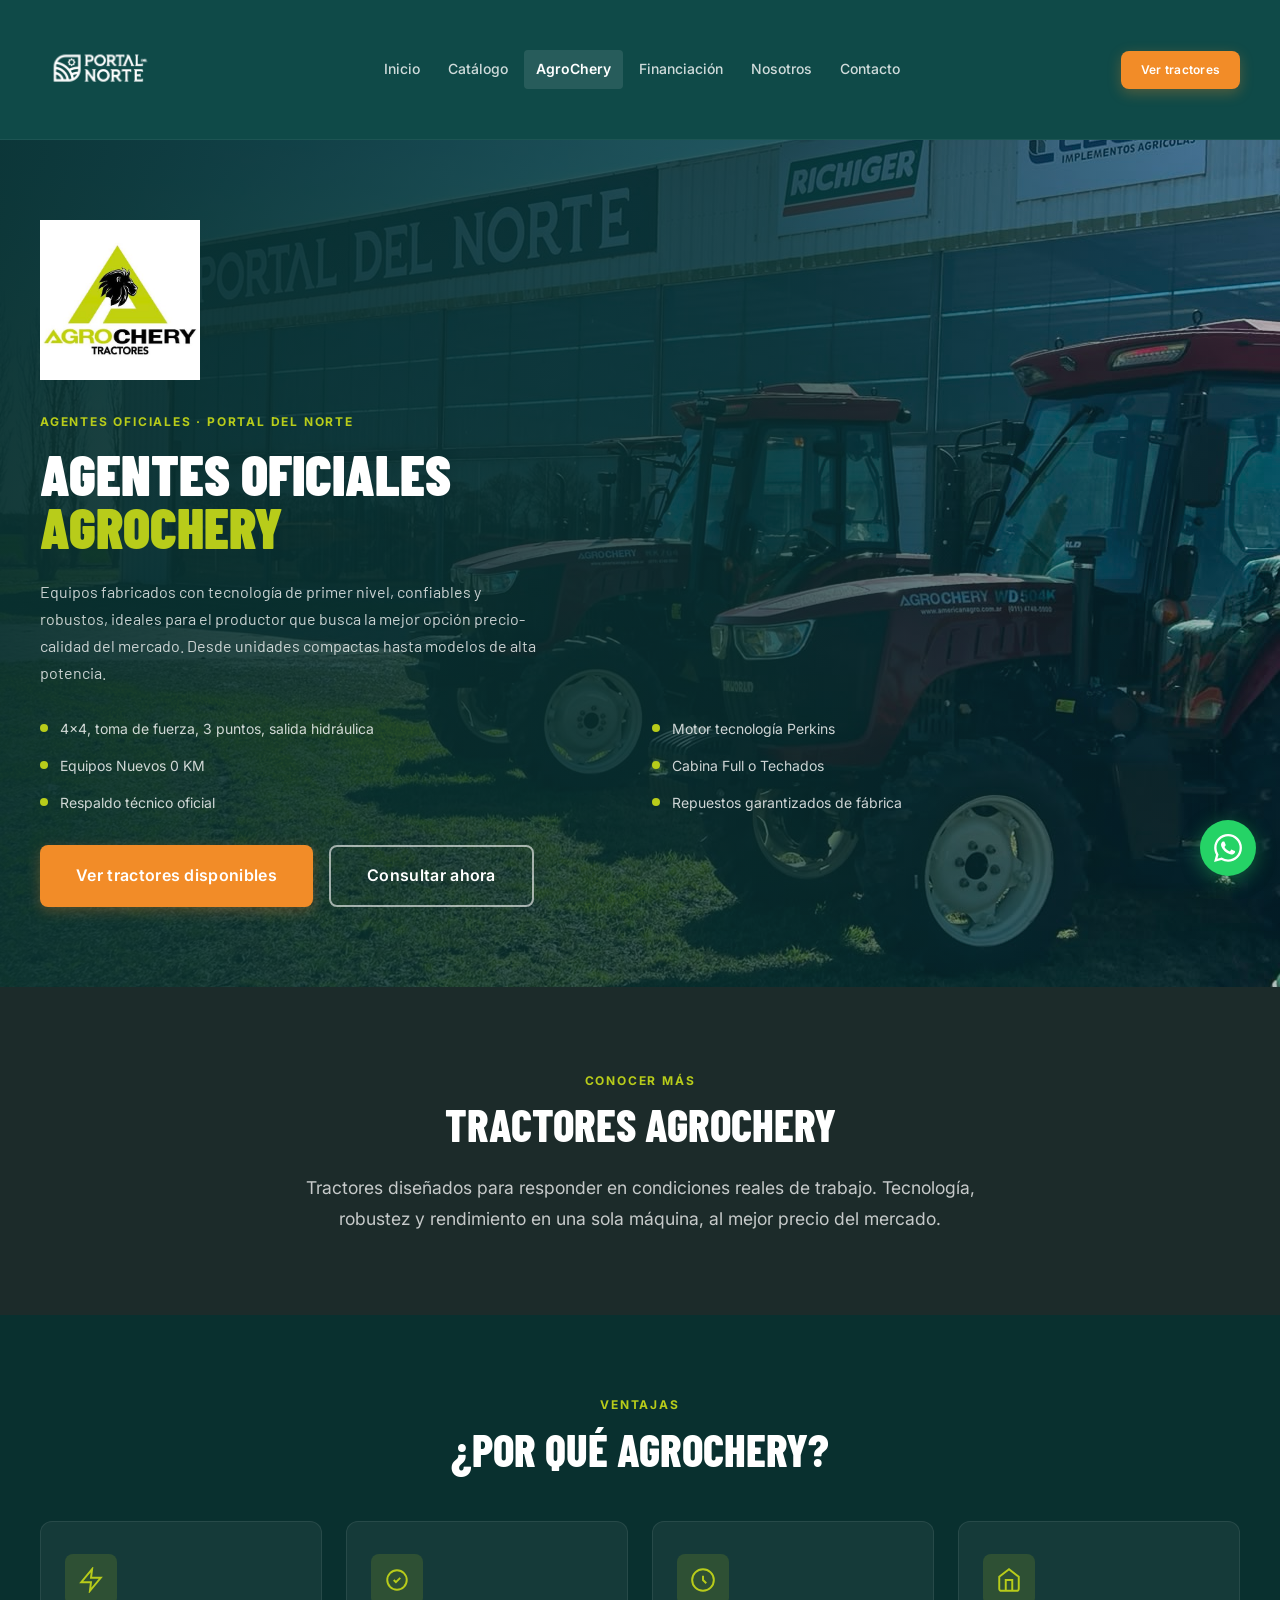
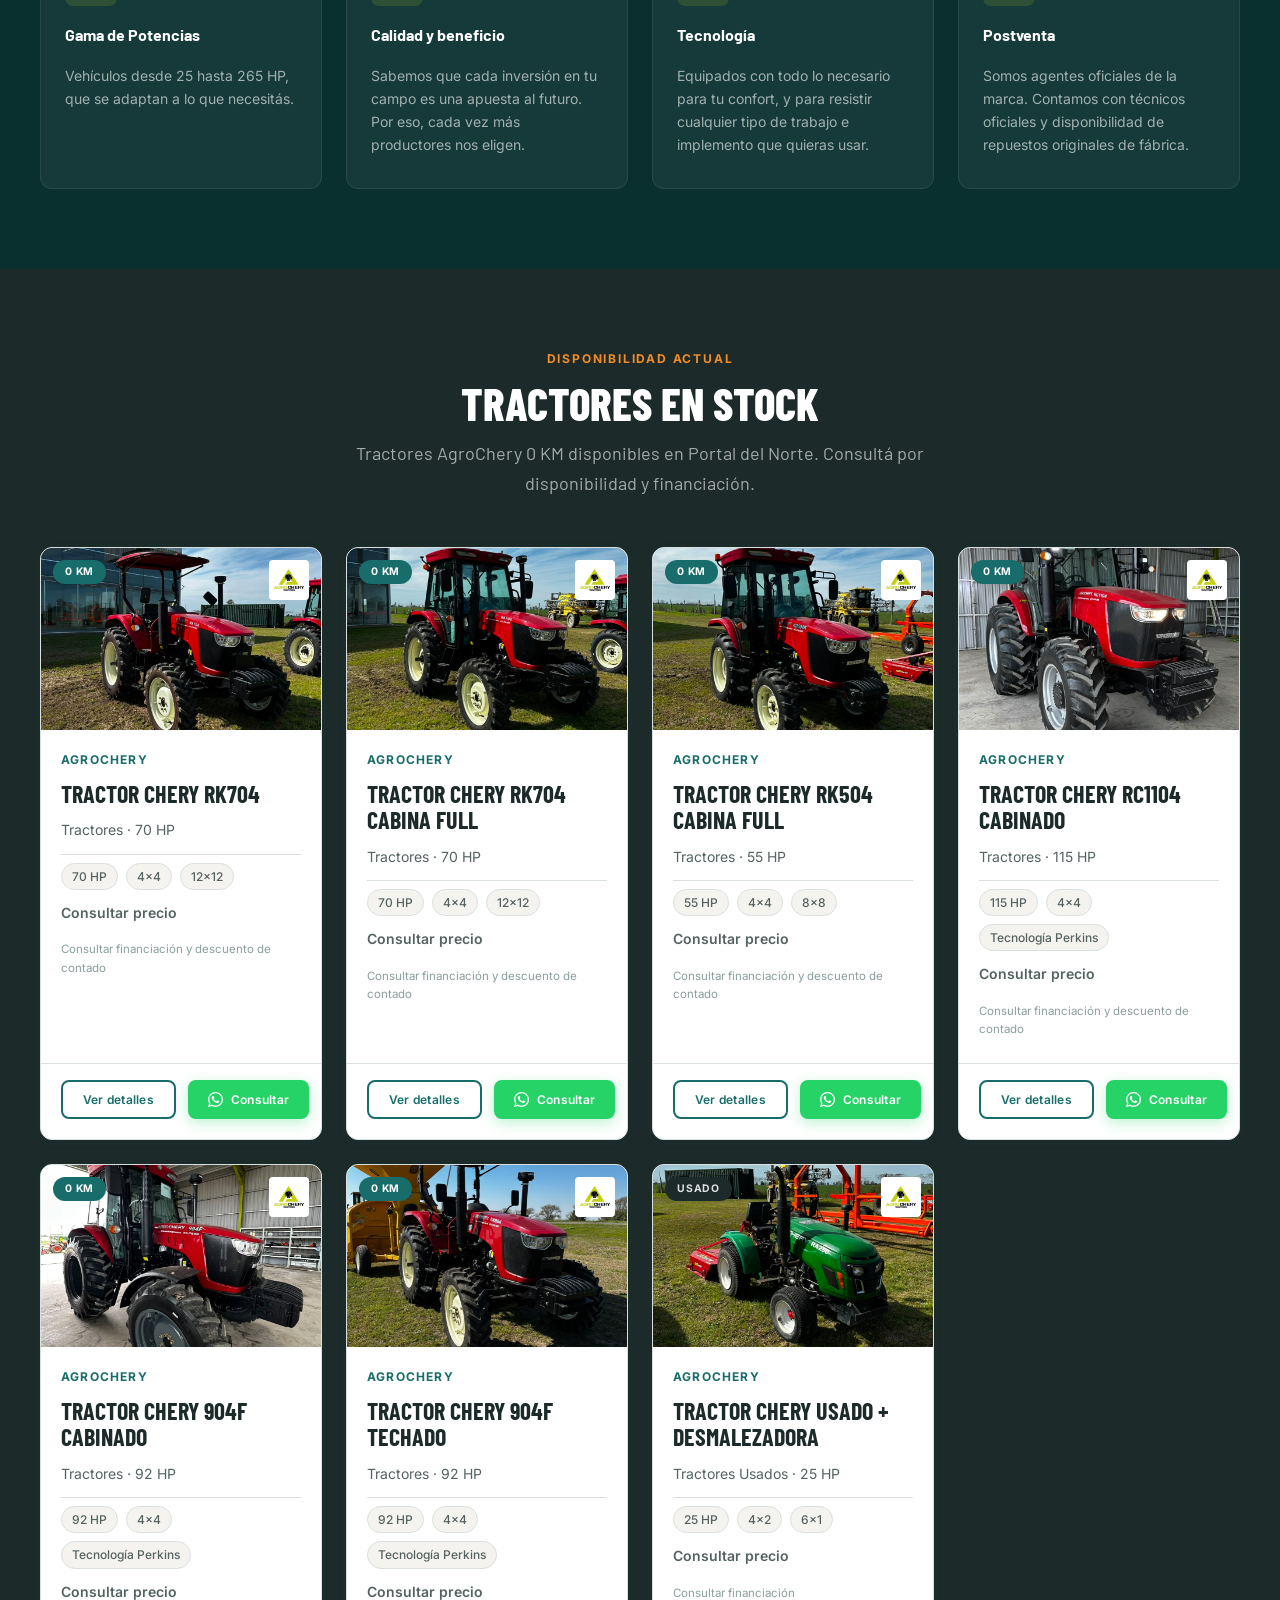
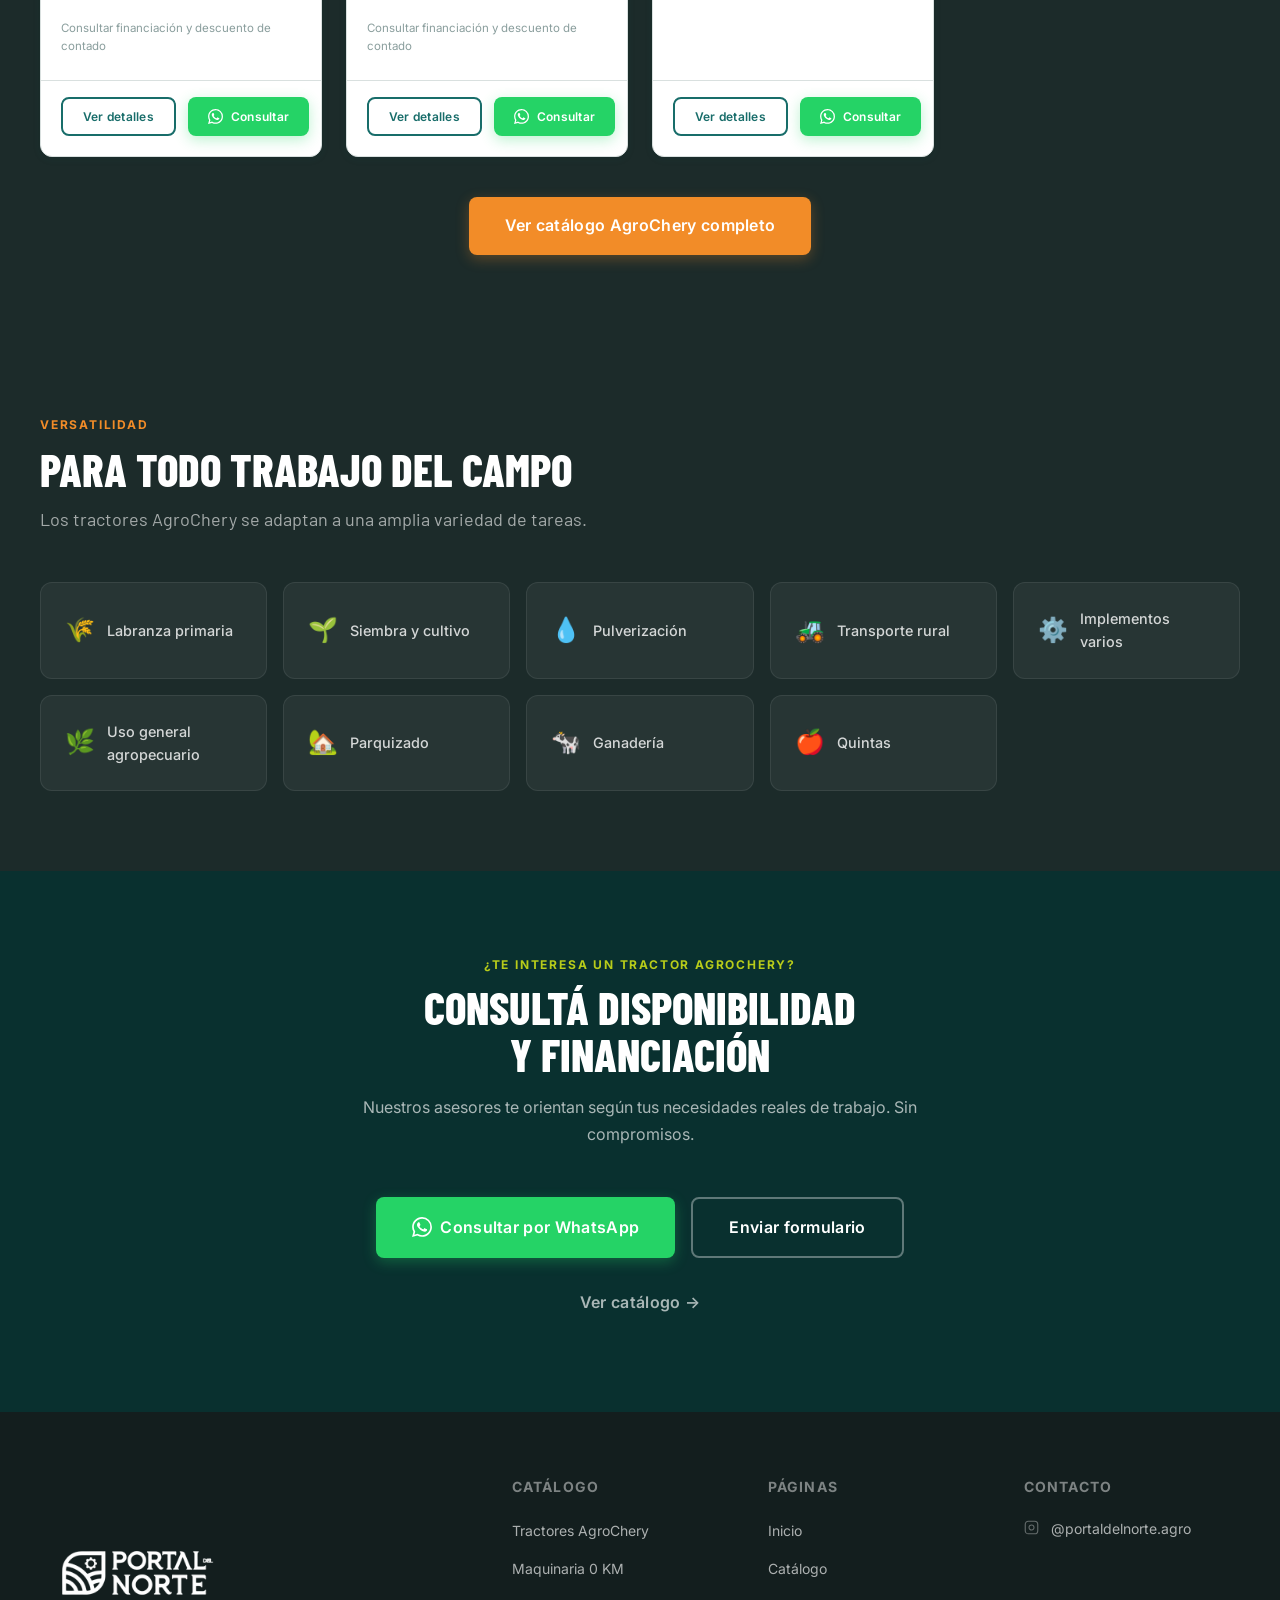
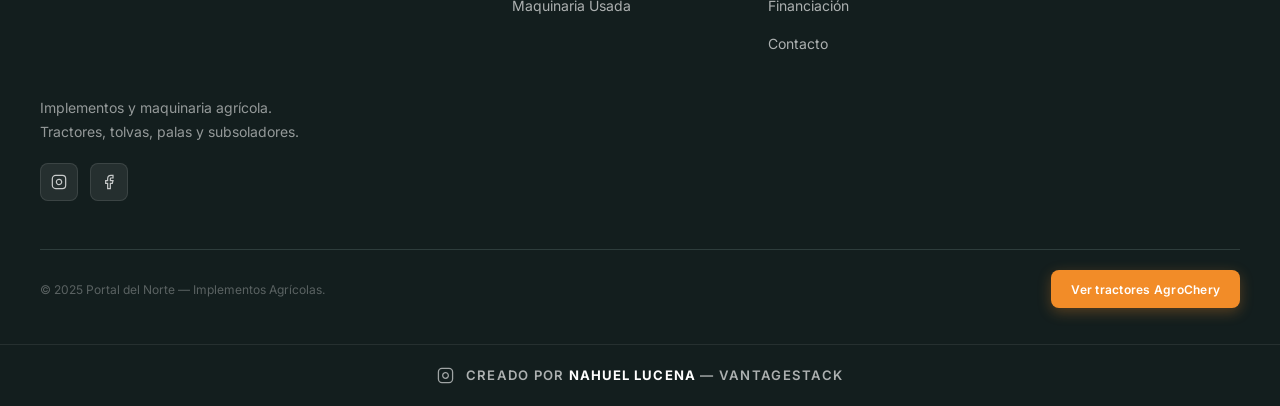
==== commit c6ebdbe9: "feat: nueva miniatura de vista previa (Open Graph) en todas las páginas - Imagen optimizada 1024x460" ====
--- a/agrochery.html
+++ b/agrochery.html
@@ -5,6 +5,18 @@
   <meta name="viewport" content="width=device-width, initial-scale=1.0" />
   <title>AgroChery Tractores — Agentes Oficiales | Portal del Norte</title>
   <meta name="description" content="Agentes oficiales AgroChery. Tractores agrícolas 0 KM desde 25 a 265 HP. Motor Perkins, 4x4, cabina full. Sunchales y Franck, Santa Fe. Portal del Norte." />
+  <meta property="og:title" content="AgroChery Tractores — Agentes Oficiales | Portal del Norte" />
+  <meta property="og:description" content="Agentes oficiales AgroChery. Tractores agrícolas 0 KM desde 25 a 265 HP. Motor Perkins, 4x4, cabina full. Sunchales y Franck, Santa Fe. Portal del Norte." />
+  <meta property="og:type" content="website" />
+  <meta property="og:site_name" content="Portal del Norte" />
+  <meta property="og:locale" content="es_AR" />
+  <meta property="og:image" content="https://raw.githubusercontent.com/nahuelmartin0509-web/PORTALDELNORTE/master/assets/img/og/preview.jpg" />
+  <meta property="og:image:type" content="image/jpeg" />
+  <meta property="og:image:width" content="1024" />
+  <meta property="og:image:height" content="460" />
+  <meta property="og:image:alt" content="Portal del Norte — La maquinaria que hace avanzar tu campo" />
+  <meta name="twitter:card" content="summary_large_image" />
+  <meta name="twitter:image" content="https://raw.githubusercontent.com/nahuelmartin0509-web/PORTALDELNORTE/master/assets/img/og/preview.jpg" />
   <link rel="icon" type="image/png" href="assets/img/logo/logo.png" />
   <link rel="stylesheet" href="assets/css/main.css" />
   <link rel="preconnect" href="https://fonts.googleapis.com" />
--- a/assets/css/main.css
+++ b/assets/css/main.css
@@ -104,7 +104,7 @@
   --transition-slow: 0.4s ease;
 
   /* Header height */
-  --header-height: 72px;
+  --header-height: 140px;
 
   /* Container */
   --container-max: 1280px;
@@ -388,7 +388,7 @@
 }
 
 .header__logo img {
-  height: 62px;
+  height: 124px;
   width: auto;
   filter: brightness(0) invert(1);
 }
@@ -2430,7 +2430,11 @@
    ============================================================ */
 @media (max-width: 768px) {
   :root {
-    --header-height: 64px;
+    --header-height: 100px;
+  }
+
+  .header__logo img {
+    height: 88px;
   }
 
   .section {
